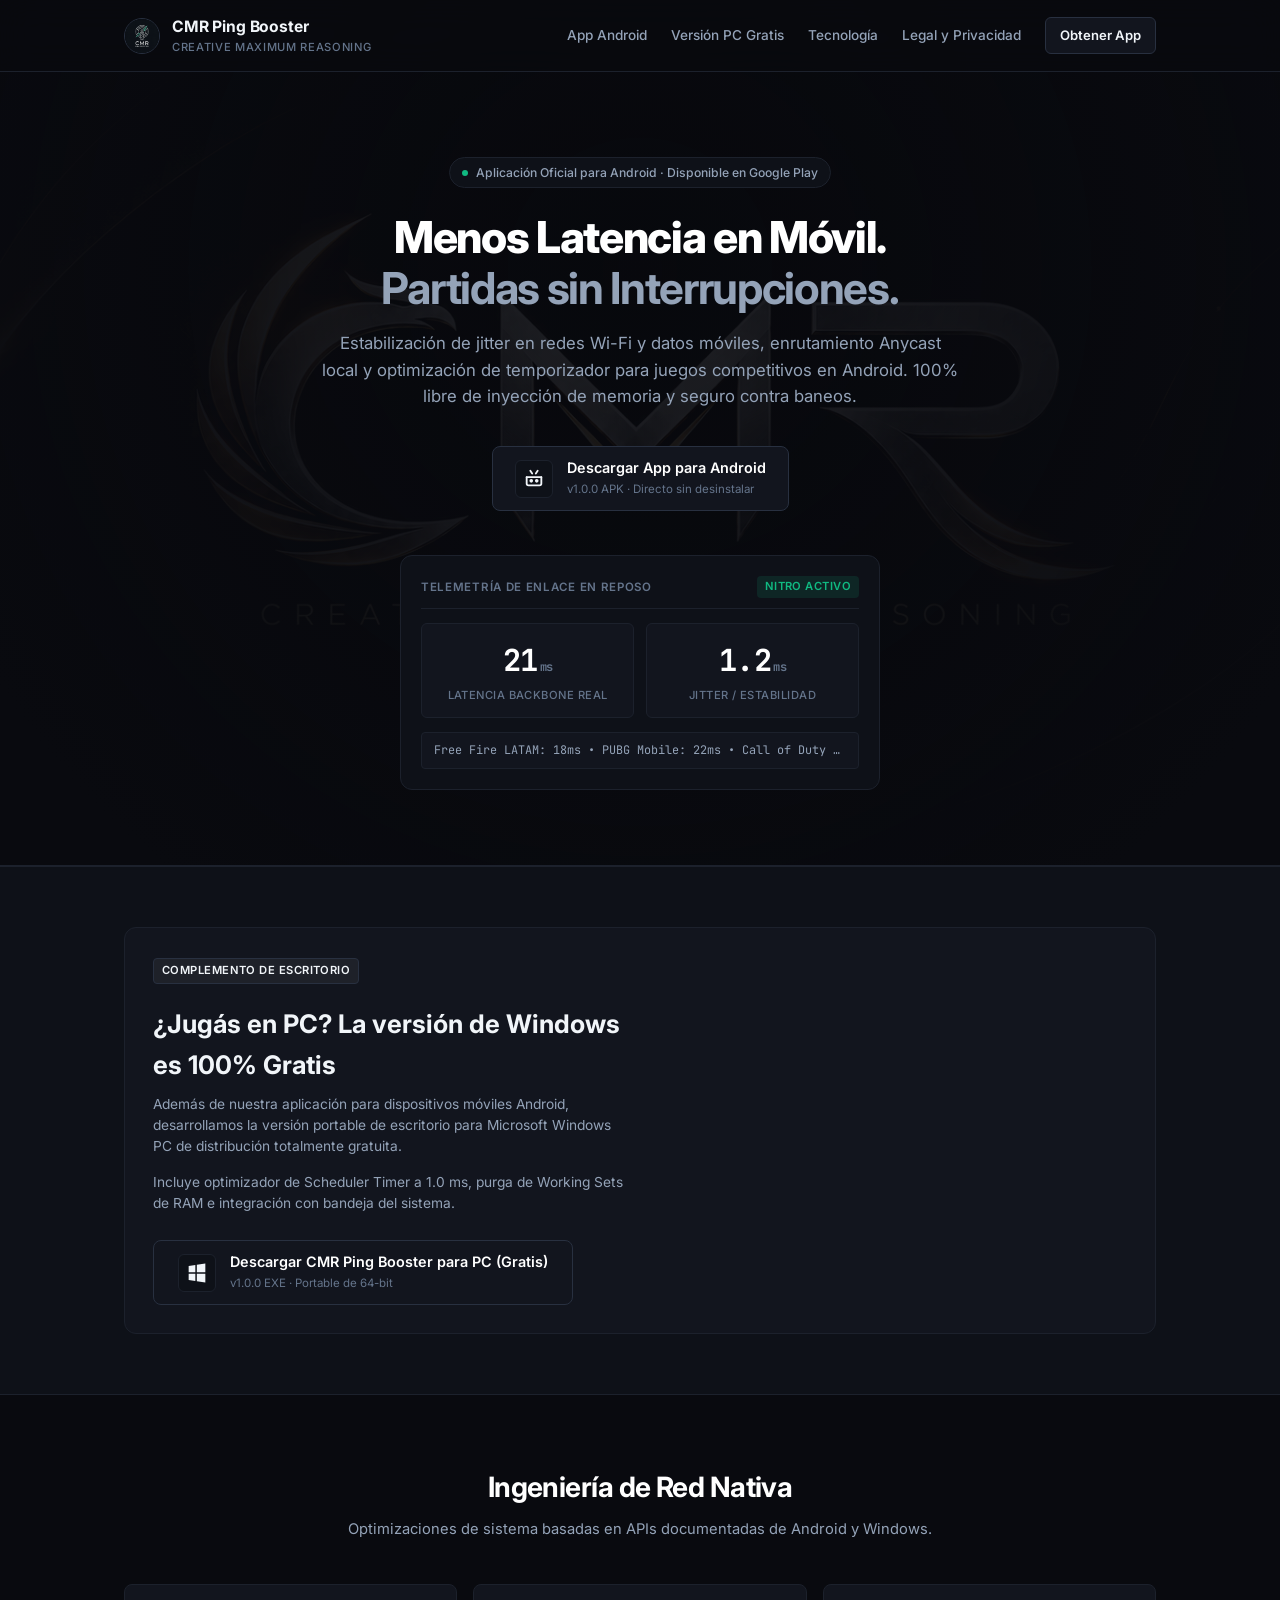
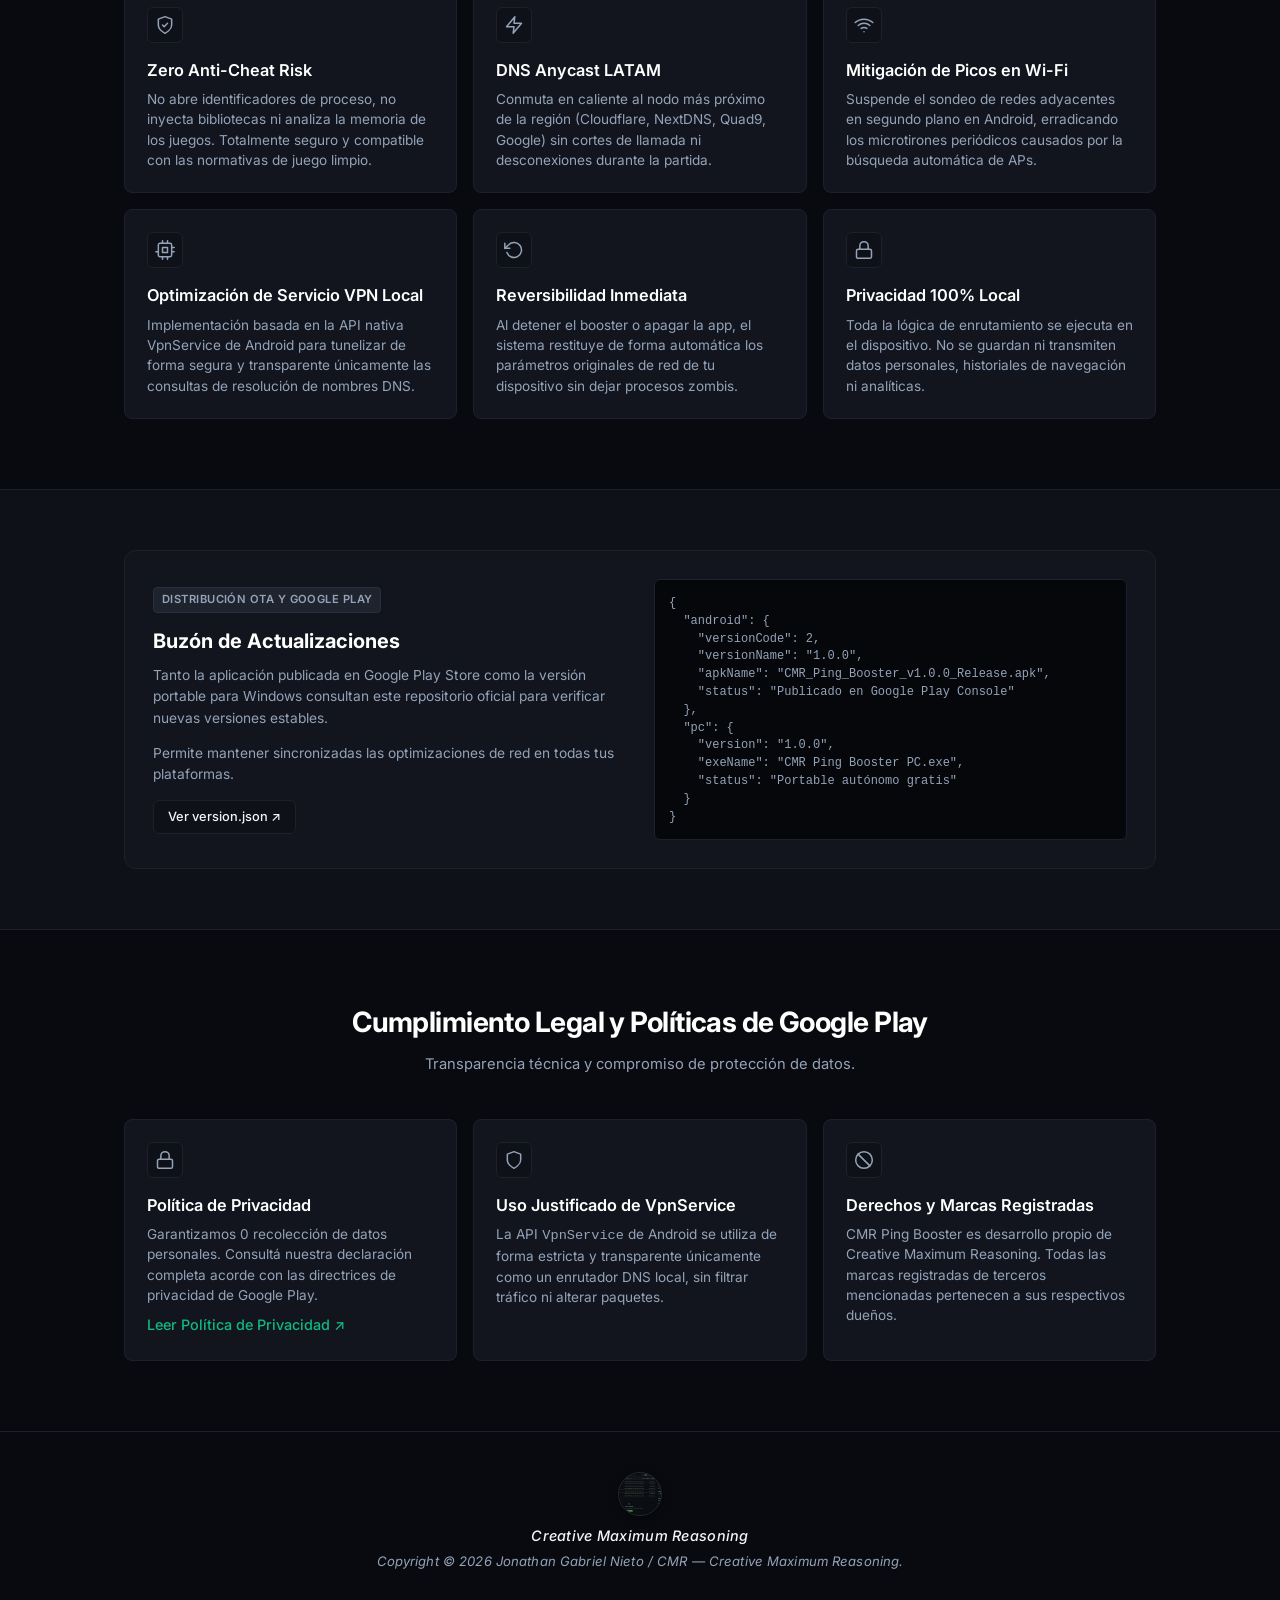
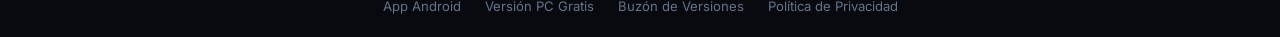
==== index.html @ d378ac92 "Implementar metadatos oficiales de autoria CMR y ajustar tamano de logo footer" ====
<!DOCTYPE html>
<html lang="es">
<head>
  <meta charset="UTF-8">
  <meta name="viewport" content="width=device-width, initial-scale=1.0">
  <title>CMR Ping Booster · App Oficial de Optimización de Red y Latencia Gaming (Android)</title>
  
  <meta name="description" content="Sitio web oficial de CMR Ping Booster para Android. Optimización de latencia, enrutamiento Anycast DNS y mitigación de jitter para juegos móviles. Cumplimiento estricto con las políticas de Google Play Store.">
  <meta name="author" content="Jonathan Gabriel Nieto / CMR — Creative Maximum Reasoning">
  <meta name="creator" content="Jonathan Gabriel Nieto">
  <meta name="publisher" content="Creative Maximum Reasoning (CMR)">
  <meta name="copyright" content="Copyright © 2026 Jonathan Gabriel Nieto / CMR — Creative Maximum Reasoning. Todos los derechos reservados.">
  <meta name="application-name" content="CMR Ping Booster">
  <meta name="theme-color" content="#090a0f">
  
  <meta property="og:title" content="CMR Ping Booster · App Oficial Android">
  <meta property="og:description" content="Optimización de red y sistema en Android con estética negro mate minimalista y DNS Anycast LATAM. Cero riesgo de anti-cheat.">
  <meta property="og:type" content="website">
  <meta property="og:site_name" content="Creative Maximum Reasoning (CMR)">
  <meta property="og:image" content="./assets/cmr_brand.png">
  <meta property="article:author" content="Jonathan Gabriel Nieto">
  
  <link rel="icon" type="image/x-icon" href="./assets/favicon.ico">
  <link rel="apple-touch-icon" href="./assets/logo.png">
  
  <link rel="preconnect" href="https://fonts.googleapis.com">
  <link rel="preconnect" href="https://fonts.gstatic.com" crossorigin>
  <link href="https://fonts.googleapis.com/css2?family=Inter:wght@400;500;600;700&family=JetBrains+Mono:wght@500;600;700&display=swap" rel="stylesheet">
  
  <link rel="stylesheet" href="./styles.css">

  <script type="application/ld+json">
  {
    "@context": "https://schema.org",
    "@type": "SoftwareApplication",
    "name": "CMR Ping Booster",
    "operatingSystem": "Android, Windows 10, Windows 11",
    "applicationCategory": "UtilitiesApplication",
    "offers": {
      "@type": "Offer",
      "price": "0.00",
      "priceCurrency": "USD"
    },
    "author": {
      "@type": "Person",
      "name": "Jonathan Gabriel Nieto"
    },
    "publisher": {
      "@type": "Organization",
      "name": "Creative Maximum Reasoning (CMR)",
      "logo": "https://chinomr262.github.io/CMR-Ping-Booster/assets/cmr_brand.png"
    },
    "copyrightHolder": {
      "@type": "Person",
      "name": "Jonathan Gabriel Nieto"
    },
    "copyrightYear": 2026,
    "description": "Suite de optimización de red, mitigación de jitter y enrutamiento Anycast DNS para Android y PC desarrollada por Creative Maximum Reasoning."
  }
  </script>
</head>
<body>

  <header class="navbar">
    <div class="container nav-container">
      <a href="#" class="brand">
        <img src="./assets/logo.png" alt="Logo Oficial CMR" class="brand-logo">
        <div class="brand-text">
          <h1>CMR Ping Booster</h1>
          <span>Creative Maximum Reasoning</span>
        </div>
      </a>
      <nav class="nav-links">
        <a href="#app-android" class="nav-link">App Android</a>
        <a href="#pc-version" class="nav-link">Versión PC Gratis</a>
        <a href="#caracteristicas" class="nav-link">Tecnología</a>
        <a href="#seguridad" class="nav-link">Legal y Privacidad</a>
        <a href="#app-android" class="btn-nav">Obtener App</a>
      </nav>
    </div>
  </header>

  <main>
    <section class="hero" id="app-android">
      <div class="container">
        <div class="badge-live">
          <span class="status-indicator"></span>
          <span>Aplicación Oficial para Android · Disponible en Google Play</span>
        </div>
        
        <h2 class="hero-title">Menos Latencia en Móvil.<br><span class="hero-title-sub">Partidas sin Interrupciones.</span></h2>
        
        <p class="hero-subtitle">
          Estabilización de jitter en redes Wi-Fi y datos móviles, enrutamiento Anycast local y optimización de temporizador para juegos competitivos en Android. 100% libre de inyección de memoria y seguro contra baneos.
        </p>

        <div class="cta-group" id="descargas">
          <a href="./CMR_Ping_Booster_v1.0.0_Release.apk" download class="btn-download" id="btn-dl-android">
            <div class="btn-icon-wrapper">
              <svg width="22" height="22" viewBox="0 0 24 24" fill="none" stroke="currentColor" stroke-width="2" stroke-linecap="round" stroke-linejoin="round">
                <path d="M4 10v7c0 1.1.9 2 2 2h12c1.1 0 2-.9 2-2v-7" />
                <path d="M8 3l2 3" />
                <path d="M16 3l-2 3" />
                <path d="M4 10h16" />
                <circle cx="9" cy="14" r="1" fill="currentColor" />
                <circle cx="15" cy="14" r="1" fill="currentColor" />
              </svg>
            </div>
            <div class="btn-content">
              <span class="btn-title">Descargar App para Android</span>
              <span class="btn-sub" id="android-version-badge">v1.0.0 APK · Directo sin desinstalar</span>
            </div>
          </a>
        </div>

        <div class="hud-card">
          <div class="hud-header">
            <span class="hud-title">Telemetría de Enlace en Reposo</span>
            <span class="hud-status-badge">NITRO ACTIVO</span>
          </div>

          <div class="hud-metrics">
            <div class="metric-box">
              <div class="metric-val"><span id="live-ping-val">21</span><span class="metric-unit">ms</span></div>
              <div class="metric-lbl">Latencia Backbone Real</div>
            </div>
            <div class="metric-box">
              <div class="metric-val"><span id="live-jitter-val">1.2</span><span class="metric-unit">ms</span></div>
              <div class="metric-lbl">Jitter / Estabilidad</div>
            </div>
          </div>

          <div class="radar-live-strip" id="radar-live-text">
            Free Fire LATAM: 18ms   •   PUBG Mobile: 22ms   •   Call of Duty Mobile: 19ms   •   Brawl Stars: 21ms   •   Roblox: 25ms
          </div>
        </div>
      </div>
    </section>

    <section class="updater-section" id="pc-version" style="background: var(--bg-surface); border-top: 1px solid var(--border-subtle); border-bottom: 1px solid var(--border-subtle);">
      <div class="container">
        <div class="updater-box">
          <div class="updater-info">
            <span class="badge-tag" style="background: rgba(255, 255, 255, 0.05); color: var(--text-primary); border: 1px solid var(--border-highlight);">COMPLEMENTO DE ESCRITORIO</span>
            <h3 style="font-size: 1.6rem; color: var(--text-primary); margin-top: 8px;">¿Jugás en PC? La versión de Windows es 100% Gratis</h3>
            <p>
              Además de nuestra aplicación para dispositivos móviles Android, desarrollamos la versión portable de escritorio para Microsoft Windows PC de distribución totalmente gratuita.
            </p>
            <p>
              Incluye optimizador de Scheduler Timer a 1.0 ms, purga de Working Sets de RAM e integración con bandeja del sistema.
            </p>
            <a href="https://github.com/ChinoMR262/CMR-Ping-Booster/releases/latest/download/CMR_Ping_Booster_PC.exe" class="btn-download" style="display: inline-flex; width: auto; padding: 12px 24px; margin-top: 12px;" id="btn-dl-pc">
              <div class="btn-icon-wrapper">
                <svg width="20" height="20" viewBox="0 0 24 24" fill="currentColor">
                  <path d="M2 3.5l8-1.1v8.8H2V3.5zm9.8-1.4L22 0.5v10.7h-10.2V2.1zm-9.8 10.7h8v8.8l-8-1.1v-7.7zm9.8 0H22v10.7l-10.2-1.6V12.8z"/>
                </svg>
              </div>
              <div class="btn-content">
                <span class="btn-title">Descargar CMR Ping Booster para PC (Gratis)</span>
                <span class="btn-sub" id="pc-version-badge">v1.0.0 EXE · Portable de 64-bit para Windows</span>
              </div>
            </a>
          </div>
        </div>
      </div>
    </section>

    <section class="features" id="caracteristicas">
      <div class="container">
        <div class="section-head">
          <h2>Ingeniería de Red Nativa</h2>
          <p>Optimizaciones de sistema basadas en APIs documentadas de Android y Windows.</p>
        </div>

        <div class="features-grid">
          <article class="feature-card">
            <div class="feature-icon-box">
              <svg width="20" height="20" viewBox="0 0 24 24" fill="none" stroke="currentColor" stroke-width="1.8" stroke-linecap="round" stroke-linejoin="round">
                <path d="M12 22s8-4 8-10V5l-8-3-8 3v7c0 6 8 10 8 10z"/>
                <path d="M9 12l2 2 4-4"/>
              </svg>
            </div>
            <h3>Zero Anti-Cheat Risk</h3>
            <p>No abre identificadores de proceso, no inyecta bibliotecas ni analiza la memoria de los juegos. Totalmente seguro y compatible con las normativas de juego limpio.</p>
          </article>

          <article class="feature-card">
            <div class="feature-icon-box">
              <svg width="20" height="20" viewBox="0 0 24 24" fill="none" stroke="currentColor" stroke-width="1.8" stroke-linecap="round" stroke-linejoin="round">
                <polygon points="13 2 3 14 12 14 11 22 21 10 12 10 13 2"/>
              </svg>
            </div>
            <h3>DNS Anycast LATAM</h3>
            <p>Conmuta en caliente al nodo más próximo de la región (Cloudflare, NextDNS, Quad9, Google) sin cortes de llamada ni desconexiones durante la partida.</p>
          </article>

          <article class="feature-card">
            <div class="feature-icon-box">
              <svg width="20" height="20" viewBox="0 0 24 24" fill="none" stroke="currentColor" stroke-width="1.8" stroke-linecap="round" stroke-linejoin="round">
                <path d="M5 12.55a11 11 0 0 1 14.08 0"/>
                <path d="M1.42 9a16 16 0 0 1 21.16 0"/>
                <path d="M8.53 16.11a6 6 0 0 1 6.95 0"/>
                <line x1="12" y1="20" x2="12.01" y2="20"/>
              </svg>
            </div>
            <h3>Mitigación de Picos en Wi-Fi</h3>
            <p>Suspende el sondeo de redes adyacentes en segundo plano en Android, erradicando los microtirones periódicos causados por la búsqueda automática de APs.</p>
          </article>

          <article class="feature-card">
            <div class="feature-icon-box">
              <svg width="20" height="20" viewBox="0 0 24 24" fill="none" stroke="currentColor" stroke-width="1.8" stroke-linecap="round" stroke-linejoin="round">
                <rect x="4" y="4" width="16" height="16" rx="2"/>
                <rect x="9" y="9" width="6" height="6"/>
                <line x1="9" y1="1" x2="9" y2="4"/>
                <line x1="15" y1="1" x2="15" y2="4"/>
                <line x1="9" y1="20" x2="9" y2="23"/>
                <line x1="15" y1="20" x2="15" y2="23"/>
                <line x1="20" y1="9" x2="23" y2="9"/>
                <line x1="20" y1="14" x2="23" y2="14"/>
                <line x1="1" y1="14" x2="4" y2="14"/>
              </svg>
            </div>
            <h3>Optimización de Servicio VPN Local</h3>
            <p>Implementación basada en la API nativa VpnService de Android para tunelizar de forma segura y transparente únicamente las consultas de resolución de nombres DNS.</p>
          </article>

          <article class="feature-card">
            <div class="feature-icon-box">
              <svg width="20" height="20" viewBox="0 0 24 24" fill="none" stroke="currentColor" stroke-width="1.8" stroke-linecap="round" stroke-linejoin="round">
                <polyline points="1 4 1 10 7 10"/>
                <path d="M3.51 15a9 9 0 1 0 2.13-9.36L1 10"/>
              </svg>
            </div>
            <h3>Reversibilidad Inmediata</h3>
            <p>Al detener el booster o apagar la app, el sistema restituye de forma automática los parámetros originales de red de tu dispositivo sin dejar procesos zombis.</p>
          </article>

          <article class="feature-card">
            <div class="feature-icon-box">
              <svg width="20" height="20" viewBox="0 0 24 24" fill="none" stroke="currentColor" stroke-width="1.8" stroke-linecap="round" stroke-linejoin="round">
                <rect x="3" y="11" width="18" height="11" rx="2" ry="2"/>
                <path d="M7 11V7a5 5 0 0 1 10 0v4"/>
              </svg>
            </div>
            <h3>Privacidad 100% Local</h3>
            <p>Toda la lógica de enrutamiento se ejecuta en el dispositivo. No se guardan ni transmiten datos personales, historiales de navegación ni analíticas.</p>
          </article>
        </div>
      </div>
    </section>

    <section class="updater-section" id="actualizaciones">
      <div class="container">
        <div class="updater-box">
          <div class="updater-info">
            <span class="badge-tag">DISTRIBUCIÓN OTA Y GOOGLE PLAY</span>
            <h3>Buzón de Actualizaciones</h3>
            <p>
              Tanto la aplicación publicada en Google Play Store como la versión portable para Windows consultan este repositorio oficial para verificar nuevas versiones estables.
            </p>
            <p>
              Permite mantener sincronizadas las optimizaciones de red en todas tus plataformas.
            </p>
            <a href="./version.json" target="_blank" class="btn-secondary-link">Ver version.json ↗</a>
          </div>

          <div>
            <pre class="json-viewer"><code>{
  "android": {
    "versionCode": 2,
    "versionName": "1.0.0",
    "apkName": "CMR_Ping_Booster_v1.0.0_Release.apk",
    "status": "Publicado en Google Play Console"
  },
  "pc": {
    "version": "1.0.0",
    "exeName": "CMR Ping Booster PC.exe",
    "status": "Portable autónomo gratis"
  }
}</code></pre>
          </div>
        </div>
      </div>
    </section>

    <section class="features" id="seguridad">
      <div class="container">
        <div class="section-head">
          <h2>Cumplimiento Legal y Políticas de Google Play</h2>
          <p>Transparencia técnica y compromiso de protección de datos.</p>
        </div>

        <div class="features-grid">
          <article class="feature-card">
            <div class="feature-icon-box">
              <svg width="20" height="20" viewBox="0 0 24 24" fill="none" stroke="currentColor" stroke-width="1.8" stroke-linecap="round" stroke-linejoin="round">
                <rect x="3" y="11" width="18" height="11" rx="2" ry="2"/>
                <path d="M7 11V7a5 5 0 0 1 10 0v4"/>
              </svg>
            </div>
            <h3>Política de Privacidad</h3>
            <p>Garantizamos 0 recolección de datos personales. Consultá nuestra declaración completa acorde con las directrices de privacidad de Google Play.</p>
            <a href="./privacy.html" style="color: var(--accent-emerald); font-weight: 500; font-size: 0.9rem; text-decoration: none; margin-top: 8px; display: inline-block;">Leer Política de Privacidad ↗</a>
          </article>

          <article class="feature-card">
            <div class="feature-icon-box">
              <svg width="20" height="20" viewBox="0 0 24 24" fill="none" stroke="currentColor" stroke-width="1.8" stroke-linecap="round" stroke-linejoin="round">
                <path d="M12 22s8-4 8-10V5l-8-3-8 3v7c0 6 8 10 8 10z"/>
              </svg>
            </div>
            <h3>Uso Justificado de VpnService</h3>
            <p>La API <code>VpnService</code> de Android se utiliza de forma estricta y transparente únicamente como un enrutador DNS local, sin filtrar tráfico ni alterar paquetes.</p>
          </article>

          <article class="feature-card">
            <div class="feature-icon-box">
              <svg width="20" height="20" viewBox="0 0 24 24" fill="none" stroke="currentColor" stroke-width="1.8" stroke-linecap="round" stroke-linejoin="round">
                <circle cx="12" cy="12" r="10"/>
                <line x1="4.93" y1="4.93" x2="19.07" y2="19.07"/>
              </svg>
            </div>
            <h3>Derechos y Marcas Registradas</h3>
            <p>CMR Ping Booster es desarrollo propio de Creative Maximum Reasoning. Todas las marcas registradas de terceros mencionadas pertenecen a sus respectivos dueños.</p>
          </article>
        </div>
      </div>
    </section>
  </main>

  <footer class="footer">
    <div class="container footer-container">
      <div class="footer-logo-wrapper">
        <img src="./assets/cmr_brand.png" alt="Logo Oficial CMR" class="footer-logo-img">
      </div>
      <p class="footer-brand-title">Creative Maximum Reasoning</p>
      <p class="footer-copyright">Copyright © 2026 Jonathan Gabriel Nieto / CMR — Creative Maximum Reasoning.</p>
      
      <div class="footer-links">
        <a href="#app-android" class="footer-link">App Android</a>
        <a href="#pc-version" class="footer-link">Versión PC Gratis</a>
        <a href="./version.json" class="footer-link">Buzón de Versiones</a>
        <a href="./privacy.html" class="footer-link">Política de Privacidad</a>
      </div>
    </div>
  </footer>

  <script src="./app.js"></script>
</body>
</html>
---- styles.css ----
/* ==========================================================================
   CMR PING BOOSTER - ESTILO NEGRO MATE PROFESIONAL & MINIMALISTA
   (Diseñado para alto contraste, sobriedad y cero artefactos de IA)
   ========================================================================== */

:root {
  /* Paleta Base Negro Mate & Grafito */
  --bg-main: #090a0f;
  --bg-surface: #0e1118;
  --bg-card: #12151e;
  --bg-card-hover: #171b26;
  --bg-card-active: #1c212f;
  
  /* Bordes de precisión milimétrica (1px) */
  --border-subtle: #1c212c;
  --border-highlight: #283040;
  --border-active: #3b465b;
  
  /* Acentos de estado sobrios y toques metálicos CMR */
  --accent-emerald: #10b981;
  --accent-emerald-subtle: rgba(16, 185, 129, 0.12);
  --accent-cmr-gold: #eab308;
  --accent-cmr-amber: #d97706;
  --accent-cmr-subtle: rgba(234, 179, 8, 0.12);
  --accent-slate: #94a3b8;
  
  /* Escala tipográfica */
  --text-primary: #f1f5f9;
  --text-secondary: #94a3b8;
  --text-muted: #64748b;
  
  --font-main: 'Inter', -apple-system, BlinkMacSystemFont, 'Segoe UI', Roboto, sans-serif;
  --font-mono: 'JetBrains Mono', 'Consolas', 'Courier New', monospace;
  
  --radius-xs: 4px;
  --radius-sm: 6px;
  --radius-md: 8px;
  --radius-lg: 12px;
  --radius-full: 9999px;
  
  --transition: 0.2s cubic-bezier(0.4, 0, 0.2, 1);
}

*, *::before, *::after {
  box-sizing: border-box;
  margin: 0;
  padding: 0;
}

html {
  scroll-behavior: smooth;
  color-scheme: dark;
}

body {
  background-color: var(--bg-main);
  color: var(--text-primary);
  font-family: var(--font-main);
  line-height: 1.6;
  -webkit-font-smoothing: antialiased;
  -moz-osx-font-smoothing: grayscale;
  overflow-x: hidden;
  position: relative;
  min-height: 100vh;
}

/* Capa 1: Fondo cinematográfico con el Banner Oficial de CMR fijo */
body::before {
  content: "";
  position: fixed;
  top: 0;
  left: 0;
  width: 100vw;
  height: 100vh;
  background-image: url('./assets/banner_cmr.png');
  background-repeat: no-repeat;
  background-position: center 18%;
  background-size: cover;
  opacity: 0.18;
  filter: brightness(0.8) contrast(1.15);
  pointer-events: none;
  z-index: -2;
}

/* Capa 2: Viñeta radial oscura para contraste 100% mate */
body::after {
  content: "";
  position: fixed;
  top: 0;
  left: 0;
  width: 100vw;
  height: 100vh;
  background: 
    radial-gradient(circle at 50% 30%, rgba(9, 10, 15, 0.4) 0%, #090a0f 85%);
  pointer-events: none;
  z-index: -1;
}

/* ================= CONTENEDOR Y UTILIDADES ================= */
.container {
  width: 100%;
  max-width: 1080px;
  margin: 0 auto;
  padding: 0 24px;
}

/* ================= HEADER / NAVBAR ================= */
.navbar {
  position: sticky;
  top: 0;
  z-index: 100;
  background: rgba(9, 10, 15, 0.85);
  backdrop-filter: blur(16px);
  -webkit-backdrop-filter: blur(16px);
  border-bottom: 1px solid var(--border-subtle);
  padding: 14px 0;
}

.nav-container {
  display: flex;
  align-items: center;
  justify-content: space-between;
}

.brand {
  display: flex;
  align-items: center;
  gap: 12px;
  text-decoration: none;
  color: inherit;
}

.brand-logo {
  width: 36px;
  height: 36px;
  border-radius: var(--radius-full);
  border: 1px solid var(--border-highlight);
  display: block;
}

.brand-text h1 {
  font-size: 0.98rem;
  font-weight: 700;
  letter-spacing: -0.01em;
  color: var(--text-primary);
}

.brand-text span {
  font-size: 0.70rem;
  color: var(--text-muted);
  text-transform: uppercase;
  letter-spacing: 0.06em;
  font-weight: 500;
  display: block;
}

.nav-links {
  display: flex;
  align-items: center;
  gap: 24px;
}

.nav-link {
  color: var(--text-secondary);
  text-decoration: none;
  font-size: 0.85rem;
  font-weight: 500;
  transition: color var(--transition);
}

.nav-link:hover {
  color: var(--text-primary);
}

.btn-nav {
  padding: 7px 14px;
  background: var(--bg-card);
  border: 1px solid var(--border-highlight);
  color: var(--text-primary);
  font-size: 0.82rem;
  font-weight: 600;
  border-radius: var(--radius-sm);
  text-decoration: none;
  transition: all var(--transition);
}

.btn-nav:hover {
  background: var(--bg-card-hover);
  border-color: var(--accent-slate);
}

/* ================= HERO SECTION ================= */
.hero {
  padding: 85px 0 75px;
  text-align: center;
  position: relative;
  border-bottom: 1px solid var(--border-subtle);
}

.badge-live {
  display: inline-flex;
  align-items: center;
  gap: 8px;
  background: var(--bg-surface);
  border: 1px solid var(--border-subtle);
  padding: 5px 12px;
  border-radius: var(--radius-full);
  font-size: 0.76rem;
  font-weight: 500;
  color: var(--text-secondary);
  margin-bottom: 24px;
}

.status-indicator {
  width: 6px;
  height: 6px;
  background: var(--accent-emerald);
  border-radius: 50%;
}

.hero-title {
  font-size: 2.75rem;
  font-weight: 800;
  letter-spacing: -0.03em;
  line-height: 1.15;
  margin-bottom: 16px;
  color: #ffffff;
}

.hero-title-sub {
  color: #94a3b8;
  font-weight: 700;
}

.hero-subtitle {
  font-size: 1.05rem;
  color: var(--text-secondary);
  max-width: 640px;
  margin: 0 auto 36px;
  line-height: 1.6;
}

/* ================= BOTONES DE DESCARGA TÉCNICOS ================= */
.cta-group {
  display: flex;
  justify-content: center;
  gap: 16px;
  flex-wrap: wrap;
  margin-bottom: 44px;
}

.btn-download {
  display: inline-flex;
  align-items: center;
  gap: 14px;
  padding: 12px 22px;
  background: var(--bg-card);
  border: 1px solid var(--border-highlight);
  border-radius: var(--radius-md);
  text-decoration: none;
  color: var(--text-primary);
  transition: all var(--transition);
  text-align: left;
  min-width: 250px;
}

.btn-download:hover {
  background: var(--bg-card-hover);
  border-color: var(--border-active);
  transform: translateY(-1px);
}

.btn-icon-wrapper {
  width: 38px;
  height: 38px;
  background: var(--bg-surface);
  border: 1px solid var(--border-subtle);
  border-radius: var(--radius-sm);
  display: flex;
  align-items: center;
  justify-content: center;
  color: var(--text-primary);
  flex-shrink: 0;
}

.btn-content {
  display: flex;
  flex-direction: column;
}

.btn-title {
  font-size: 0.90rem;
  font-weight: 600;
  color: #ffffff;
  line-height: 1.3;
}

.btn-sub {
  font-size: 0.72rem;
  color: var(--text-muted);
  font-weight: 400;
  margin-top: 2px;
}

/* ================= HUD INSTRUMENTACIÓN MATE ================= */
.hud-card {
  max-width: 480px;
  margin: 0 auto;
  background: var(--bg-surface);
  border: 1px solid var(--border-subtle);
  border-radius: var(--radius-lg);
  padding: 20px;
}

.hud-header {
  display: flex;
  justify-content: space-between;
  align-items: center;
  border-bottom: 1px solid var(--border-subtle);
  padding-bottom: 10px;
  margin-bottom: 14px;
}

.hud-title {
  font-size: 0.72rem;
  text-transform: uppercase;
  font-weight: 600;
  letter-spacing: 0.06em;
  color: var(--text-muted);
}

.hud-status-badge {
  font-size: 0.70rem;
  font-weight: 600;
  color: var(--accent-emerald);
  background: var(--accent-emerald-subtle);
  padding: 2px 8px;
  border-radius: var(--radius-xs);
  letter-spacing: 0.04em;
}

.hud-metrics {
  display: grid;
  grid-template-columns: 1fr 1fr;
  gap: 12px;
  margin-bottom: 14px;
}

.metric-box {
  background: var(--bg-card);
  border: 1px solid var(--border-subtle);
  border-radius: var(--radius-sm);
  padding: 12px;
  text-align: center;
}

.metric-val {
  font-family: var(--font-mono);
  font-size: 1.9rem;
  font-weight: 700;
  color: #ffffff;
  letter-spacing: -0.02em;
}

.metric-unit {
  font-size: 0.75rem;
  color: var(--text-muted);
  margin-left: 2px;
}

.metric-lbl {
  font-size: 0.70rem;
  color: var(--text-muted);
  font-weight: 500;
  text-transform: uppercase;
  letter-spacing: 0.04em;
  margin-top: 2px;
}

.radar-live-strip {
  background: var(--bg-card);
  border: 1px solid var(--border-subtle);
  border-radius: var(--radius-xs);
  padding: 8px 12px;
  font-size: 0.74rem;
  color: var(--text-secondary);
  font-family: var(--font-mono);
  text-align: center;
  overflow: hidden;
  white-space: nowrap;
  text-overflow: ellipsis;
}

/* ================= GRID DE CARACTERÍSTICAS MATE ================= */
.features {
  padding: 70px 0;
}

.section-head {
  text-align: center;
  margin-bottom: 42px;
}

.section-head h2 {
  font-size: 1.75rem;
  font-weight: 700;
  letter-spacing: -0.02em;
  margin-bottom: 8px;
  color: #ffffff;
}

.section-head p {
  color: var(--text-secondary);
  font-size: 0.92rem;
}

.features-grid {
  display: grid;
  grid-template-columns: repeat(auto-fit, minmax(310px, 1fr));
  gap: 16px;
}

.feature-card {
  background: var(--bg-card);
  border: 1px solid var(--border-subtle);
  border-radius: var(--radius-md);
  padding: 22px;
  transition: all var(--transition);
}

.feature-card:hover {
  border-color: var(--border-highlight);
  background: var(--bg-card-hover);
}

.feature-icon-box {
  width: 36px;
  height: 36px;
  background: var(--bg-surface);
  border: 1px solid var(--border-subtle);
  border-radius: var(--radius-sm);
  display: flex;
  align-items: center;
  justify-content: center;
  color: var(--text-secondary);
  margin-bottom: 14px;
}

.feature-card h3 {
  font-size: 1.02rem;
  font-weight: 600;
  margin-bottom: 6px;
  color: #ffffff;
}

.feature-card p {
  font-size: 0.85rem;
  color: var(--text-secondary);
  line-height: 1.5;
}

/* ================= SECCIÓN DE ACTUALIZADOR OTA ================= */
.updater-section {
  padding: 60px 0;
  background: var(--bg-surface);
  border-top: 1px solid var(--border-subtle);
  border-bottom: 1px solid var(--border-subtle);
}

.updater-box {
  background: var(--bg-card);
  border: 1px solid var(--border-subtle);
  border-radius: var(--radius-lg);
  padding: 28px;
  display: grid;
  grid-template-columns: 1fr 1fr;
  gap: 28px;
  align-items: center;
}

.updater-info h3 {
  font-size: 1.25rem;
  font-weight: 700;
  margin-bottom: 8px;
  color: #ffffff;
}

.updater-info p {
  font-size: 0.86rem;
  color: var(--text-secondary);
  line-height: 1.55;
  margin-bottom: 14px;
}

.badge-tag {
  display: inline-block;
  background: rgba(148, 163, 184, 0.1);
  color: var(--text-secondary);
  border: 1px solid var(--border-highlight);
  padding: 3px 8px;
  border-radius: var(--radius-xs);
  font-size: 0.70rem;
  font-weight: 600;
  margin-bottom: 12px;
  letter-spacing: 0.04em;
}

.btn-secondary-link {
  display: inline-block;
  padding: 6px 14px;
  background: var(--bg-surface);
  border: 1px solid var(--border-subtle);
  color: var(--text-primary);
  font-size: 0.80rem;
  font-weight: 500;
  border-radius: var(--radius-sm);
  text-decoration: none;
  transition: all var(--transition);
}

.btn-secondary-link:hover {
  background: var(--bg-card-hover);
  border-color: var(--border-highlight);
}

.json-viewer {
  background: #06070a;
  border: 1px solid var(--border-subtle);
  border-radius: var(--radius-sm);
  padding: 14px;
  font-family: var(--font-mono);
  font-size: 0.75rem;
  color: #94a3b8;
  overflow-x: auto;
  line-height: 1.4;
}

/* ================= FOOTER ================= */
.footer {
  padding: 40px 0 32px;
  border-top: 1px solid var(--border-subtle);
  background: var(--bg-main);
  text-align: center;
  font-size: 0.85rem;
  color: var(--text-muted);
}

.footer-container {
  display: flex;
  flex-direction: column;
  align-items: center;
  justify-content: center;
  max-width: 600px;
  margin: 0 auto;
}

.footer-logo-wrapper {
  margin-bottom: 8px;
  display: flex;
  justify-content: center;
  align-items: center;
}

.footer-logo-img {
  width: 44px;
  height: 44px;
  max-width: 44px;
  max-height: 44px;
  border-radius: 50%;
  object-fit: cover;
  box-shadow: 0 2px 10px rgba(0, 0, 0, 0.4);
  border: 1px solid rgba(255, 255, 255, 0.12);
  transition: transform var(--transition);
}

.footer-logo-img:hover {
  transform: scale(1.05);
}

.footer-brand-title {
  font-style: italic;
  font-size: 0.90rem;
  font-weight: 500;
  color: var(--text-primary);
  letter-spacing: 0.02em;
  margin-bottom: 4px;
}

.footer-copyright {
  font-style: italic;
  font-size: 0.82rem;
  color: var(--text-secondary);
  letter-spacing: 0.01em;
  margin-bottom: 16px;
}

.footer-links {
  display: flex;
  justify-content: center;
  flex-wrap: wrap;
  gap: 24px;
  margin-top: 8px;
}

.footer-link {
  color: var(--text-muted);
  text-decoration: none;
  font-size: 0.82rem;
  transition: color var(--transition);
}

.footer-link:hover {
  color: var(--accent-cmr-gold);
}

/* ================= RESPONSIVE ================= */
@media (max-width: 768px) {
  .hero-title {
    font-size: 2.1rem;
  }
  
  .updater-box {
    grid-template-columns: 1fr;
    gap: 20px;
  }
  
  .cta-group {
    flex-direction: column;
    align-items: stretch;
  }
  
  .btn-download {
    min-width: 100%;
  }

  .nav-links {
    display: none;
  }
}
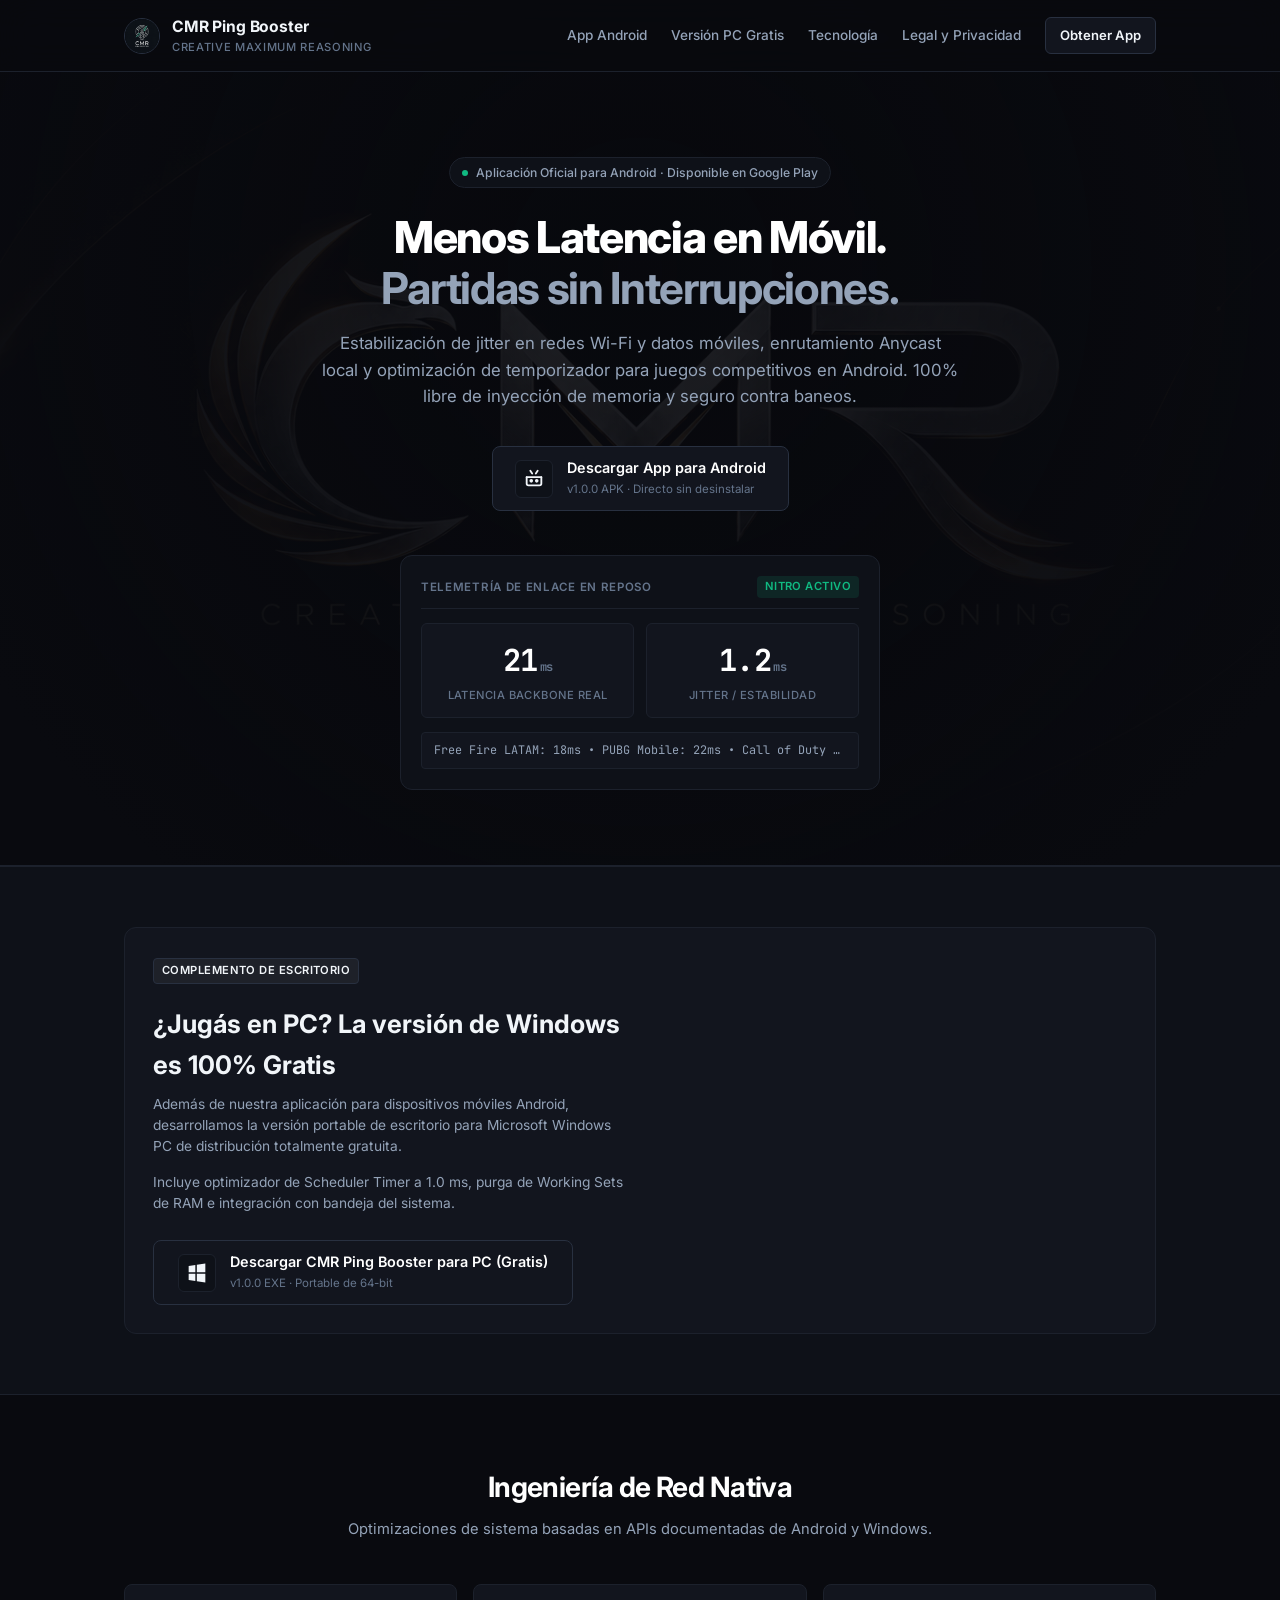
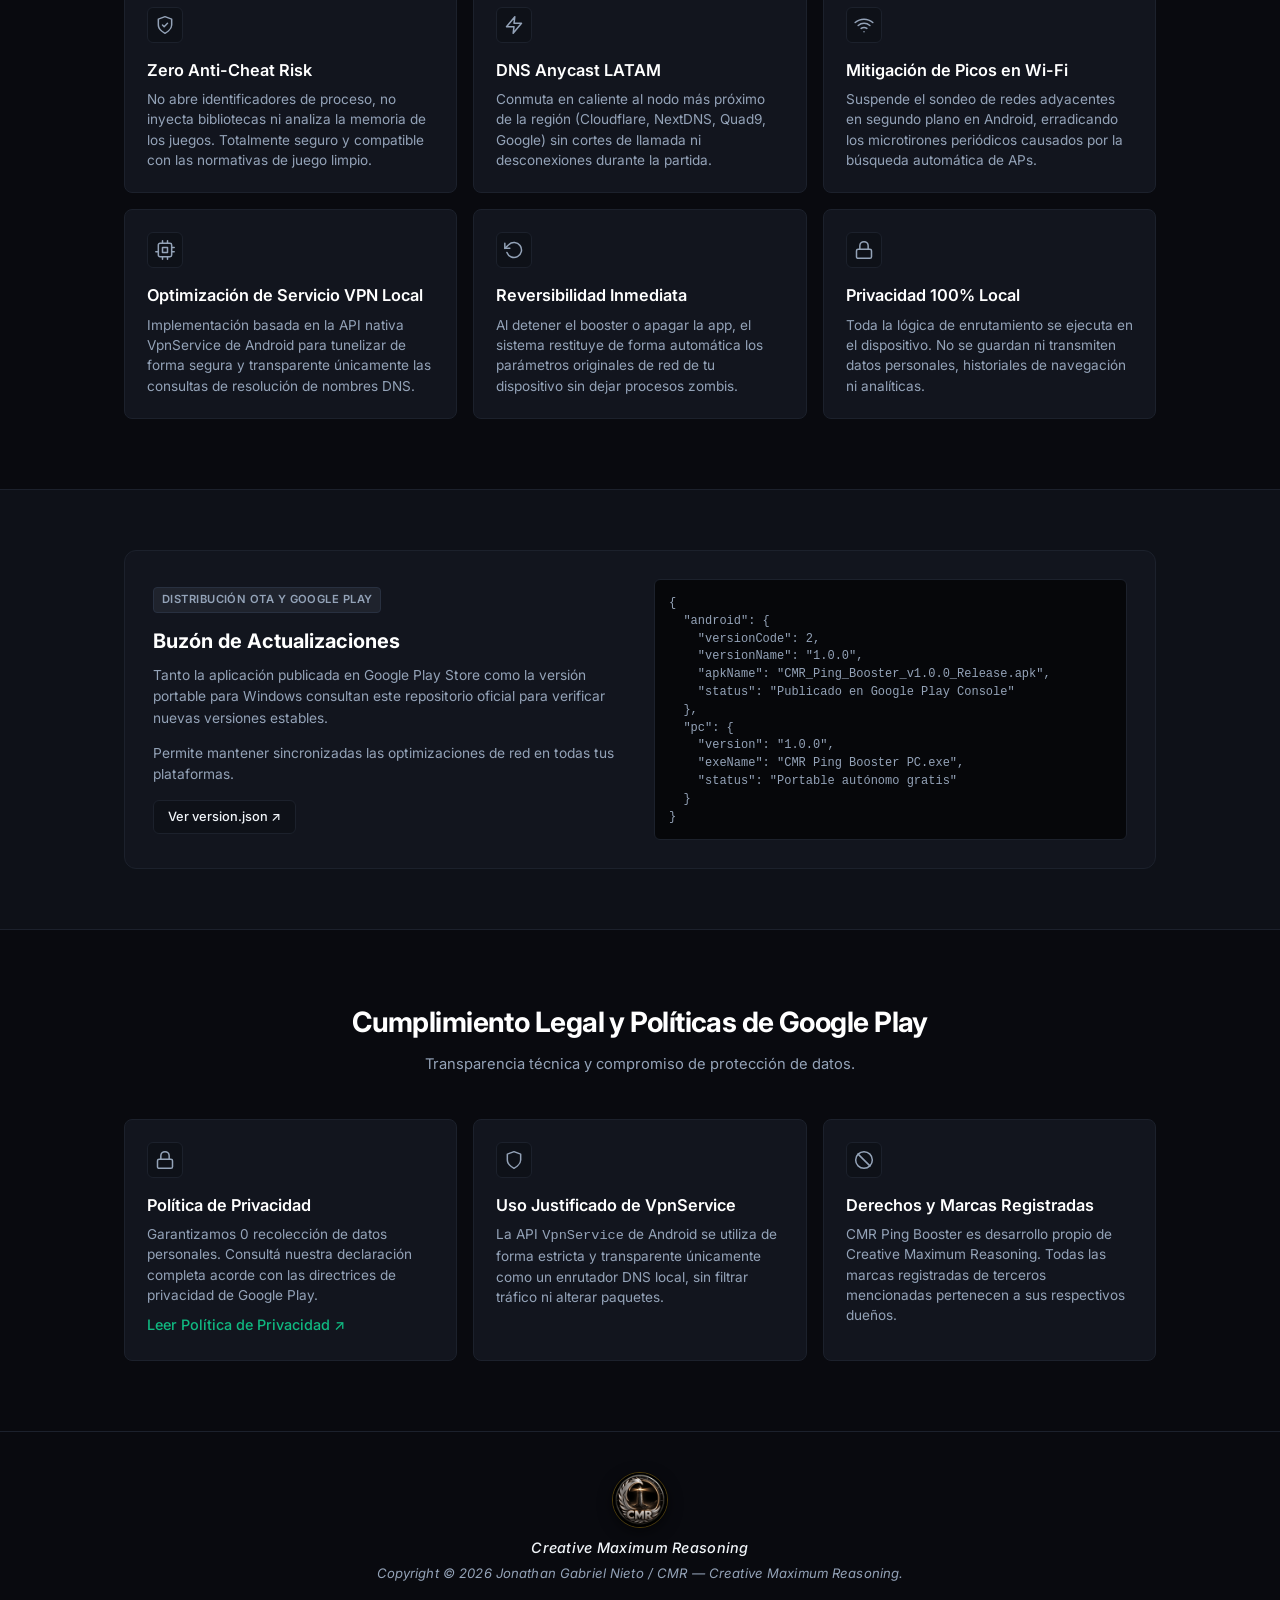
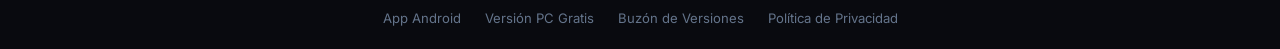
==== commit c8855e5c: "Forzar recarga del logo oficial CMR con cache-buster v2026" ====
--- a/index.html
+++ b/index.html
@@ -332,7 +332,7 @@
   <footer class="footer">
     <div class="container footer-container">
       <div class="footer-logo-wrapper">
-        <img src="./assets/cmr_brand.png" alt="Logo Oficial CMR" class="footer-logo-img">
+        <img src="./assets/cmr_brand.png?v=2026" alt="Logo Oficial CMR" class="footer-logo-img">
       </div>
       <p class="footer-brand-title">Creative Maximum Reasoning</p>
       <p class="footer-copyright">Copyright © 2026 Jonathan Gabriel Nieto / CMR — Creative Maximum Reasoning.</p>
--- a/styles.css
+++ b/styles.css
@@ -562,19 +562,20 @@
 }
 
 .footer-logo-img {
-  width: 44px;
-  height: 44px;
-  max-width: 44px;
-  max-height: 44px;
+  width: 56px;
+  height: 56px;
+  max-width: 56px;
+  max-height: 56px;
   border-radius: 50%;
   object-fit: cover;
-  box-shadow: 0 2px 10px rgba(0, 0, 0, 0.4);
-  border: 1px solid rgba(255, 255, 255, 0.12);
-  transition: transform var(--transition);
+  box-shadow: 0 4px 14px rgba(0, 0, 0, 0.5);
+  border: 1px solid rgba(234, 179, 8, 0.3);
+  transition: transform var(--transition), border-color var(--transition);
 }
 
 .footer-logo-img:hover {
-  transform: scale(1.05);
+  transform: scale(1.06);
+  border-color: rgba(234, 179, 8, 0.6);
 }
 
 .footer-brand-title {
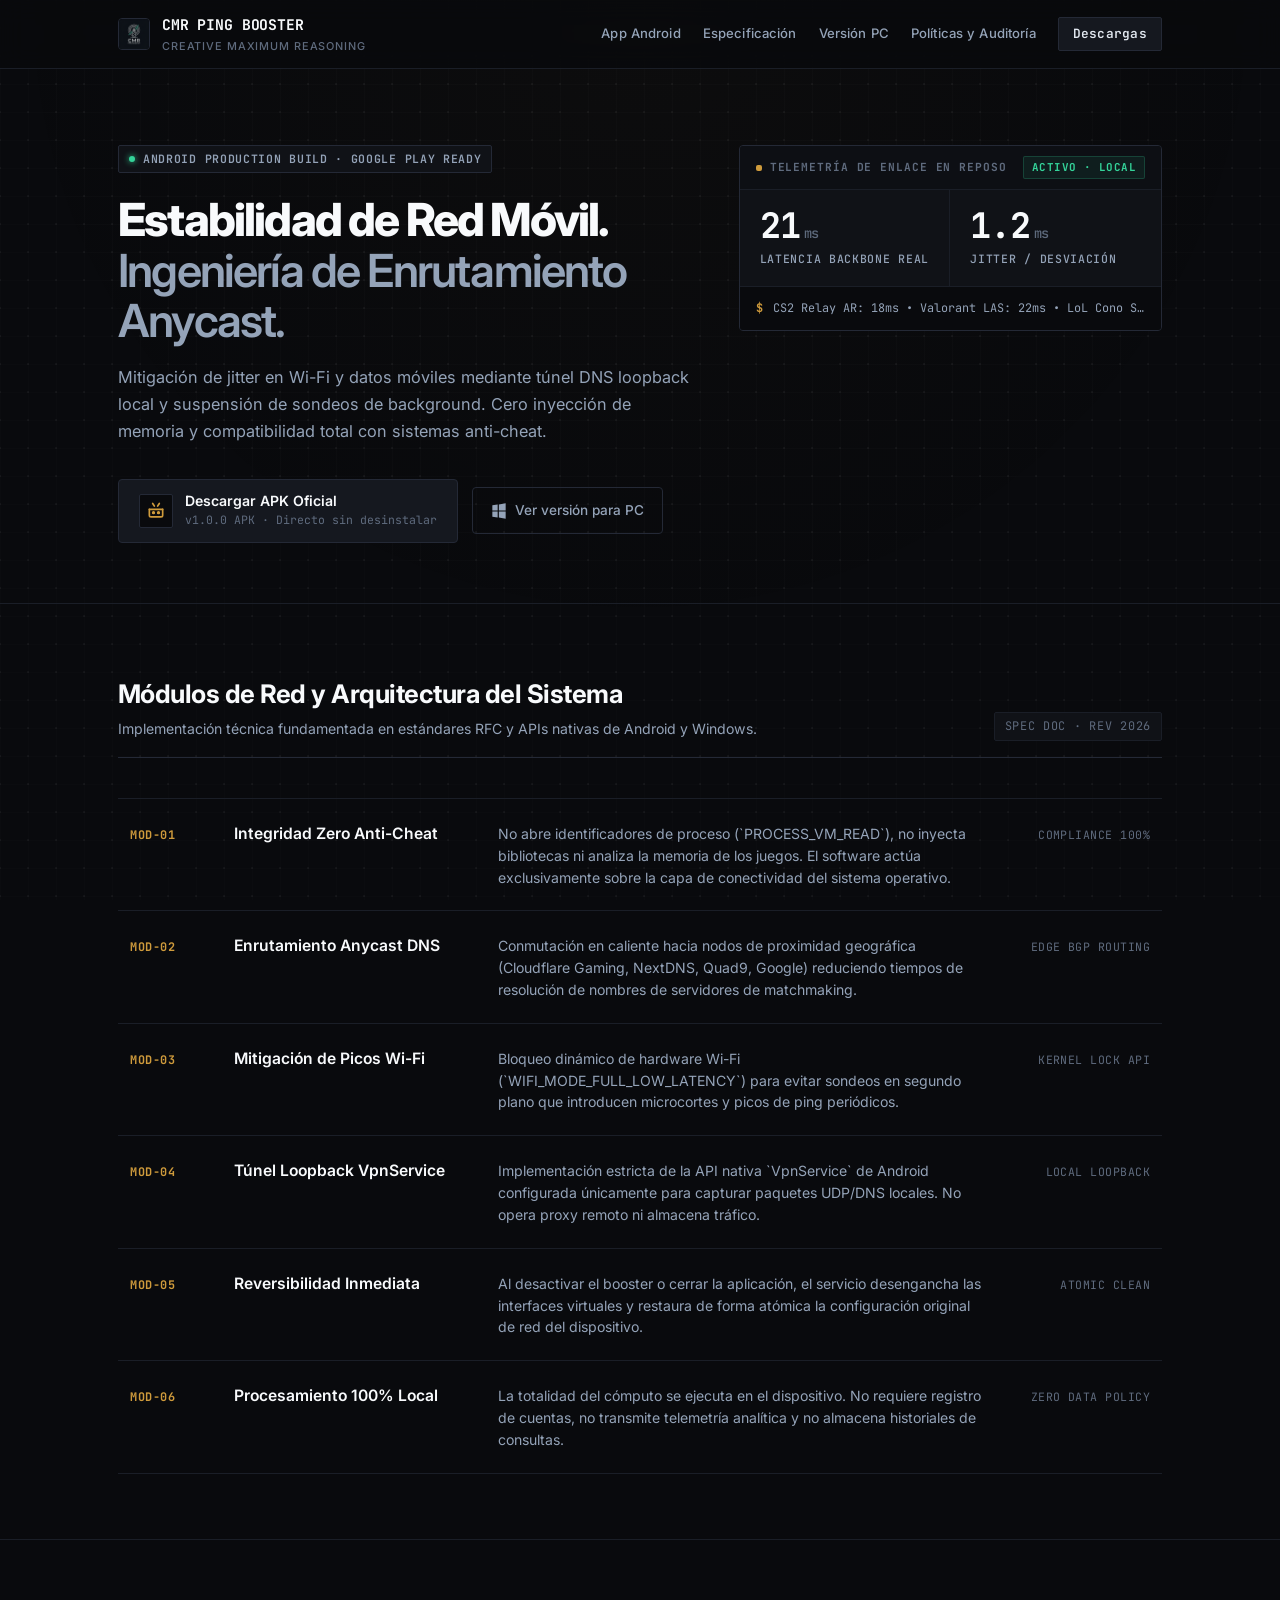
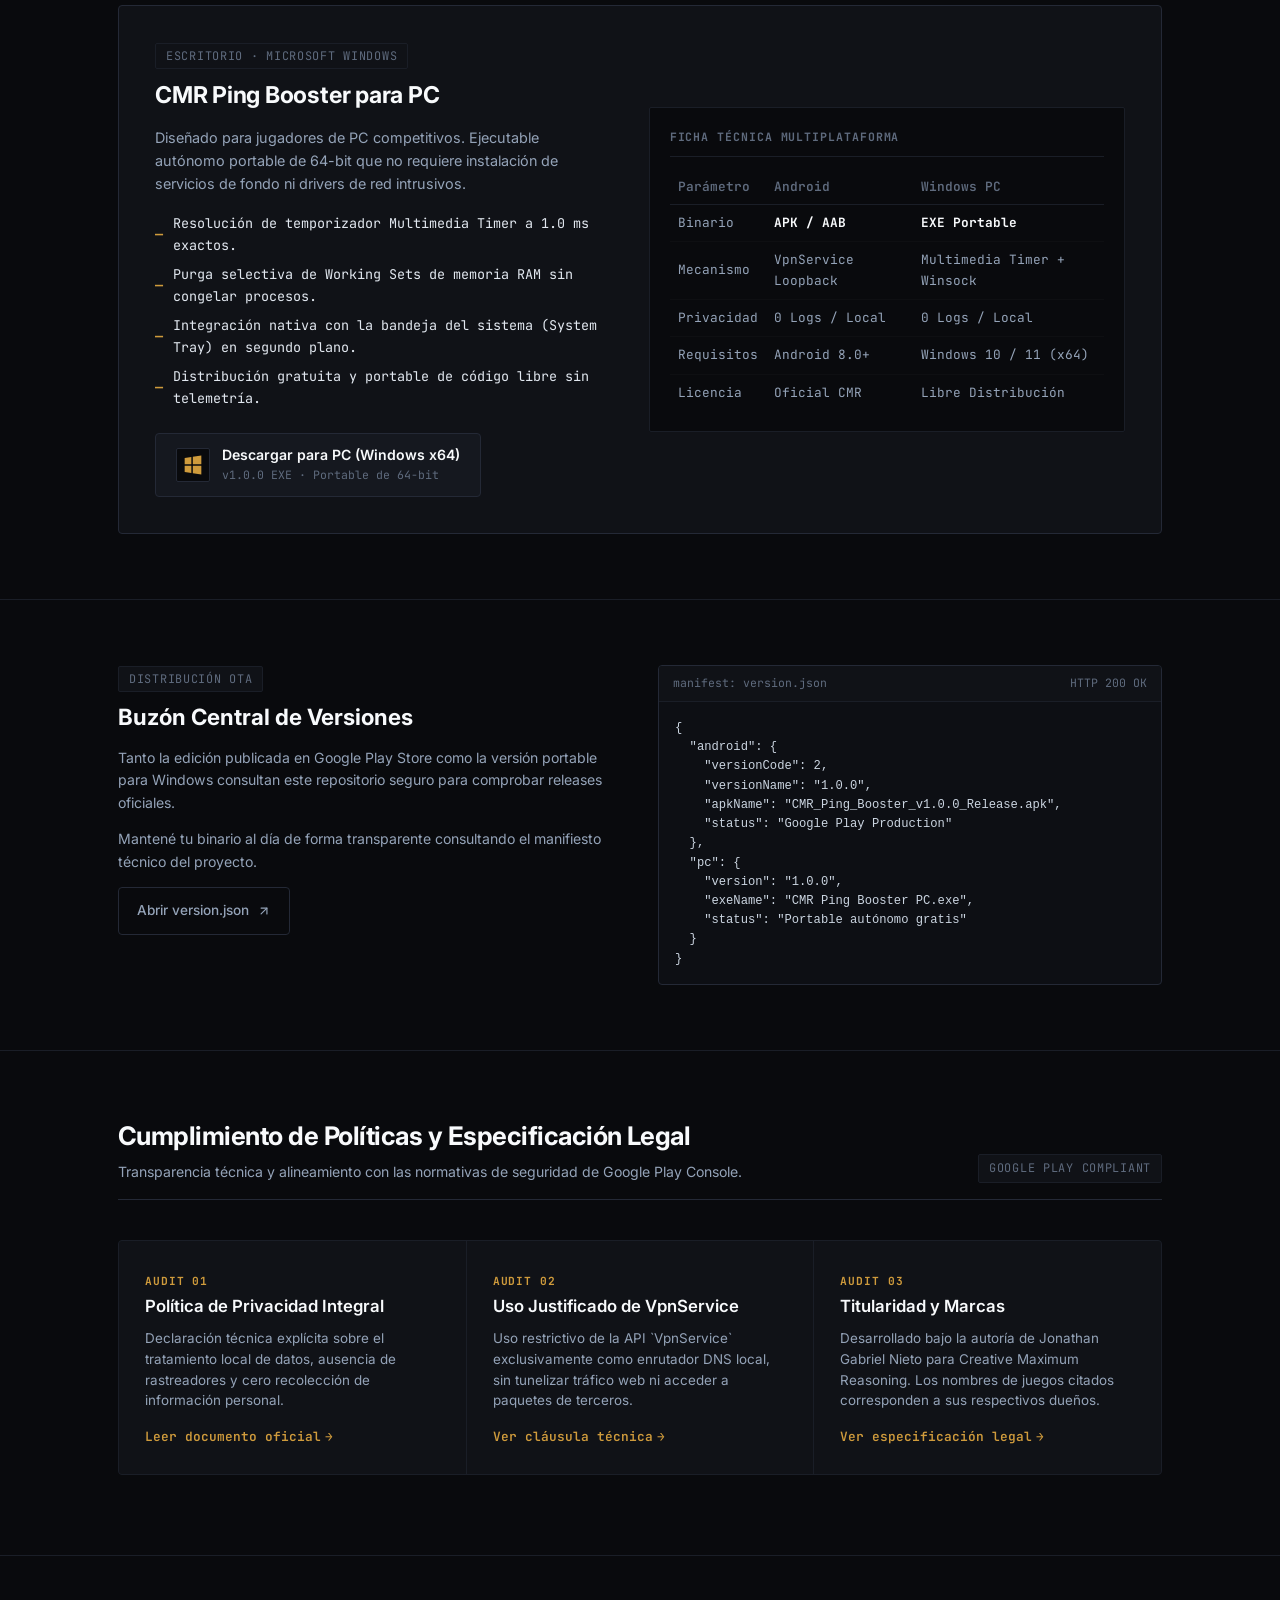
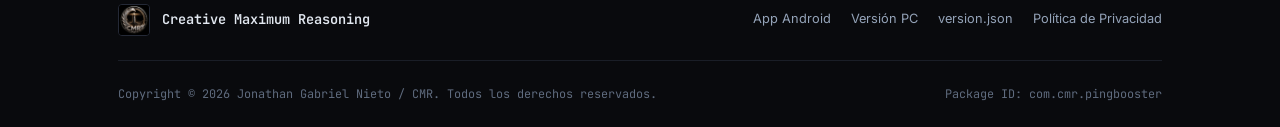
==== commit 7905c594: "refactor: update privacy policy content, styling variables, and section layout" ====
--- a/index.html
+++ b/index.html
@@ -3,18 +3,18 @@
 <head>
   <meta charset="UTF-8">
   <meta name="viewport" content="width=device-width, initial-scale=1.0">
-  <title>CMR Ping Booster · App Oficial de Optimización de Red y Latencia Gaming (Android)</title>
+  <title>CMR Ping Booster · Optimización de Red y Latencia Gaming (Android & PC)</title>
   
-  <meta name="description" content="Sitio web oficial de CMR Ping Booster para Android. Optimización de latencia, enrutamiento Anycast DNS y mitigación de jitter para juegos móviles. Cumplimiento estricto con las políticas de Google Play Store.">
+  <meta name="description" content="Sitio oficial de CMR Ping Booster. Optimización de latencia, enrutamiento Anycast DNS y mitigación de jitter para juegos móviles y PC. Cumplimiento con las políticas de Google Play Store.">
   <meta name="author" content="Jonathan Gabriel Nieto / CMR — Creative Maximum Reasoning">
   <meta name="creator" content="Jonathan Gabriel Nieto">
   <meta name="publisher" content="Creative Maximum Reasoning (CMR)">
   <meta name="copyright" content="Copyright © 2026 Jonathan Gabriel Nieto / CMR — Creative Maximum Reasoning. Todos los derechos reservados.">
   <meta name="application-name" content="CMR Ping Booster">
-  <meta name="theme-color" content="#090a0f">
+  <meta name="theme-color" content="#090a0d">
   
-  <meta property="og:title" content="CMR Ping Booster · App Oficial Android">
-  <meta property="og:description" content="Optimización de red y sistema en Android con estética negro mate minimalista y DNS Anycast LATAM. Cero riesgo de anti-cheat.">
+  <meta property="og:title" content="CMR Ping Booster · Suite Oficial de Red Gaming">
+  <meta property="og:description" content="Optimización de red y sistema en Android y Windows. Estilo técnico mate, enrutamiento Anycast LATAM y cero riesgo de anti-cheat.">
   <meta property="og:type" content="website">
   <meta property="og:site_name" content="Creative Maximum Reasoning (CMR)">
   <meta property="og:image" content="./assets/cmr_brand.png">
@@ -25,7 +25,7 @@
   
   <link rel="preconnect" href="https://fonts.googleapis.com">
   <link rel="preconnect" href="https://fonts.gstatic.com" crossorigin>
-  <link href="https://fonts.googleapis.com/css2?family=Inter:wght@400;500;600;700&family=JetBrains+Mono:wght@500;600;700&display=swap" rel="stylesheet">
+  <link href="https://fonts.googleapis.com/css2?family=Inter:wght@400;500;600;700;800&family=JetBrains+Mono:wght@400;500;600;700&display=swap" rel="stylesheet">
   
   <link rel="stylesheet" href="./styles.css">
 
@@ -72,206 +72,278 @@
       </a>
       <nav class="nav-links">
         <a href="#app-android" class="nav-link">App Android</a>
-        <a href="#pc-version" class="nav-link">Versión PC Gratis</a>
-        <a href="#caracteristicas" class="nav-link">Tecnología</a>
-        <a href="#seguridad" class="nav-link">Legal y Privacidad</a>
-        <a href="#app-android" class="btn-nav">Obtener App</a>
+        <a href="#arquitectura" class="nav-link">Especificación</a>
+        <a href="#pc-version" class="nav-link">Versión PC</a>
+        <a href="#auditoria" class="nav-link">Políticas y Auditoría</a>
+        <a href="#app-android" class="btn-nav">Descargas</a>
       </nav>
     </div>
   </header>
 
   <main>
+    <!-- HERO EDITORIAL CON RACK DE TELEMETRÍA -->
     <section class="hero" id="app-android">
       <div class="container">
-        <div class="badge-live">
-          <span class="status-indicator"></span>
-          <span>Aplicación Oficial para Android · Disponible en Google Play</span>
-        </div>
+        <div class="hero-editorial">
+          
+          <div class="hero-main-column">
+            <div class="badge-live">
+              <span class="status-indicator"></span>
+              <span>Android Production Build · Google Play Ready</span>
+            </div>
+            
+            <h2 class="hero-title">
+              Estabilidad de Red Móvil.<br>
+              <span class="hero-title-sub">Ingeniería de Enrutamiento Anycast.</span>
+            </h2>
+            
+            <p class="hero-subtitle">
+              Mitigación de jitter en Wi-Fi y datos móviles mediante túnel DNS loopback local y suspensión de sondeos de background. Cero inyección de memoria y compatibilidad total con sistemas anti-cheat.
+            </p>
+
+            <div class="cta-group" id="descargas">
+              <a href="./CMR_Ping_Booster_v1.0.0_Release.apk" download class="btn-download" id="btn-dl-android">
+                <div class="btn-icon-wrapper">
+                  <svg width="20" height="20" viewBox="0 0 24 24" fill="none" stroke="currentColor" stroke-width="2" stroke-linecap="round" stroke-linejoin="round">
+                    <path d="M4 10v7c0 1.1.9 2 2 2h12c1.1 0 2-.9 2-2v-7" />
+                    <path d="M8 3l2 3" />
+                    <path d="M16 3l-2 3" />
+                    <path d="M4 10h16" />
+                    <circle cx="9" cy="14" r="1" fill="currentColor" />
+                    <circle cx="15" cy="14" r="1" fill="currentColor" />
+                  </svg>
+                </div>
+                <div class="btn-content">
+                  <span class="btn-title">Descargar APK Oficial</span>
+                  <span class="btn-sub" id="android-version-badge">v1.0.0 APK · Android 8.0 o superior</span>
+                </div>
+              </a>
+
+              <a href="#pc-version" class="btn-secondary-action">
+                <svg width="16" height="16" viewBox="0 0 24 24" fill="currentColor">
+                  <path d="M2 3.5l8-1.1v8.8H2V3.5zm9.8-1.4L22 0.5v10.7h-10.2V2.1zm-9.8 10.7h8v8.8l-8-1.1v-7.7zm9.8 0H22v10.7l-10.2-1.6V12.8z"/>
+                </svg>
+                <span>Ver versión para PC</span>
+              </a>
+            </div>
+          </div>
+
+          <!-- RACK DE INSTRUMENTACIÓN (Anti-Tarjetas) -->
+          <div class="telemetry-rack">
+            <div class="rack-header">
+              <span class="rack-header-label">Telemetría de Enlace en Reposo</span>
+              <span class="rack-state-pill">ACTIVO · LOCAL</span>
+            </div>
+
+            <div class="rack-metrics-grid">
+              <div class="rack-metric-cell">
+                <div class="rack-metric-value">
+                  <span id="live-ping-val">21</span><span class="rack-metric-unit">ms</span>
+                </div>
+                <div class="rack-metric-caption">Latencia Backbone Real</div>
+              </div>
+              
+              <div class="rack-metric-cell">
+                <div class="rack-metric-value">
+                  <span id="live-jitter-val">1.2</span><span class="rack-metric-unit">ms</span>
+                </div>
+                <div class="rack-metric-caption">Jitter / Desviación</div>
+              </div>
+            </div>
+
+            <div class="rack-terminal">
+              <span class="terminal-prompt">$</span>
+              <span class="terminal-stream" id="radar-live-text">CS2 Relay AR: 18ms   •   Valorant LAS: 22ms   •   LoL Cono Sur: 19ms   •   Fortnite BR: 28ms</span>
+            </div>
+          </div>
+
+        </div>
+      </div>
+    </section>
+
+    <!-- ESPECIFICACIÓN DE INGENIERÍA (FORMATO LISTA TÉCNICA / CARDLESS) -->
+    <section class="spec-section" id="arquitectura">
+      <div class="container">
         
-        <h2 class="hero-title">Menos Latencia en Móvil.<br><span class="hero-title-sub">Partidas sin Interrupciones.</span></h2>
+        <div class="section-editorial-head">
+          <div class="head-title-wrap">
+            <h2>Módulos de Red y Arquitectura del Sistema</h2>
+            <p>Implementación técnica fundamentada en estándares RFC y APIs nativas de Android y Windows.</p>
+          </div>
+          <span class="head-meta-code">SPEC DOC · REV 2026</span>
+        </div>
+
+        <div class="spec-rows-list">
+          
+          <div class="spec-row">
+            <span class="spec-code">MOD-01</span>
+            <div class="spec-name">Integridad Zero Anti-Cheat</div>
+            <div class="spec-desc">
+              No abre identificadores de proceso (`PROCESS_VM_READ`), no inyecta bibliotecas ni analiza la memoria de los juegos. El software actúa exclusivamente sobre la capa de conectividad del sistema operativo.
+            </div>
+            <div class="spec-status">Compliance 100%</div>
+          </div>
+
+          <div class="spec-row">
+            <span class="spec-code">MOD-02</span>
+            <div class="spec-name">Enrutamiento Anycast DNS</div>
+            <div class="spec-desc">
+              Conmutación en caliente hacia nodos de proximidad geográfica (Cloudflare Gaming, NextDNS, Quad9, Google) reduciendo tiempos de resolución de nombres de servidores de matchmaking.
+            </div>
+            <div class="spec-status">Edge BGP Routing</div>
+          </div>
+
+          <div class="spec-row">
+            <span class="spec-code">MOD-03</span>
+            <div class="spec-name">Mitigación de Picos Wi-Fi</div>
+            <div class="spec-desc">
+              Bloqueo dinámico de hardware Wi-Fi (`WIFI_MODE_FULL_LOW_LATENCY`) para evitar sondeos en segundo plano que introducen microcortes y picos de ping periódicos.
+            </div>
+            <div class="spec-status">Kernel Lock API</div>
+          </div>
+
+          <div class="spec-row">
+            <span class="spec-code">MOD-04</span>
+            <div class="spec-name">Túnel Loopback VpnService</div>
+            <div class="spec-desc">
+              Implementación estricta de la API nativa `VpnService` de Android configurada únicamente para capturar paquetes UDP/DNS locales. No opera proxy remoto ni almacena tráfico.
+            </div>
+            <div class="spec-status">Local Loopback</div>
+          </div>
+
+          <div class="spec-row">
+            <span class="spec-code">MOD-05</span>
+            <div class="spec-name">Reversibilidad Inmediata</div>
+            <div class="spec-desc">
+              Al desactivar el booster o cerrar la aplicación, el servicio desengancha las interfaces virtuales y restaura de forma atómica la configuración original de red del dispositivo.
+            </div>
+            <div class="spec-status">Atomic Clean</div>
+          </div>
+
+          <div class="spec-row">
+            <span class="spec-code">MOD-06</span>
+            <div class="spec-name">Procesamiento 100% Local</div>
+            <div class="spec-desc">
+              La totalidad del cómputo se ejecuta en el dispositivo. No requiere registro de cuentas, no transmite telemetría analítica y no almacena historiales de consultas.
+            </div>
+            <div class="spec-status">Zero Data Policy</div>
+          </div>
+
+        </div>
+
+      </div>
+    </section>
+
+    <!-- VERSIÓN DE ESCRITORIO PARA PC -->
+    <section class="desktop-suite-section" id="pc-version">
+      <div class="container">
         
-        <p class="hero-subtitle">
-          Estabilización de jitter en redes Wi-Fi y datos móviles, enrutamiento Anycast local y optimización de temporizador para juegos competitivos en Android. 100% libre de inyección de memoria y seguro contra baneos.
-        </p>
-
-        <div class="cta-group" id="descargas">
-          <a href="./CMR_Ping_Booster_v1.0.0_Release.apk" download class="btn-download" id="btn-dl-android">
-            <div class="btn-icon-wrapper">
-              <svg width="22" height="22" viewBox="0 0 24 24" fill="none" stroke="currentColor" stroke-width="2" stroke-linecap="round" stroke-linejoin="round">
-                <path d="M4 10v7c0 1.1.9 2 2 2h12c1.1 0 2-.9 2-2v-7" />
-                <path d="M8 3l2 3" />
-                <path d="M16 3l-2 3" />
-                <path d="M4 10h16" />
-                <circle cx="9" cy="14" r="1" fill="currentColor" />
-                <circle cx="15" cy="14" r="1" fill="currentColor" />
-              </svg>
-            </div>
-            <div class="btn-content">
-              <span class="btn-title">Descargar App para Android</span>
-              <span class="btn-sub" id="android-version-badge">v1.0.0 APK · Directo sin desinstalar</span>
-            </div>
-          </a>
-        </div>
-
-        <div class="hud-card">
-          <div class="hud-header">
-            <span class="hud-title">Telemetría de Enlace en Reposo</span>
-            <span class="hud-status-badge">NITRO ACTIVO</span>
-          </div>
-
-          <div class="hud-metrics">
-            <div class="metric-box">
-              <div class="metric-val"><span id="live-ping-val">21</span><span class="metric-unit">ms</span></div>
-              <div class="metric-lbl">Latencia Backbone Real</div>
-            </div>
-            <div class="metric-box">
-              <div class="metric-val"><span id="live-jitter-val">1.2</span><span class="metric-unit">ms</span></div>
-              <div class="metric-lbl">Jitter / Estabilidad</div>
-            </div>
-          </div>
-
-          <div class="radar-live-strip" id="radar-live-text">
-            Free Fire LATAM: 18ms   •   PUBG Mobile: 22ms   •   Call of Duty Mobile: 19ms   •   Brawl Stars: 21ms   •   Roblox: 25ms
-          </div>
-        </div>
-      </div>
-    </section>
-
-    <section class="updater-section" id="pc-version" style="background: var(--bg-surface); border-top: 1px solid var(--border-subtle); border-bottom: 1px solid var(--border-subtle);">
-      <div class="container">
-        <div class="updater-box">
-          <div class="updater-info">
-            <span class="badge-tag" style="background: rgba(255, 255, 255, 0.05); color: var(--text-primary); border: 1px solid var(--border-highlight);">COMPLEMENTO DE ESCRITORIO</span>
-            <h3 style="font-size: 1.6rem; color: var(--text-primary); margin-top: 8px;">¿Jugás en PC? La versión de Windows es 100% Gratis</h3>
+        <div class="desktop-console-layout">
+          <div class="desktop-info-col">
+            <span class="head-meta-code">ESCRITORIO · MICROSOFT WINDOWS</span>
+            <h3>CMR Ping Booster para PC</h3>
             <p>
-              Además de nuestra aplicación para dispositivos móviles Android, desarrollamos la versión portable de escritorio para Microsoft Windows PC de distribución totalmente gratuita.
+              Diseñado para jugadores de PC competitivos. Ejecutable autónomo portable de 64-bit que no requiere instalación de servicios de fondo ni drivers de red intrusivos.
             </p>
-            <p>
-              Incluye optimizador de Scheduler Timer a 1.0 ms, purga de Working Sets de RAM e integración con bandeja del sistema.
-            </p>
-            <a href="https://github.com/ChinoMR262/CMR-Ping-Booster/releases/latest/download/CMR_Ping_Booster_PC.exe" class="btn-download" style="display: inline-flex; width: auto; padding: 12px 24px; margin-top: 12px;" id="btn-dl-pc">
+            
+            <ul class="desktop-features-check">
+              <li>Resolución de temporizador Multimedia Timer a 1.0 ms exactos.</li>
+              <li>Purga selectiva de Working Sets de memoria RAM sin congelar procesos.</li>
+              <li>Integración nativa con la bandeja del sistema (System Tray) en segundo plano.</li>
+              <li>Distribución gratuita y portable de código libre sin telemetría.</li>
+            </ul>
+
+            <a href="https://github.com/ChinoMR262/CMR-Ping-Booster/releases/latest/download/CMR_Ping_Booster_PC.exe" class="btn-download" id="btn-dl-pc">
               <div class="btn-icon-wrapper">
                 <svg width="20" height="20" viewBox="0 0 24 24" fill="currentColor">
                   <path d="M2 3.5l8-1.1v8.8H2V3.5zm9.8-1.4L22 0.5v10.7h-10.2V2.1zm-9.8 10.7h8v8.8l-8-1.1v-7.7zm9.8 0H22v10.7l-10.2-1.6V12.8z"/>
                 </svg>
               </div>
               <div class="btn-content">
-                <span class="btn-title">Descargar CMR Ping Booster para PC (Gratis)</span>
-                <span class="btn-sub" id="pc-version-badge">v1.0.0 EXE · Portable de 64-bit para Windows</span>
+                <span class="btn-title">Descargar para PC (Windows x64)</span>
+                <span class="btn-sub" id="pc-version-badge">v1.0.0 EXE · Binario Autónomo Portable</span>
               </div>
             </a>
           </div>
-        </div>
+
+          <div class="arch-compare-box">
+            <div class="arch-compare-title">Ficha Técnica Multiplataforma</div>
+            <table class="arch-table">
+              <thead>
+                <tr>
+                  <th>Parámetro</th>
+                  <th>Android</th>
+                  <th>Windows PC</th>
+                </tr>
+              </thead>
+              <tbody>
+                <tr>
+                  <td>Binario</td>
+                  <td><strong>APK / AAB</strong></td>
+                  <td><strong>EXE Portable</strong></td>
+                </tr>
+                <tr>
+                  <td>Mecanismo</td>
+                  <td>VpnService Loopback</td>
+                  <td>Multimedia Timer + Winsock</td>
+                </tr>
+                <tr>
+                  <td>Privacidad</td>
+                  <td>0 Logs / Local</td>
+                  <td>0 Logs / Local</td>
+                </tr>
+                <tr>
+                  <td>Requisitos</td>
+                  <td>Android 8.0+</td>
+                  <td>Windows 10 / 11 (x64)</td>
+                </tr>
+                <tr>
+                  <td>Licencia</td>
+                  <td>Oficial CMR</td>
+                  <td>Libre Distribución</td>
+                </tr>
+              </tbody>
+            </table>
+          </div>
+        </div>
+
       </div>
     </section>
 
-    <section class="features" id="caracteristicas">
-      <div class="container">
-        <div class="section-head">
-          <h2>Ingeniería de Red Nativa</h2>
-          <p>Optimizaciones de sistema basadas en APIs documentadas de Android y Windows.</p>
-        </div>
-
-        <div class="features-grid">
-          <article class="feature-card">
-            <div class="feature-icon-box">
-              <svg width="20" height="20" viewBox="0 0 24 24" fill="none" stroke="currentColor" stroke-width="1.8" stroke-linecap="round" stroke-linejoin="round">
-                <path d="M12 22s8-4 8-10V5l-8-3-8 3v7c0 6 8 10 8 10z"/>
-                <path d="M9 12l2 2 4-4"/>
-              </svg>
-            </div>
-            <h3>Zero Anti-Cheat Risk</h3>
-            <p>No abre identificadores de proceso, no inyecta bibliotecas ni analiza la memoria de los juegos. Totalmente seguro y compatible con las normativas de juego limpio.</p>
-          </article>
-
-          <article class="feature-card">
-            <div class="feature-icon-box">
-              <svg width="20" height="20" viewBox="0 0 24 24" fill="none" stroke="currentColor" stroke-width="1.8" stroke-linecap="round" stroke-linejoin="round">
-                <polygon points="13 2 3 14 12 14 11 22 21 10 12 10 13 2"/>
-              </svg>
-            </div>
-            <h3>DNS Anycast LATAM</h3>
-            <p>Conmuta en caliente al nodo más próximo de la región (Cloudflare, NextDNS, Quad9, Google) sin cortes de llamada ni desconexiones durante la partida.</p>
-          </article>
-
-          <article class="feature-card">
-            <div class="feature-icon-box">
-              <svg width="20" height="20" viewBox="0 0 24 24" fill="none" stroke="currentColor" stroke-width="1.8" stroke-linecap="round" stroke-linejoin="round">
-                <path d="M5 12.55a11 11 0 0 1 14.08 0"/>
-                <path d="M1.42 9a16 16 0 0 1 21.16 0"/>
-                <path d="M8.53 16.11a6 6 0 0 1 6.95 0"/>
-                <line x1="12" y1="20" x2="12.01" y2="20"/>
-              </svg>
-            </div>
-            <h3>Mitigación de Picos en Wi-Fi</h3>
-            <p>Suspende el sondeo de redes adyacentes en segundo plano en Android, erradicando los microtirones periódicos causados por la búsqueda automática de APs.</p>
-          </article>
-
-          <article class="feature-card">
-            <div class="feature-icon-box">
-              <svg width="20" height="20" viewBox="0 0 24 24" fill="none" stroke="currentColor" stroke-width="1.8" stroke-linecap="round" stroke-linejoin="round">
-                <rect x="4" y="4" width="16" height="16" rx="2"/>
-                <rect x="9" y="9" width="6" height="6"/>
-                <line x1="9" y1="1" x2="9" y2="4"/>
-                <line x1="15" y1="1" x2="15" y2="4"/>
-                <line x1="9" y1="20" x2="9" y2="23"/>
-                <line x1="15" y1="20" x2="15" y2="23"/>
-                <line x1="20" y1="9" x2="23" y2="9"/>
-                <line x1="20" y1="14" x2="23" y2="14"/>
-                <line x1="1" y1="14" x2="4" y2="14"/>
-              </svg>
-            </div>
-            <h3>Optimización de Servicio VPN Local</h3>
-            <p>Implementación basada en la API nativa VpnService de Android para tunelizar de forma segura y transparente únicamente las consultas de resolución de nombres DNS.</p>
-          </article>
-
-          <article class="feature-card">
-            <div class="feature-icon-box">
-              <svg width="20" height="20" viewBox="0 0 24 24" fill="none" stroke="currentColor" stroke-width="1.8" stroke-linecap="round" stroke-linejoin="round">
-                <polyline points="1 4 1 10 7 10"/>
-                <path d="M3.51 15a9 9 0 1 0 2.13-9.36L1 10"/>
-              </svg>
-            </div>
-            <h3>Reversibilidad Inmediata</h3>
-            <p>Al detener el booster o apagar la app, el sistema restituye de forma automática los parámetros originales de red de tu dispositivo sin dejar procesos zombis.</p>
-          </article>
-
-          <article class="feature-card">
-            <div class="feature-icon-box">
-              <svg width="20" height="20" viewBox="0 0 24 24" fill="none" stroke="currentColor" stroke-width="1.8" stroke-linecap="round" stroke-linejoin="round">
-                <rect x="3" y="11" width="18" height="11" rx="2" ry="2"/>
-                <path d="M7 11V7a5 5 0 0 1 10 0v4"/>
-              </svg>
-            </div>
-            <h3>Privacidad 100% Local</h3>
-            <p>Toda la lógica de enrutamiento se ejecuta en el dispositivo. No se guardan ni transmiten datos personales, historiales de navegación ni analíticas.</p>
-          </article>
-        </div>
-      </div>
-    </section>
-
+    <!-- ACTUALIZADOR Y VERSION.JSON -->
     <section class="updater-section" id="actualizaciones">
       <div class="container">
-        <div class="updater-box">
-          <div class="updater-info">
-            <span class="badge-tag">DISTRIBUCIÓN OTA Y GOOGLE PLAY</span>
-            <h3>Buzón de Actualizaciones</h3>
+        <div class="updater-layout">
+          
+          <div class="updater-details">
+            <span class="head-meta-code">DISTRIBUCIÓN OTA</span>
+            <h3>Buzón Central de Versiones</h3>
             <p>
-              Tanto la aplicación publicada en Google Play Store como la versión portable para Windows consultan este repositorio oficial para verificar nuevas versiones estables.
+              Tanto la edición publicada en Google Play Store como la versión portable para Windows consultan este repositorio seguro para comprobar releases oficiales.
             </p>
             <p>
-              Permite mantener sincronizadas las optimizaciones de red en todas tus plataformas.
+              Mantené tu binario al día de forma transparente consultando el manifiesto técnico del proyecto.
             </p>
-            <a href="./version.json" target="_blank" class="btn-secondary-link">Ver version.json ↗</a>
-          </div>
-
-          <div>
-            <pre class="json-viewer"><code>{
+            <a href="./version.json" target="_blank" class="btn-secondary-action">
+              <span>Abrir version.json</span>
+              <svg width="14" height="14" viewBox="0 0 24 24" fill="none" stroke="currentColor" stroke-width="2" stroke-linecap="round" stroke-linejoin="round">
+                <line x1="7" y1="17" x2="17" y2="7"></line>
+                <polyline points="7 7 17 7 17 17"></polyline>
+              </svg>
+            </a>
+          </div>
+
+          <div class="json-console">
+            <div class="json-console-header">
+              <span>manifest: version.json</span>
+              <span>HTTP 200 OK</span>
+            </div>
+            <pre><code>{
   "android": {
     "versionCode": 2,
     "versionName": "1.0.0",
     "apkName": "CMR_Ping_Booster_v1.0.0_Release.apk",
-    "status": "Publicado en Google Play Console"
+    "status": "Google Play Production"
   },
   "pc": {
     "version": "1.0.0",
@@ -280,68 +352,92 @@
   }
 }</code></pre>
           </div>
+
         </div>
       </div>
     </section>
 
-    <section class="features" id="seguridad">
+    <!-- AUDITORÍA DE CUMPLIMIENTO GOOGLE PLAY (Anti-Tarjetas / Formato Ficha Técnica) -->
+    <section class="legal-audit-section" id="auditoria">
       <div class="container">
-        <div class="section-head">
-          <h2>Cumplimiento Legal y Políticas de Google Play</h2>
-          <p>Transparencia técnica y compromiso de protección de datos.</p>
-        </div>
-
-        <div class="features-grid">
-          <article class="feature-card">
-            <div class="feature-icon-box">
-              <svg width="20" height="20" viewBox="0 0 24 24" fill="none" stroke="currentColor" stroke-width="1.8" stroke-linecap="round" stroke-linejoin="round">
-                <rect x="3" y="11" width="18" height="11" rx="2" ry="2"/>
-                <path d="M7 11V7a5 5 0 0 1 10 0v4"/>
-              </svg>
-            </div>
-            <h3>Política de Privacidad</h3>
-            <p>Garantizamos 0 recolección de datos personales. Consultá nuestra declaración completa acorde con las directrices de privacidad de Google Play.</p>
-            <a href="./privacy.html" style="color: var(--accent-emerald); font-weight: 500; font-size: 0.9rem; text-decoration: none; margin-top: 8px; display: inline-block;">Leer Política de Privacidad ↗</a>
-          </article>
-
-          <article class="feature-card">
-            <div class="feature-icon-box">
-              <svg width="20" height="20" viewBox="0 0 24 24" fill="none" stroke="currentColor" stroke-width="1.8" stroke-linecap="round" stroke-linejoin="round">
-                <path d="M12 22s8-4 8-10V5l-8-3-8 3v7c0 6 8 10 8 10z"/>
-              </svg>
-            </div>
-            <h3>Uso Justificado de VpnService</h3>
-            <p>La API <code>VpnService</code> de Android se utiliza de forma estricta y transparente únicamente como un enrutador DNS local, sin filtrar tráfico ni alterar paquetes.</p>
-          </article>
-
-          <article class="feature-card">
-            <div class="feature-icon-box">
-              <svg width="20" height="20" viewBox="0 0 24 24" fill="none" stroke="currentColor" stroke-width="1.8" stroke-linecap="round" stroke-linejoin="round">
-                <circle cx="12" cy="12" r="10"/>
-                <line x1="4.93" y1="4.93" x2="19.07" y2="19.07"/>
-              </svg>
-            </div>
-            <h3>Derechos y Marcas Registradas</h3>
-            <p>CMR Ping Booster es desarrollo propio de Creative Maximum Reasoning. Todas las marcas registradas de terceros mencionadas pertenecen a sus respectivos dueños.</p>
-          </article>
-        </div>
+        
+        <div class="section-editorial-head">
+          <div class="head-title-wrap">
+            <h2>Cumplimiento de Políticas y Especificación Legal</h2>
+            <p>Transparencia técnica y alineamiento con las normativas de seguridad de Google Play Console.</p>
+          </div>
+          <span class="head-meta-code">GOOGLE PLAY COMPLIANT</span>
+        </div>
+
+        <div class="audit-grid">
+          
+          <div class="audit-cell">
+            <div>
+              <span class="audit-cell-tag">AUDIT 01</span>
+              <h3>Política de Privacidad Integral</h3>
+              <p>
+                Declaración técnica explícita sobre el tratamiento local de datos, ausencia de rastreadores y cero recolección de información personal.
+              </p>
+            </div>
+            <a href="./privacy.html" class="audit-cell-link">
+              <span>Leer documento oficial</span>
+              <span>→</span>
+            </a>
+          </div>
+
+          <div class="audit-cell">
+            <div>
+              <span class="audit-cell-tag">AUDIT 02</span>
+              <h3>Uso Justificado de VpnService</h3>
+              <p>
+                Uso restrictivo de la API `VpnService` exclusivamente como enrutador DNS local, sin tunelizar tráfico web ni acceder a paquetes de terceros.
+              </p>
+            </div>
+            <a href="./privacy.html#vpnservice" class="audit-cell-link">
+              <span>Ver cláusula técnica</span>
+              <span>→</span>
+            </a>
+          </div>
+
+          <div class="audit-cell">
+            <div>
+              <span class="audit-cell-tag">AUDIT 03</span>
+              <h3>Titularidad y Marcas</h3>
+              <p>
+                Desarrollado bajo la autoría de Jonathan Gabriel Nieto para Creative Maximum Reasoning. Los nombres de juegos citados corresponden a sus respectivos dueños.
+              </p>
+            </div>
+            <a href="./privacy.html#titularidad" class="audit-cell-link">
+              <span>Ver especificación legal</span>
+              <span>→</span>
+            </a>
+          </div>
+
+        </div>
+
       </div>
     </section>
   </main>
 
   <footer class="footer">
-    <div class="container footer-container">
-      <div class="footer-logo-wrapper">
-        <img src="./assets/cmr_brand.png?v=2026" alt="Logo Oficial CMR" class="footer-logo-img">
-      </div>
-      <p class="footer-brand-title">Creative Maximum Reasoning</p>
-      <p class="footer-copyright">Copyright © 2026 Jonathan Gabriel Nieto / CMR — Creative Maximum Reasoning.</p>
-      
-      <div class="footer-links">
-        <a href="#app-android" class="footer-link">App Android</a>
-        <a href="#pc-version" class="footer-link">Versión PC Gratis</a>
-        <a href="./version.json" class="footer-link">Buzón de Versiones</a>
-        <a href="./privacy.html" class="footer-link">Política de Privacidad</a>
+    <div class="container">
+      <div class="footer-top-row">
+        <div class="footer-identity">
+          <img src="./assets/cmr_brand.png?v=2026" alt="Logo Oficial CMR" class="footer-logo-img">
+          <span class="footer-brand-name">Creative Maximum Reasoning</span>
+        </div>
+        
+        <div class="footer-links-row">
+          <a href="#app-android" class="footer-link">App Android</a>
+          <a href="#pc-version" class="footer-link">Versión PC</a>
+          <a href="./version.json" class="footer-link">version.json</a>
+          <a href="./privacy.html" class="footer-link">Política de Privacidad</a>
+        </div>
+      </div>
+
+      <div class="footer-bottom-row">
+        <span>Copyright © 2026 Jonathan Gabriel Nieto / CMR. Todos los derechos reservados.</span>
+        <span>Package ID: com.cmr.pingbooster</span>
       </div>
     </div>
   </footer>
--- a/styles.css
+++ b/styles.css
@@ -1,44 +1,49 @@
 /* ==========================================================================
-   CMR PING BOOSTER - ESTILO NEGRO MATE PROFESIONAL & MINIMALISTA
-   (Diseñado para alto contraste, sobriedad y cero artefactos de IA)
+   CMR PING BOOSTER — SISTEMA DE DISEÑO MATE INDUSTRIAL & EDITORIAL TÉCNICO
+   Diseñado con criterio de ingeniería real: sin tarjetas de IA repetitivas,
+   sin gradientes neón genéricos, con fondo sólido texturizado y alta legibilidad.
    ========================================================================== */
 
 :root {
-  /* Paleta Base Negro Mate & Grafito */
-  --bg-main: #090a0f;
-  --bg-surface: #0e1118;
-  --bg-card: #12151e;
-  --bg-card-hover: #171b26;
-  --bg-card-active: #1c212f;
-  
-  /* Bordes de precisión milimétrica (1px) */
-  --border-subtle: #1c212c;
-  --border-highlight: #283040;
-  --border-active: #3b465b;
-  
-  /* Acentos de estado sobrios y toques metálicos CMR */
-  --accent-emerald: #10b981;
-  --accent-emerald-subtle: rgba(16, 185, 129, 0.12);
-  --accent-cmr-gold: #eab308;
-  --accent-cmr-amber: #d97706;
-  --accent-cmr-subtle: rgba(234, 179, 8, 0.12);
-  --accent-slate: #94a3b8;
-  
-  /* Escala tipográfica */
-  --text-primary: #f1f5f9;
+  /* Fondo Sólido Grafito & Carbón Mate */
+  --bg-canvas: #090a0d;
+  --bg-panel: #101217;
+  --bg-panel-elevated: #15181f;
+  --bg-panel-subtle: #0d0f14;
+  --bg-input: #08090c;
+
+  /* Bordes de Corte Técnico y Separadores Milimétricos */
+  --border-dim: #1a1e27;
+  --border-subtle: #242936;
+  --border-mid: #323a4b;
+  --border-strong: #454f64;
+
+  /* Acentos Mate Calibrados (Bronce Industrial, Verde Telemetría, Titanio) */
+  --accent-gold: #cf9b3c;
+  --accent-gold-subtle: rgba(207, 155, 60, 0.08);
+  --accent-gold-border: rgba(207, 155, 60, 0.25);
+  --accent-green: #34d399;
+  --accent-green-subtle: rgba(52, 211, 153, 0.08);
+  --accent-cyan: #38bdf8;
+  --accent-cyan-subtle: rgba(56, 189, 248, 0.08);
+
+  /* Tipografía y Escala de Contraste Mate */
+  --text-pure: #f8fafc;
+  --text-primary: #e2e8f0;
   --text-secondary: #94a3b8;
-  --text-muted: #64748b;
-  
+  --text-muted: #5f6b7e;
+  --text-code: #cbd5e1;
+
   --font-main: 'Inter', -apple-system, BlinkMacSystemFont, 'Segoe UI', Roboto, sans-serif;
-  --font-mono: 'JetBrains Mono', 'Consolas', 'Courier New', monospace;
-  
-  --radius-xs: 4px;
-  --radius-sm: 6px;
-  --radius-md: 8px;
-  --radius-lg: 12px;
-  --radius-full: 9999px;
-  
-  --transition: 0.2s cubic-bezier(0.4, 0, 0.2, 1);
+  --font-mono: 'JetBrains Mono', 'Consolas', monospace;
+
+  --radius-xs: 2px;
+  --radius-sm: 4px;
+  --radius-md: 6px;
+  --radius-lg: 8px;
+
+  --ease-fast: 0.15s cubic-bezier(0.2, 0, 0, 1);
+  --ease-smooth: 0.25s cubic-bezier(0.16, 1, 0.3, 1);
 }
 
 *, *::before, *::after {
@@ -53,7 +58,7 @@
 }
 
 body {
-  background-color: var(--bg-main);
+  background-color: var(--bg-canvas);
   color: var(--text-primary);
   font-family: var(--font-main);
   line-height: 1.6;
@@ -64,7 +69,9 @@
   min-height: 100vh;
 }
 
-/* Capa 1: Fondo cinematográfico con el Banner Oficial de CMR fijo */
+/* ================= TEXTURA DE FONDO SÓLIDO TÉCNICO =================
+   Trama de micromalla táctil mate (puntos y retícula de ingeniería de 28px)
+   que aporta profundidad física tangible sin gradientes brillantes de IA. */
 body::before {
   content: "";
   position: fixed;
@@ -72,48 +79,35 @@
   left: 0;
   width: 100vw;
   height: 100vh;
-  background-image: url('./assets/banner_cmr.png');
-  background-repeat: no-repeat;
-  background-position: center 18%;
-  background-size: cover;
-  opacity: 0.18;
-  filter: brightness(0.8) contrast(1.15);
-  pointer-events: none;
-  z-index: -2;
-}
-
-/* Capa 2: Viñeta radial oscura para contraste 100% mate */
-body::after {
-  content: "";
-  position: fixed;
-  top: 0;
-  left: 0;
-  width: 100vw;
-  height: 100vh;
-  background: 
-    radial-gradient(circle at 50% 30%, rgba(9, 10, 15, 0.4) 0%, #090a0f 85%);
+  background-image: 
+    radial-gradient(circle at 50% 0%, rgba(207, 155, 60, 0.025) 0%, transparent 60%),
+    linear-gradient(to right, rgba(255, 255, 255, 0.012) 1px, transparent 1px),
+    linear-gradient(to bottom, rgba(255, 255, 255, 0.012) 1px, transparent 1px),
+    radial-gradient(rgba(255, 255, 255, 0.04) 1px, transparent 1px);
+  background-size: 100% 100%, 28px 28px, 28px 28px, 28px 28px;
+  background-position: center top, 0 0, 0 0, 14px 14px;
   pointer-events: none;
   z-index: -1;
 }
 
-/* ================= CONTENEDOR Y UTILIDADES ================= */
+/* Contenedor central con guías de alineación */
 .container {
   width: 100%;
-  max-width: 1080px;
+  max-width: 1100px;
   margin: 0 auto;
-  padding: 0 24px;
-}
-
-/* ================= HEADER / NAVBAR ================= */
+  padding: 0 28px;
+}
+
+/* ================= HEADER / NAVBAR TÉCNICO ================= */
 .navbar {
   position: sticky;
   top: 0;
   z-index: 100;
-  background: rgba(9, 10, 15, 0.85);
-  backdrop-filter: blur(16px);
-  -webkit-backdrop-filter: blur(16px);
-  border-bottom: 1px solid var(--border-subtle);
-  padding: 14px 0;
+  background: rgba(9, 10, 13, 0.92);
+  backdrop-filter: blur(12px);
+  -webkit-backdrop-filter: blur(12px);
+  border-bottom: 1px solid var(--border-dim);
+  padding: 13px 0;
 }
 
 .nav-container {
@@ -131,155 +125,180 @@
 }
 
 .brand-logo {
-  width: 36px;
-  height: 36px;
-  border-radius: var(--radius-full);
-  border: 1px solid var(--border-highlight);
+  width: 32px;
+  height: 32px;
+  border-radius: var(--radius-sm);
+  border: 1px solid var(--border-subtle);
   display: block;
 }
 
 .brand-text h1 {
-  font-size: 0.98rem;
+  font-size: 0.92rem;
   font-weight: 700;
   letter-spacing: -0.01em;
+  color: var(--text-pure);
+  text-transform: uppercase;
+  font-family: var(--font-mono);
+}
+
+.brand-text span {
+  font-size: 0.68rem;
+  color: var(--text-muted);
+  text-transform: uppercase;
+  letter-spacing: 0.08em;
+  font-weight: 500;
+  display: block;
+  margin-top: 1px;
+}
+
+.nav-links {
+  display: flex;
+  align-items: center;
+  gap: 22px;
+}
+
+.nav-link {
+  color: var(--text-secondary);
+  text-decoration: none;
+  font-size: 0.82rem;
+  font-weight: 500;
+  letter-spacing: 0.01em;
+  transition: color var(--ease-fast);
+}
+
+.nav-link:hover {
+  color: var(--text-pure);
+}
+
+.btn-nav {
+  padding: 6px 14px;
+  background: var(--bg-panel-elevated);
+  border: 1px solid var(--border-subtle);
   color: var(--text-primary);
-}
-
-.brand-text span {
-  font-size: 0.70rem;
-  color: var(--text-muted);
+  font-size: 0.80rem;
+  font-weight: 600;
+  border-radius: var(--radius-xs);
+  text-decoration: none;
+  transition: all var(--ease-fast);
+  font-family: var(--font-mono);
+  letter-spacing: 0.02em;
+}
+
+.btn-nav:hover {
+  background: var(--border-dim);
+  border-color: var(--border-mid);
+  color: var(--text-pure);
+}
+
+/* ================= HERO POSTER & PRESENTACIÓN ================= */
+.hero {
+  padding: 76px 0 60px;
+  position: relative;
+  border-bottom: 1px solid var(--border-dim);
+}
+
+.hero-editorial {
+  display: grid;
+  grid-template-columns: 1.15fr 0.85fr;
+  gap: 48px;
+  align-items: start;
+}
+
+.hero-main-column {
+  display: flex;
+  flex-direction: column;
+}
+
+.badge-live {
+  display: inline-flex;
+  align-items: center;
+  gap: 8px;
+  align-self: flex-start;
+  background: var(--bg-panel);
+  border: 1px solid var(--border-subtle);
+  padding: 4px 10px;
+  border-radius: var(--radius-xs);
+  font-size: 0.72rem;
+  font-weight: 600;
+  color: var(--text-secondary);
   text-transform: uppercase;
   letter-spacing: 0.06em;
-  font-weight: 500;
-  display: block;
-}
-
-.nav-links {
-  display: flex;
-  align-items: center;
-  gap: 24px;
-}
-
-.nav-link {
-  color: var(--text-secondary);
-  text-decoration: none;
-  font-size: 0.85rem;
-  font-weight: 500;
-  transition: color var(--transition);
-}
-
-.nav-link:hover {
-  color: var(--text-primary);
-}
-
-.btn-nav {
-  padding: 7px 14px;
-  background: var(--bg-card);
-  border: 1px solid var(--border-highlight);
-  color: var(--text-primary);
-  font-size: 0.82rem;
-  font-weight: 600;
-  border-radius: var(--radius-sm);
-  text-decoration: none;
-  transition: all var(--transition);
-}
-
-.btn-nav:hover {
-  background: var(--bg-card-hover);
-  border-color: var(--accent-slate);
-}
-
-/* ================= HERO SECTION ================= */
-.hero {
-  padding: 85px 0 75px;
-  text-align: center;
-  position: relative;
-  border-bottom: 1px solid var(--border-subtle);
-}
-
-.badge-live {
-  display: inline-flex;
-  align-items: center;
-  gap: 8px;
-  background: var(--bg-surface);
-  border: 1px solid var(--border-subtle);
-  padding: 5px 12px;
-  border-radius: var(--radius-full);
-  font-size: 0.76rem;
-  font-weight: 500;
-  color: var(--text-secondary);
-  margin-bottom: 24px;
+  font-family: var(--font-mono);
+  margin-bottom: 22px;
 }
 
 .status-indicator {
   width: 6px;
   height: 6px;
-  background: var(--accent-emerald);
+  background: var(--accent-green);
   border-radius: 50%;
+  box-shadow: 0 0 6px var(--accent-green);
 }
 
 .hero-title {
-  font-size: 2.75rem;
+  font-size: 2.85rem;
   font-weight: 800;
-  letter-spacing: -0.03em;
-  line-height: 1.15;
-  margin-bottom: 16px;
-  color: #ffffff;
+  letter-spacing: -0.04em;
+  line-height: 1.1;
+  margin-bottom: 18px;
+  color: var(--text-pure);
 }
 
 .hero-title-sub {
-  color: #94a3b8;
-  font-weight: 700;
+  color: var(--text-secondary);
+  font-weight: 600;
 }
 
 .hero-subtitle {
-  font-size: 1.05rem;
-  color: var(--text-secondary);
-  max-width: 640px;
-  margin: 0 auto 36px;
-  line-height: 1.6;
-}
-
-/* ================= BOTONES DE DESCARGA TÉCNICOS ================= */
+  font-size: 1.02rem;
+  color: var(--text-secondary);
+  line-height: 1.65;
+  margin-bottom: 34px;
+  max-width: 580px;
+}
+
+/* ================= BOTONES MECANIZADOS SÓLIDOS ================= */
 .cta-group {
   display: flex;
-  justify-content: center;
-  gap: 16px;
+  gap: 14px;
   flex-wrap: wrap;
-  margin-bottom: 44px;
+  align-items: center;
 }
 
 .btn-download {
   display: inline-flex;
   align-items: center;
-  gap: 14px;
-  padding: 12px 22px;
-  background: var(--bg-card);
-  border: 1px solid var(--border-highlight);
-  border-radius: var(--radius-md);
+  gap: 12px;
+  padding: 12px 20px;
+  background: var(--bg-panel-elevated);
+  border: 1px solid var(--border-subtle);
+  border-radius: var(--radius-sm);
   text-decoration: none;
-  color: var(--text-primary);
-  transition: all var(--transition);
+  color: var(--text-pure);
+  transition: all var(--ease-fast);
   text-align: left;
-  min-width: 250px;
 }
 
 .btn-download:hover {
-  background: var(--bg-card-hover);
-  border-color: var(--border-active);
+  background: var(--border-subtle);
+  border-color: var(--border-mid);
   transform: translateY(-1px);
 }
 
+.btn-download:active {
+  transform: translateY(0);
+}
+
 .btn-icon-wrapper {
-  width: 38px;
-  height: 38px;
-  background: var(--bg-surface);
-  border: 1px solid var(--border-subtle);
-  border-radius: var(--radius-sm);
+  width: 34px;
+  height: 34px;
+  background: var(--bg-canvas);
+  border: 1px solid var(--border-subtle);
+  border-radius: var(--radius-xs);
   display: flex;
   align-items: center;
   justify-content: center;
-  color: var(--text-primary);
+  color: var(--accent-gold);
   flex-shrink: 0;
 }
 
@@ -289,352 +308,799 @@
 }
 
 .btn-title {
-  font-size: 0.90rem;
+  font-size: 0.88rem;
   font-weight: 600;
-  color: #ffffff;
-  line-height: 1.3;
+  color: var(--text-pure);
+  line-height: 1.25;
 }
 
 .btn-sub {
   font-size: 0.72rem;
   color: var(--text-muted);
-  font-weight: 400;
+  font-family: var(--font-mono);
   margin-top: 2px;
 }
 
-/* ================= HUD INSTRUMENTACIÓN MATE ================= */
-.hud-card {
-  max-width: 480px;
-  margin: 0 auto;
-  background: var(--bg-surface);
-  border: 1px solid var(--border-subtle);
-  border-radius: var(--radius-lg);
-  padding: 20px;
-}
-
-.hud-header {
+/* Botón secundario sobrio */
+.btn-secondary-action {
+  display: inline-flex;
+  align-items: center;
+  gap: 8px;
+  padding: 12px 18px;
+  background: transparent;
+  border: 1px solid var(--border-subtle);
+  border-radius: var(--radius-sm);
+  color: var(--text-secondary);
+  font-size: 0.85rem;
+  font-weight: 500;
+  text-decoration: none;
+  transition: all var(--ease-fast);
+}
+
+.btn-secondary-action:hover {
+  color: var(--text-pure);
+  border-color: var(--border-mid);
+  background: var(--bg-panel);
+}
+
+/* ================= RACK DE INSTRUMENTACIÓN & TELEMETRÍA =================
+   Diseño de ingeniería sobrio (tipo consola de rack de red) */
+.telemetry-rack {
+  background: var(--bg-panel);
+  border: 1px solid var(--border-subtle);
+  border-radius: var(--radius-sm);
+  overflow: hidden;
+}
+
+.rack-header {
   display: flex;
   justify-content: space-between;
   align-items: center;
-  border-bottom: 1px solid var(--border-subtle);
-  padding-bottom: 10px;
-  margin-bottom: 14px;
-}
-
-.hud-title {
-  font-size: 0.72rem;
+  padding: 10px 16px;
+  background: var(--bg-panel-subtle);
+  border-bottom: 1px solid var(--border-dim);
+}
+
+.rack-header-label {
+  font-size: 0.70rem;
+  font-weight: 700;
   text-transform: uppercase;
-  font-weight: 600;
-  letter-spacing: 0.06em;
-  color: var(--text-muted);
-}
-
-.hud-status-badge {
-  font-size: 0.70rem;
-  font-weight: 600;
-  color: var(--accent-emerald);
-  background: var(--accent-emerald-subtle);
+  letter-spacing: 0.08em;
+  color: var(--text-muted);
+  font-family: var(--font-mono);
+  display: flex;
+  align-items: center;
+  gap: 8px;
+}
+
+.rack-header-label::before {
+  content: "";
+  display: inline-block;
+  width: 6px;
+  height: 6px;
+  background: var(--accent-gold);
+  border-radius: var(--radius-xs);
+}
+
+.rack-state-pill {
+  font-size: 0.68rem;
+  font-weight: 700;
+  font-family: var(--font-mono);
+  color: var(--accent-green);
+  background: var(--accent-green-subtle);
   padding: 2px 8px;
+  border: 1px solid rgba(52, 211, 153, 0.2);
   border-radius: var(--radius-xs);
   letter-spacing: 0.04em;
 }
 
-.hud-metrics {
+.rack-metrics-grid {
   display: grid;
   grid-template-columns: 1fr 1fr;
-  gap: 12px;
-  margin-bottom: 14px;
-}
-
-.metric-box {
-  background: var(--bg-card);
-  border: 1px solid var(--border-subtle);
-  border-radius: var(--radius-sm);
-  padding: 12px;
-  text-align: center;
-}
-
-.metric-val {
-  font-family: var(--font-mono);
-  font-size: 1.9rem;
-  font-weight: 700;
-  color: #ffffff;
-  letter-spacing: -0.02em;
-}
-
-.metric-unit {
-  font-size: 0.75rem;
-  color: var(--text-muted);
-  margin-left: 2px;
-}
-
-.metric-lbl {
-  font-size: 0.70rem;
-  color: var(--text-muted);
+  border-bottom: 1px solid var(--border-dim);
+}
+
+.rack-metric-cell {
+  padding: 18px 20px;
+  border-right: 1px solid var(--border-dim);
+}
+
+.rack-metric-cell:last-child {
+  border-right: none;
+}
+
+.rack-metric-value {
+  font-family: var(--font-mono);
+  font-size: 2.2rem;
+  font-weight: 700;
+  line-height: 1;
+  color: var(--text-pure);
+  letter-spacing: -0.03em;
+  display: flex;
+  align-items: baseline;
+  gap: 4px;
+}
+
+.rack-metric-unit {
+  font-size: 0.85rem;
+  font-weight: 500;
+  color: var(--text-muted);
+}
+
+.rack-metric-caption {
+  font-size: 0.72rem;
+  color: var(--text-secondary);
   font-weight: 500;
   text-transform: uppercase;
-  letter-spacing: 0.04em;
-  margin-top: 2px;
-}
-
-.radar-live-strip {
-  background: var(--bg-card);
-  border: 1px solid var(--border-subtle);
-  border-radius: var(--radius-xs);
-  padding: 8px 12px;
+  letter-spacing: 0.06em;
+  margin-top: 6px;
+  font-family: var(--font-mono);
+}
+
+/* Terminal de servidores en vivo */
+.rack-terminal {
+  padding: 12px 16px;
+  background: var(--bg-canvas);
+  font-family: var(--font-mono);
   font-size: 0.74rem;
   color: var(--text-secondary);
-  font-family: var(--font-mono);
-  text-align: center;
+  display: flex;
+  align-items: center;
+  gap: 10px;
+  overflow: hidden;
+}
+
+.terminal-prompt {
+  color: var(--accent-gold);
+  font-weight: 700;
+  flex-shrink: 0;
+}
+
+.terminal-stream {
   overflow: hidden;
   white-space: nowrap;
   text-overflow: ellipsis;
-}
-
-/* ================= GRID DE CARACTERÍSTICAS MATE ================= */
-.features {
-  padding: 70px 0;
-}
-
-.section-head {
-  text-align: center;
-  margin-bottom: 42px;
-}
-
-.section-head h2 {
-  font-size: 1.75rem;
+  color: var(--text-secondary);
+}
+
+/* ================= ESPECIFICACIÓN DE INGENIERÍA (CARDLESS SPEC SHEET) =================
+   En lugar de tarjetas de IA repetidas, usamos una división de especificación técnica
+   limpia con numeración de arquitectura, metadatos y rigor analítico. */
+.spec-section {
+  padding: 70px 0 65px;
+  border-bottom: 1px solid var(--border-dim);
+}
+
+.section-editorial-head {
+  display: flex;
+  justify-content: space-between;
+  align-items: flex-end;
+  margin-bottom: 40px;
+  padding-bottom: 16px;
+  border-bottom: 1px solid var(--border-subtle);
+  flex-wrap: wrap;
+  gap: 16px;
+}
+
+.head-title-wrap h2 {
+  font-size: 1.6rem;
   font-weight: 700;
   letter-spacing: -0.02em;
-  margin-bottom: 8px;
-  color: #ffffff;
-}
-
-.section-head p {
-  color: var(--text-secondary);
-  font-size: 0.92rem;
-}
-
-.features-grid {
+  color: var(--text-pure);
+}
+
+.head-title-wrap p {
+  color: var(--text-secondary);
+  font-size: 0.88rem;
+  margin-top: 4px;
+}
+
+.head-meta-code {
+  font-family: var(--font-mono);
+  font-size: 0.74rem;
+  color: var(--text-muted);
+  text-transform: uppercase;
+  letter-spacing: 0.06em;
+  background: var(--bg-panel);
+  border: 1px solid var(--border-dim);
+  padding: 4px 10px;
+  border-radius: var(--radius-xs);
+}
+
+/* Lista dividida de especificaciones técnicas (Anti-Cards) */
+.spec-rows-list {
+  display: flex;
+  flex-direction: column;
+}
+
+.spec-row {
   display: grid;
-  grid-template-columns: repeat(auto-fit, minmax(310px, 1fr));
-  gap: 16px;
-}
-
-.feature-card {
-  background: var(--bg-card);
-  border: 1px solid var(--border-subtle);
-  border-radius: var(--radius-md);
-  padding: 22px;
-  transition: all var(--transition);
-}
-
-.feature-card:hover {
-  border-color: var(--border-highlight);
-  background: var(--bg-card-hover);
-}
-
-.feature-icon-box {
-  width: 36px;
-  height: 36px;
-  background: var(--bg-surface);
+  grid-template-columns: 80px 240px 1fr 140px;
+  gap: 24px;
+  padding: 22px 12px;
+  border-bottom: 1px solid var(--border-dim);
+  align-items: baseline;
+  transition: background-color var(--ease-fast);
+}
+
+.spec-row:first-child {
+  border-top: 1px solid var(--border-dim);
+}
+
+.spec-row:hover {
+  background: rgba(255, 255, 255, 0.015);
+}
+
+.spec-code {
+  font-family: var(--font-mono);
+  font-size: 0.74rem;
+  font-weight: 700;
+  color: var(--accent-gold);
+  letter-spacing: 0.05em;
+}
+
+.spec-name {
+  font-size: 0.98rem;
+  font-weight: 600;
+  color: var(--text-pure);
+}
+
+.spec-desc {
+  font-size: 0.88rem;
+  color: var(--text-secondary);
+  line-height: 1.55;
+}
+
+.spec-status {
+  font-family: var(--font-mono);
+  font-size: 0.72rem;
+  color: var(--text-muted);
+  text-align: right;
+  text-transform: uppercase;
+  letter-spacing: 0.04em;
+}
+
+/* ================= SECCIÓN PC / COMPLEMENTO DE ESCRITORIO ================= */
+.desktop-suite-section {
+  padding: 65px 0;
+  border-bottom: 1px solid var(--border-dim);
+}
+
+.desktop-console-layout {
+  display: grid;
+  grid-template-columns: 1fr 1.05fr;
+  gap: 40px;
+  align-items: center;
+  background: var(--bg-panel);
   border: 1px solid var(--border-subtle);
   border-radius: var(--radius-sm);
-  display: flex;
-  align-items: center;
-  justify-content: center;
-  color: var(--text-secondary);
+  padding: 36px;
+}
+
+.desktop-info-col h3 {
+  font-size: 1.45rem;
+  font-weight: 700;
+  color: var(--text-pure);
+  margin-top: 10px;
+  margin-bottom: 12px;
+  letter-spacing: -0.01em;
+}
+
+.desktop-info-col p {
+  font-size: 0.90rem;
+  color: var(--text-secondary);
+  line-height: 1.6;
   margin-bottom: 14px;
 }
 
-.feature-card h3 {
-  font-size: 1.02rem;
+.desktop-features-check {
+  list-style: none;
+  display: flex;
+  flex-direction: column;
+  gap: 8px;
+  margin: 18px 0 24px;
+}
+
+.desktop-features-check li {
+  display: flex;
+  align-items: center;
+  gap: 10px;
+  font-size: 0.84rem;
+  color: var(--text-primary);
+  font-family: var(--font-mono);
+}
+
+.desktop-features-check li::before {
+  content: "—";
+  color: var(--accent-gold);
+  font-weight: 700;
+}
+
+/* Bloque comparativo de arquitectura */
+.arch-compare-box {
+  background: var(--bg-canvas);
+  border: 1px solid var(--border-dim);
+  border-radius: var(--radius-xs);
+  padding: 20px;
+}
+
+.arch-compare-title {
+  font-family: var(--font-mono);
+  font-size: 0.72rem;
+  font-weight: 700;
+  text-transform: uppercase;
+  color: var(--text-muted);
+  letter-spacing: 0.08em;
+  padding-bottom: 10px;
+  border-bottom: 1px solid var(--border-dim);
+  margin-bottom: 14px;
+}
+
+.arch-table {
+  width: 100%;
+  border-collapse: collapse;
+  font-size: 0.80rem;
+  font-family: var(--font-mono);
+}
+
+.arch-table th {
+  text-align: left;
+  padding: 6px 8px;
+  color: var(--text-muted);
   font-weight: 600;
-  margin-bottom: 6px;
-  color: #ffffff;
-}
-
-.feature-card p {
-  font-size: 0.85rem;
-  color: var(--text-secondary);
-  line-height: 1.5;
-}
-
-/* ================= SECCIÓN DE ACTUALIZADOR OTA ================= */
+  border-bottom: 1px solid var(--border-dim);
+}
+
+.arch-table td {
+  padding: 8px 8px;
+  color: var(--text-secondary);
+  border-bottom: 1px solid rgba(255, 255, 255, 0.02);
+}
+
+.arch-table tr:last-child td {
+  border-bottom: none;
+}
+
+.arch-table td strong {
+  color: var(--text-pure);
+}
+
+/* ================= SECCIÓN DE ACTUALIZADOR & VERSION.JSON ================= */
 .updater-section {
-  padding: 60px 0;
-  background: var(--bg-surface);
-  border-top: 1px solid var(--border-subtle);
-  border-bottom: 1px solid var(--border-subtle);
-}
-
-.updater-box {
-  background: var(--bg-card);
-  border: 1px solid var(--border-subtle);
-  border-radius: var(--radius-lg);
-  padding: 28px;
+  padding: 65px 0;
+  border-bottom: 1px solid var(--border-dim);
+}
+
+.updater-layout {
   display: grid;
   grid-template-columns: 1fr 1fr;
-  gap: 28px;
-  align-items: center;
-}
-
-.updater-info h3 {
-  font-size: 1.25rem;
-  font-weight: 700;
+  gap: 36px;
+  align-items: start;
+}
+
+.updater-details h3 {
+  font-size: 1.4rem;
+  font-weight: 700;
+  color: var(--text-pure);
+  margin-top: 8px;
+  margin-bottom: 12px;
+}
+
+.updater-details p {
+  font-size: 0.88rem;
+  color: var(--text-secondary);
+  line-height: 1.6;
+  margin-bottom: 14px;
+}
+
+.json-console {
+  background: var(--bg-panel-subtle);
+  border: 1px solid var(--border-subtle);
+  border-radius: var(--radius-sm);
+  overflow: hidden;
+}
+
+.json-console-header {
+  display: flex;
+  justify-content: space-between;
+  align-items: center;
+  padding: 8px 14px;
+  background: var(--bg-panel);
+  border-bottom: 1px solid var(--border-dim);
+  font-family: var(--font-mono);
+  font-size: 0.72rem;
+  color: var(--text-muted);
+}
+
+.json-console pre {
+  padding: 16px;
+  font-family: var(--font-mono);
+  font-size: 0.76rem;
+  color: var(--text-code);
+  line-height: 1.5;
+  overflow-x: auto;
+}
+
+/* ================= CUMPLIMIENTO LEGAL & AUDITORÍA GOOGLE PLAY ================= */
+.legal-audit-section {
+  padding: 65px 0 80px;
+}
+
+.audit-grid {
+  display: grid;
+  grid-template-columns: repeat(3, 1fr);
+  gap: 1px;
+  background: var(--border-dim);
+  border: 1px solid var(--border-dim);
+  border-radius: var(--radius-sm);
+  overflow: hidden;
+}
+
+.audit-cell {
+  background: var(--bg-panel);
+  padding: 26px;
+  display: flex;
+  flex-direction: column;
+  justify-content: space-between;
+}
+
+.audit-cell-tag {
+  font-family: var(--font-mono);
+  font-size: 0.70rem;
+  font-weight: 700;
+  color: var(--accent-gold);
+  text-transform: uppercase;
+  letter-spacing: 0.08em;
   margin-bottom: 8px;
-  color: #ffffff;
-}
-
-.updater-info p {
-  font-size: 0.86rem;
+}
+
+.audit-cell h3 {
+  font-size: 1.05rem;
+  font-weight: 600;
+  color: var(--text-pure);
+  margin-bottom: 8px;
+}
+
+.audit-cell p {
+  font-size: 0.84rem;
   color: var(--text-secondary);
   line-height: 1.55;
-  margin-bottom: 14px;
-}
-
-.badge-tag {
-  display: inline-block;
-  background: rgba(148, 163, 184, 0.1);
-  color: var(--text-secondary);
-  border: 1px solid var(--border-highlight);
-  padding: 3px 8px;
+  margin-bottom: 16px;
+}
+
+.audit-cell-link {
+  font-size: 0.80rem;
+  color: var(--accent-gold);
+  text-decoration: none;
+  font-weight: 600;
+  font-family: var(--font-mono);
+  display: inline-flex;
+  align-items: center;
+  gap: 4px;
+}
+
+.audit-cell-link:hover {
+  text-decoration: underline;
+}
+
+/* ================= FOOTER EDITORIAL SOBRIO ================= */
+.footer {
+  padding: 48px 0 36px;
+  border-top: 1px solid var(--border-dim);
+  background: var(--bg-canvas);
+  font-size: 0.82rem;
+  color: var(--text-muted);
+}
+
+.footer-top-row {
+  display: flex;
+  justify-content: space-between;
+  align-items: center;
+  padding-bottom: 24px;
+  border-bottom: 1px solid var(--border-dim);
+  margin-bottom: 24px;
+  flex-wrap: wrap;
+  gap: 16px;
+}
+
+.footer-identity {
+  display: flex;
+  align-items: center;
+  gap: 12px;
+}
+
+.footer-logo-img {
+  width: 32px;
+  height: 32px;
+  border-radius: var(--radius-sm);
+  border: 1px solid var(--border-subtle);
+  object-fit: cover;
+}
+
+.footer-brand-name {
+  font-weight: 600;
+  color: var(--text-primary);
+  font-family: var(--font-mono);
+  font-size: 0.85rem;
+}
+
+.footer-links-row {
+  display: flex;
+  gap: 20px;
+}
+
+.footer-link {
+  color: var(--text-secondary);
+  text-decoration: none;
+  font-size: 0.80rem;
+  transition: color var(--ease-fast);
+}
+
+.footer-link:hover {
+  color: var(--accent-gold);
+}
+
+.footer-bottom-row {
+  display: flex;
+  justify-content: space-between;
+  align-items: center;
+  color: var(--text-muted);
+  font-size: 0.74rem;
+  font-family: var(--font-mono);
+  flex-wrap: wrap;
+  gap: 12px;
+}
+
+/* ================= DOCUMENTO LEGAL & POLÍTICAS (EDITORIAL PRIVACY) ================= */
+.legal-main {
+  padding: 60px 0 80px;
+}
+
+.legal-document {
+  background: var(--bg-panel);
+  border: 1px solid var(--border-subtle);
+  border-radius: var(--radius-sm);
+  overflow: hidden;
+}
+
+.legal-header {
+  padding: 36px 36px 28px;
+  border-bottom: 1px solid var(--border-dim);
+  background: var(--bg-panel-subtle);
+}
+
+.legal-header h1 {
+  font-size: 1.85rem;
+  font-weight: 700;
+  color: var(--text-pure);
+  letter-spacing: -0.02em;
+  margin: 10px 0 8px;
+}
+
+.legal-meta-strip {
+  display: flex;
+  flex-wrap: wrap;
+  gap: 14px;
+  align-items: center;
+  font-size: 0.76rem;
+  font-family: var(--font-mono);
+  color: var(--text-muted);
+}
+
+.legal-summary-grid {
+  display: grid;
+  grid-template-columns: repeat(4, 1fr);
+  gap: 1px;
+  background: var(--border-dim);
+  border-bottom: 1px solid var(--border-dim);
+}
+
+.legal-summary-item {
+  background: var(--bg-panel);
+  padding: 18px 20px;
+  display: flex;
+  flex-direction: column;
+  gap: 4px;
+}
+
+.legal-summary-val {
+  font-family: var(--font-mono);
+  font-size: 1.05rem;
+  font-weight: 700;
+  color: var(--text-pure);
+}
+
+.legal-summary-lbl {
+  font-size: 0.70rem;
+  color: var(--text-muted);
+  text-transform: uppercase;
+  letter-spacing: 0.05em;
+  font-family: var(--font-mono);
+}
+
+.legal-content {
+  padding: 36px;
+  display: flex;
+  flex-direction: column;
+  gap: 36px;
+  color: var(--text-secondary);
+  font-size: 0.92rem;
+  line-height: 1.7;
+}
+
+.legal-section {
+  padding-left: 20px;
+  border-left: 1px solid var(--border-mid);
+}
+
+.legal-section-title {
+  font-size: 1.05rem;
+  font-weight: 600;
+  color: var(--text-pure);
+  margin-bottom: 10px;
+  display: flex;
+  align-items: center;
+  gap: 10px;
+}
+
+.legal-section-num {
+  font-family: var(--font-mono);
+  font-size: 0.74rem;
+  color: var(--accent-gold);
+  background: var(--accent-gold-subtle);
+  border: 1px solid var(--accent-gold-border);
+  padding: 1px 6px;
   border-radius: var(--radius-xs);
+}
+
+.legal-highlight-box {
+  background: var(--bg-panel-subtle);
+  border: 1px solid var(--border-subtle);
+  border-radius: var(--radius-xs);
+  padding: 18px 20px;
+  margin-top: 12px;
+}
+
+.legal-table {
+  width: 100%;
+  border-collapse: collapse;
+  margin-top: 14px;
+  font-size: 0.82rem;
+}
+
+.legal-table th, .legal-table td {
+  padding: 10px 14px;
+  text-align: left;
+  border-bottom: 1px solid var(--border-dim);
+}
+
+.legal-table th {
+  background: var(--bg-panel-subtle);
+  color: var(--text-muted);
+  font-weight: 600;
+  font-size: 0.74rem;
+  text-transform: uppercase;
+  letter-spacing: 0.05em;
+  font-family: var(--font-mono);
+}
+
+.legal-table td {
+  color: var(--text-secondary);
+}
+
+.legal-table td code {
+  font-family: var(--font-mono);
+  color: var(--text-pure);
+  background: var(--bg-canvas);
+  border: 1px solid var(--border-dim);
+  padding: 2px 6px;
+  border-radius: var(--radius-xs);
+}
+
+.contact-channels {
+  display: grid;
+  grid-template-columns: repeat(auto-fit, minmax(240px, 1fr));
+  gap: 14px;
+  margin-top: 14px;
+}
+
+.contact-card {
+  background: var(--bg-panel-subtle);
+  border: 1px solid var(--border-subtle);
+  border-radius: var(--radius-xs);
+  padding: 14px 18px;
+  display: flex;
+  flex-direction: column;
+  gap: 4px;
+}
+
+.contact-label {
   font-size: 0.70rem;
+  text-transform: uppercase;
+  color: var(--text-muted);
+  letter-spacing: 0.05em;
+  font-family: var(--font-mono);
+}
+
+.contact-email {
+  font-family: var(--font-mono);
+  color: var(--accent-gold);
+  text-decoration: none;
+  font-size: 0.88rem;
   font-weight: 600;
-  margin-bottom: 12px;
-  letter-spacing: 0.04em;
-}
-
-.btn-secondary-link {
-  display: inline-block;
-  padding: 6px 14px;
-  background: var(--bg-surface);
-  border: 1px solid var(--border-subtle);
-  color: var(--text-primary);
-  font-size: 0.80rem;
-  font-weight: 500;
-  border-radius: var(--radius-sm);
-  text-decoration: none;
-  transition: all var(--transition);
-}
-
-.btn-secondary-link:hover {
-  background: var(--bg-card-hover);
-  border-color: var(--border-highlight);
-}
-
-.json-viewer {
-  background: #06070a;
-  border: 1px solid var(--border-subtle);
-  border-radius: var(--radius-sm);
-  padding: 14px;
-  font-family: var(--font-mono);
-  font-size: 0.75rem;
-  color: #94a3b8;
-  overflow-x: auto;
-  line-height: 1.4;
-}
-
-/* ================= FOOTER ================= */
-.footer {
-  padding: 40px 0 32px;
-  border-top: 1px solid var(--border-subtle);
-  background: var(--bg-main);
-  text-align: center;
-  font-size: 0.85rem;
-  color: var(--text-muted);
-}
-
-.footer-container {
-  display: flex;
-  flex-direction: column;
-  align-items: center;
-  justify-content: center;
-  max-width: 600px;
-  margin: 0 auto;
-}
-
-.footer-logo-wrapper {
-  margin-bottom: 8px;
-  display: flex;
-  justify-content: center;
-  align-items: center;
-}
-
-.footer-logo-img {
-  width: 56px;
-  height: 56px;
-  max-width: 56px;
-  max-height: 56px;
-  border-radius: 50%;
-  object-fit: cover;
-  box-shadow: 0 4px 14px rgba(0, 0, 0, 0.5);
-  border: 1px solid rgba(234, 179, 8, 0.3);
-  transition: transform var(--transition), border-color var(--transition);
-}
-
-.footer-logo-img:hover {
-  transform: scale(1.06);
-  border-color: rgba(234, 179, 8, 0.6);
-}
-
-.footer-brand-title {
-  font-style: italic;
-  font-size: 0.90rem;
-  font-weight: 500;
-  color: var(--text-primary);
-  letter-spacing: 0.02em;
-  margin-bottom: 4px;
-}
-
-.footer-copyright {
-  font-style: italic;
-  font-size: 0.82rem;
-  color: var(--text-secondary);
-  letter-spacing: 0.01em;
-  margin-bottom: 16px;
-}
-
-.footer-links {
-  display: flex;
-  justify-content: center;
-  flex-wrap: wrap;
-  gap: 24px;
-  margin-top: 8px;
-}
-
-.footer-link {
-  color: var(--text-muted);
-  text-decoration: none;
-  font-size: 0.82rem;
-  transition: color var(--transition);
-}
-
-.footer-link:hover {
-  color: var(--accent-cmr-gold);
-}
-
-/* ================= RESPONSIVE ================= */
-@media (max-width: 768px) {
+}
+
+/* ================= RESPONSIVE DESIGN ================= */
+@media (max-width: 960px) {
+  .hero-editorial {
+    grid-template-columns: 1fr;
+    gap: 36px;
+  }
+
+  .spec-row {
+    grid-template-columns: 70px 1fr;
+    gap: 12px 18px;
+  }
+
+  .spec-row .spec-name {
+    grid-column: 2;
+  }
+
+  .spec-row .spec-desc {
+    grid-column: 1 / -1;
+  }
+
+  .spec-row .spec-status {
+    grid-column: 1 / -1;
+    text-align: left;
+    margin-top: 4px;
+  }
+
+  .desktop-console-layout {
+    grid-template-columns: 1fr;
+  }
+
+  .updater-layout {
+    grid-template-columns: 1fr;
+  }
+
+  .audit-grid {
+    grid-template-columns: 1fr;
+  }
+
+  .legal-summary-grid {
+    grid-template-columns: 1fr 1fr;
+  }
+}
+
+@media (max-width: 680px) {
   .hero-title {
-    font-size: 2.1rem;
-  }
-  
-  .updater-box {
+    font-size: 2.2rem;
+  }
+
+  .nav-links {
+    display: none;
+  }
+
+  .rack-metrics-grid {
     grid-template-columns: 1fr;
-    gap: 20px;
-  }
-  
+  }
+
+  .rack-metric-cell {
+    border-right: none;
+    border-bottom: 1px solid var(--border-dim);
+  }
+
   .cta-group {
     flex-direction: column;
     align-items: stretch;
   }
-  
+
   .btn-download {
-    min-width: 100%;
-  }
-
-  .nav-links {
-    display: none;
-  }
-}
+    width: 100%;
+  }
+
+  .legal-header, .legal-content {
+    padding: 24px 20px;
+  }
+}
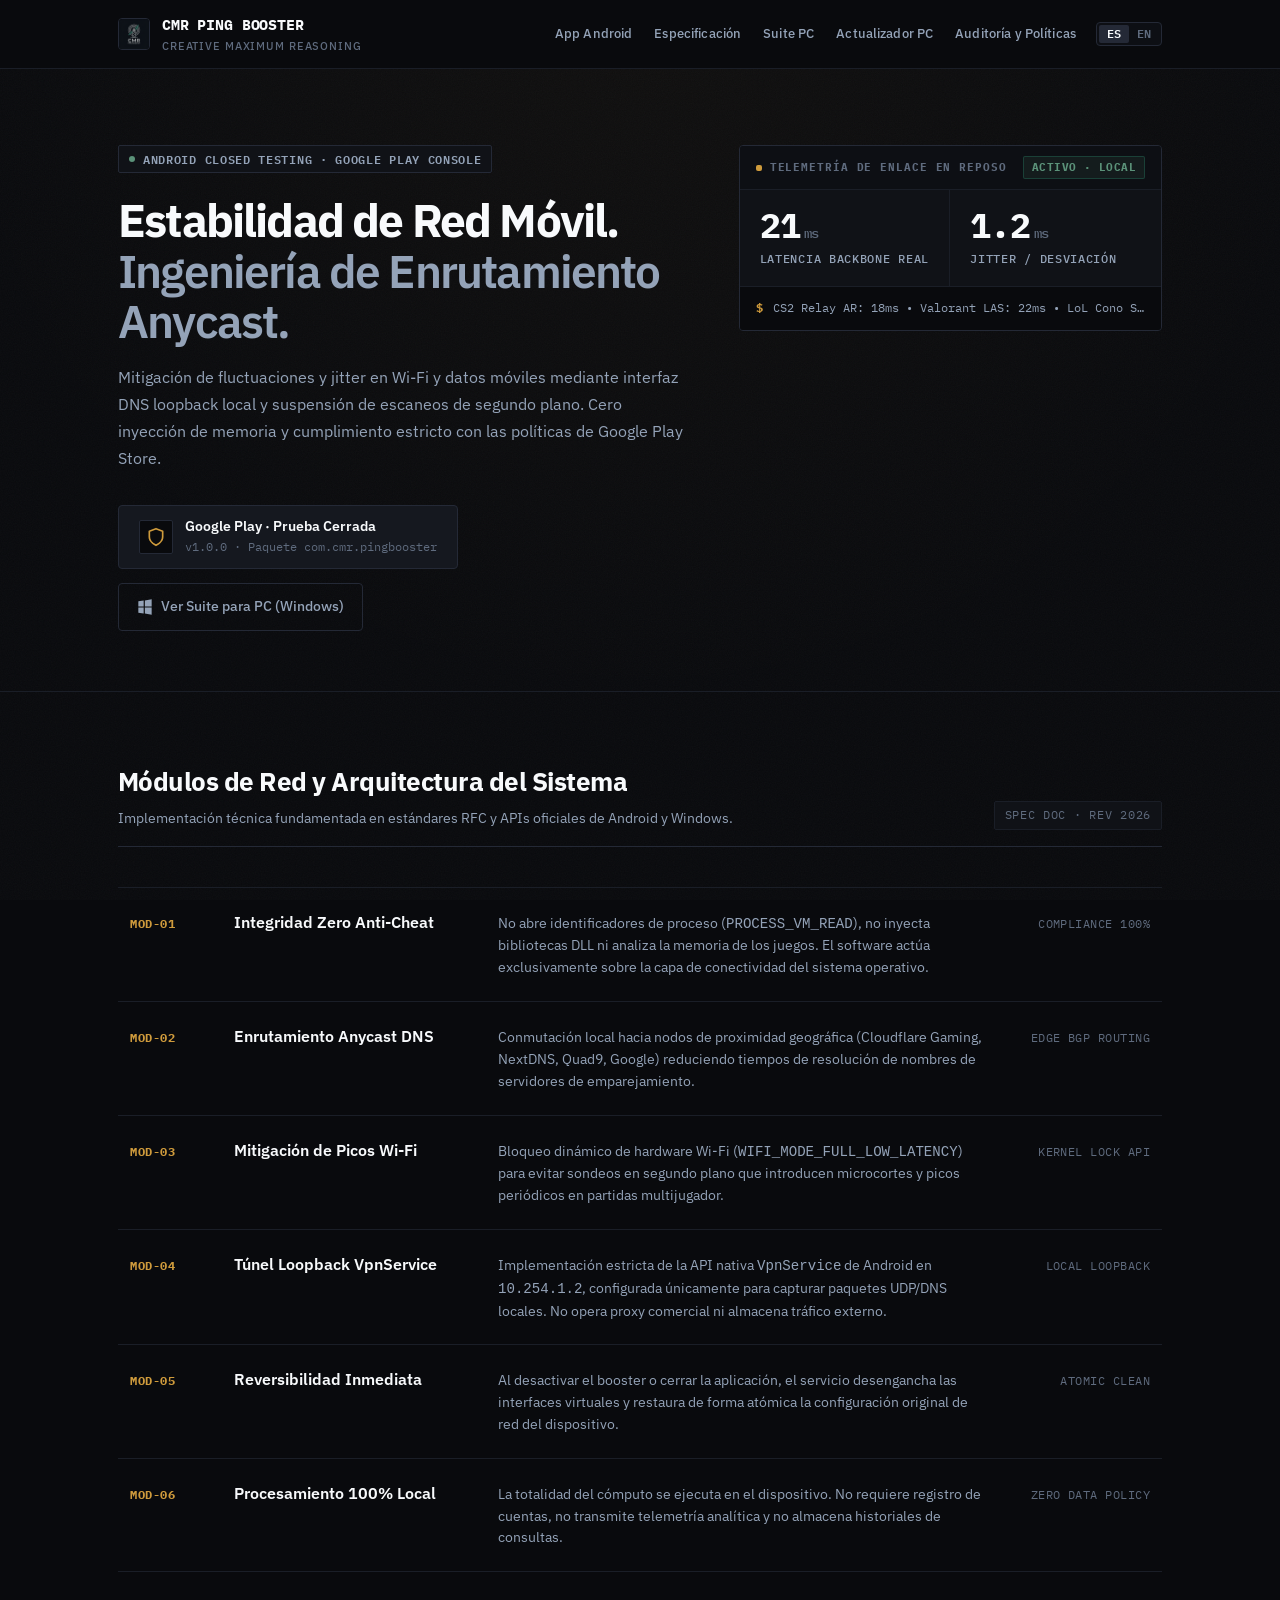
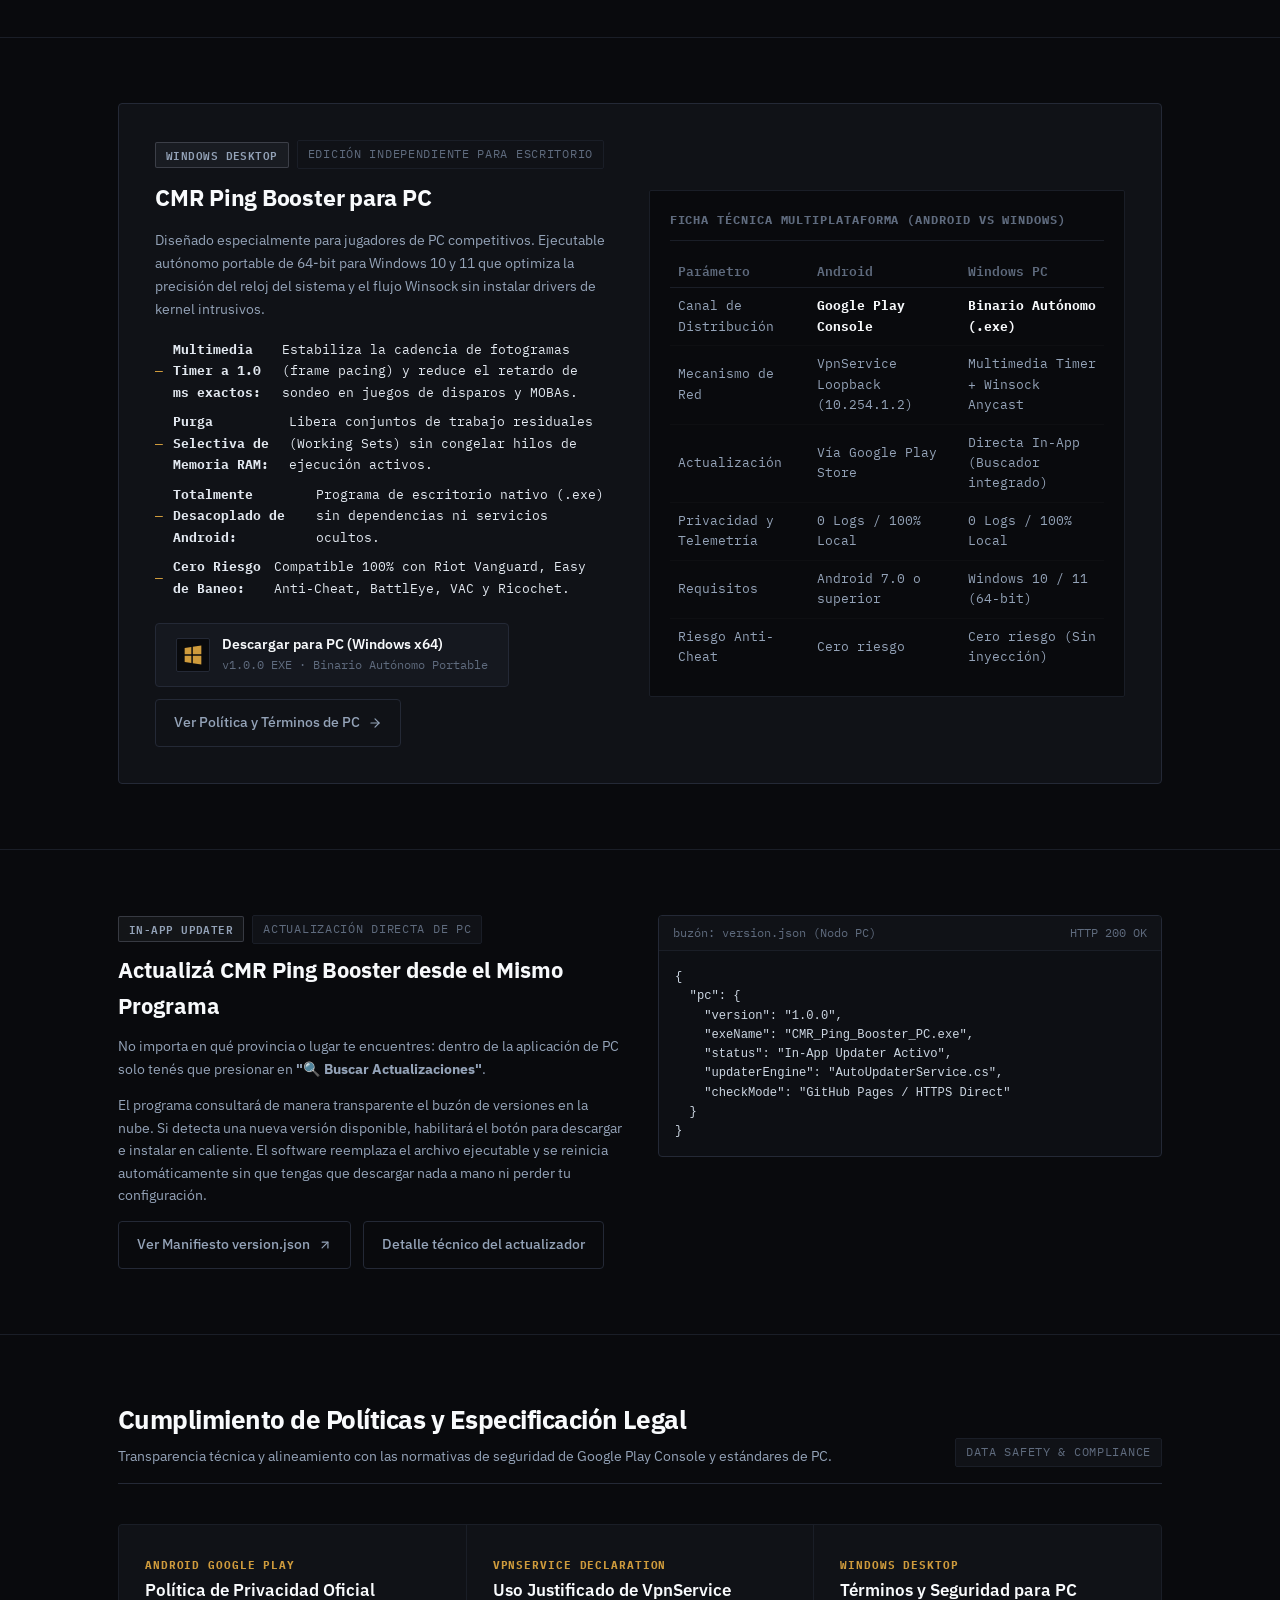
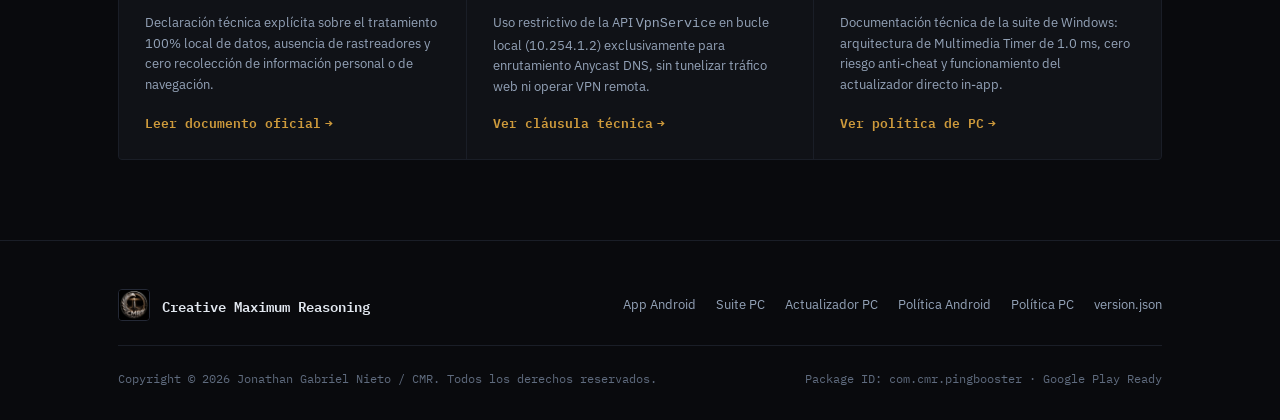
==== commit fcd2673c: "style: limpieza visual anti-IA, tipografia IBM Plex, textura de grano fisico y paleta acero" ====
--- a/index.html
+++ b/index.html
@@ -3,7 +3,7 @@
 <head>
   <meta charset="UTF-8">
   <meta name="viewport" content="width=device-width, initial-scale=1.0">
-  <title>CMR Ping Booster · Optimización de Red y Latencia Gaming (Android & PC)</title>
+  <title>CMR Ping Booster · Suite de Estabilidad de Red Gaming (Android & PC)</title>
   
   <meta name="description" content="Sitio oficial de CMR Ping Booster. Optimización de latencia, enrutamiento Anycast DNS y mitigación de jitter para juegos móviles y PC. Cumplimiento con las políticas de Google Play Store.">
   <meta name="author" content="Jonathan Gabriel Nieto / CMR — Creative Maximum Reasoning">
@@ -25,7 +25,7 @@
   
   <link rel="preconnect" href="https://fonts.googleapis.com">
   <link rel="preconnect" href="https://fonts.gstatic.com" crossorigin>
-  <link href="https://fonts.googleapis.com/css2?family=Inter:wght@400;500;600;700;800&family=JetBrains+Mono:wght@400;500;600;700&display=swap" rel="stylesheet">
+  <link href="https://fonts.googleapis.com/css2?family=IBM+Plex+Mono:wght@400;500;600;700&family=IBM+Plex+Sans:wght@400;500;600;700&display=swap" rel="stylesheet">
   
   <link rel="stylesheet" href="./styles.css">
 
@@ -63,25 +63,33 @@
 
   <header class="navbar">
     <div class="container nav-container">
-      <a href="#" class="brand">
+      <a href="./index.html" class="brand">
         <img src="./assets/logo.png" alt="Logo Oficial CMR" class="brand-logo">
         <div class="brand-text">
           <h1>CMR Ping Booster</h1>
           <span>Creative Maximum Reasoning</span>
         </div>
       </a>
-      <nav class="nav-links">
-        <a href="#app-android" class="nav-link">App Android</a>
-        <a href="#arquitectura" class="nav-link">Especificación</a>
-        <a href="#pc-version" class="nav-link">Versión PC</a>
-        <a href="#auditoria" class="nav-link">Políticas y Auditoría</a>
-        <a href="#app-android" class="btn-nav">Descargas</a>
-      </nav>
+      <div class="nav-wrapper">
+        <nav class="nav-links">
+          <a href="#app-android" class="nav-link">App Android</a>
+          <a href="#arquitectura" class="nav-link">Especificación</a>
+          <a href="#suite-pc" class="nav-link">Suite PC</a>
+          <a href="#actualizador-pc" class="nav-link">Actualizador PC</a>
+          <a href="#auditoria" class="nav-link">Auditoría y Políticas</a>
+        </nav>
+        <div class="nav-actions">
+          <div class="lang-switch" aria-label="Selector de idioma">
+            <a href="./index.html" class="lang-option active">ES</a>
+            <a href="./en/index.html" class="lang-option">EN</a>
+          </div>
+        </div>
+      </div>
     </div>
   </header>
 
   <main>
-    <!-- HERO EDITORIAL CON RACK DE TELEMETRÍA -->
+    <!-- HERO PRINCIPAL / APARTADO ANDROID -->
     <section class="hero" id="app-android">
       <div class="container">
         <div class="hero-editorial">
@@ -89,7 +97,7 @@
           <div class="hero-main-column">
             <div class="badge-live">
               <span class="status-indicator"></span>
-              <span>Android Production Build · Google Play Ready</span>
+              <span>Android Closed Testing · Google Play Console</span>
             </div>
             
             <h2 class="hero-title">
@@ -98,37 +106,32 @@
             </h2>
             
             <p class="hero-subtitle">
-              Mitigación de jitter en Wi-Fi y datos móviles mediante túnel DNS loopback local y suspensión de sondeos de background. Cero inyección de memoria y compatibilidad total con sistemas anti-cheat.
+              Mitigación de fluctuaciones y jitter en Wi-Fi y datos móviles mediante interfaz DNS loopback local y suspensión de escaneos de segundo plano. Cero inyección de memoria y cumplimiento estricto con las políticas de Google Play Store.
             </p>
 
-            <div class="cta-group" id="descargas">
-              <a href="./CMR_Ping_Booster_v1.0.0_Release.apk" download class="btn-download" id="btn-dl-android">
+            <div class="cta-group" id="descargas-android">
+              <a href="./privacy.html" class="btn-download" id="btn-dl-android">
                 <div class="btn-icon-wrapper">
                   <svg width="20" height="20" viewBox="0 0 24 24" fill="none" stroke="currentColor" stroke-width="2" stroke-linecap="round" stroke-linejoin="round">
-                    <path d="M4 10v7c0 1.1.9 2 2 2h12c1.1 0 2-.9 2-2v-7" />
-                    <path d="M8 3l2 3" />
-                    <path d="M16 3l-2 3" />
-                    <path d="M4 10h16" />
-                    <circle cx="9" cy="14" r="1" fill="currentColor" />
-                    <circle cx="15" cy="14" r="1" fill="currentColor" />
+                    <path d="M12 22s8-4 8-10V5l-8-3-8 3v7c0 6 8 10 8 10z" />
                   </svg>
                 </div>
                 <div class="btn-content">
-                  <span class="btn-title">Descargar APK Oficial</span>
-                  <span class="btn-sub" id="android-version-badge">v1.0.0 APK · Android 8.0 o superior</span>
-                </div>
-              </a>
-
-              <a href="#pc-version" class="btn-secondary-action">
+                  <span class="btn-title">Google Play · Prueba Cerrada</span>
+                  <span class="btn-sub" id="android-version-badge">v1.0.0 · Paquete com.cmr.pingbooster</span>
+                </div>
+              </a>
+
+              <a href="#suite-pc" class="btn-secondary-action">
                 <svg width="16" height="16" viewBox="0 0 24 24" fill="currentColor">
                   <path d="M2 3.5l8-1.1v8.8H2V3.5zm9.8-1.4L22 0.5v10.7h-10.2V2.1zm-9.8 10.7h8v8.8l-8-1.1v-7.7zm9.8 0H22v10.7l-10.2-1.6V12.8z"/>
                 </svg>
-                <span>Ver versión para PC</span>
-              </a>
-            </div>
-          </div>
-
-          <!-- RACK DE INSTRUMENTACIÓN (Anti-Tarjetas) -->
+                <span>Ver Suite para PC (Windows)</span>
+              </a>
+            </div>
+          </div>
+
+          <!-- RACK DE INSTRUMENTACIÓN TELEMÉTRICA -->
           <div class="telemetry-rack">
             <div class="rack-header">
               <span class="rack-header-label">Telemetría de Enlace en Reposo</span>
@@ -161,14 +164,14 @@
       </div>
     </section>
 
-    <!-- ESPECIFICACIÓN DE INGENIERÍA (FORMATO LISTA TÉCNICA / CARDLESS) -->
+    <!-- ESPECIFICACIÓN DE INGENIERÍA Y ARQUITECTURA -->
     <section class="spec-section" id="arquitectura">
       <div class="container">
         
         <div class="section-editorial-head">
           <div class="head-title-wrap">
             <h2>Módulos de Red y Arquitectura del Sistema</h2>
-            <p>Implementación técnica fundamentada en estándares RFC y APIs nativas de Android y Windows.</p>
+            <p>Implementación técnica fundamentada en estándares RFC y APIs oficiales de Android y Windows.</p>
           </div>
           <span class="head-meta-code">SPEC DOC · REV 2026</span>
         </div>
@@ -179,7 +182,7 @@
             <span class="spec-code">MOD-01</span>
             <div class="spec-name">Integridad Zero Anti-Cheat</div>
             <div class="spec-desc">
-              No abre identificadores de proceso (`PROCESS_VM_READ`), no inyecta bibliotecas ni analiza la memoria de los juegos. El software actúa exclusivamente sobre la capa de conectividad del sistema operativo.
+              No abre identificadores de proceso (<code>PROCESS_VM_READ</code>), no inyecta bibliotecas DLL ni analiza la memoria de los juegos. El software actúa exclusivamente sobre la capa de conectividad del sistema operativo.
             </div>
             <div class="spec-status">Compliance 100%</div>
           </div>
@@ -188,7 +191,7 @@
             <span class="spec-code">MOD-02</span>
             <div class="spec-name">Enrutamiento Anycast DNS</div>
             <div class="spec-desc">
-              Conmutación en caliente hacia nodos de proximidad geográfica (Cloudflare Gaming, NextDNS, Quad9, Google) reduciendo tiempos de resolución de nombres de servidores de matchmaking.
+              Conmutación local hacia nodos de proximidad geográfica (Cloudflare Gaming, NextDNS, Quad9, Google) reduciendo tiempos de resolución de nombres de servidores de emparejamiento.
             </div>
             <div class="spec-status">Edge BGP Routing</div>
           </div>
@@ -197,7 +200,7 @@
             <span class="spec-code">MOD-03</span>
             <div class="spec-name">Mitigación de Picos Wi-Fi</div>
             <div class="spec-desc">
-              Bloqueo dinámico de hardware Wi-Fi (`WIFI_MODE_FULL_LOW_LATENCY`) para evitar sondeos en segundo plano que introducen microcortes y picos de ping periódicos.
+              Bloqueo dinámico de hardware Wi-Fi (<code>WIFI_MODE_FULL_LOW_LATENCY</code>) para evitar sondeos en segundo plano que introducen microcortes y picos periódicos en partidas multijugador.
             </div>
             <div class="spec-status">Kernel Lock API</div>
           </div>
@@ -206,7 +209,7 @@
             <span class="spec-code">MOD-04</span>
             <div class="spec-name">Túnel Loopback VpnService</div>
             <div class="spec-desc">
-              Implementación estricta de la API nativa `VpnService` de Android configurada únicamente para capturar paquetes UDP/DNS locales. No opera proxy remoto ni almacena tráfico.
+              Implementación estricta de la API nativa <code>VpnService</code> de Android en <code>10.254.1.2</code>, configurada únicamente para capturar paquetes UDP/DNS locales. No opera proxy comercial ni almacena tráfico externo.
             </div>
             <div class="spec-status">Local Loopback</div>
           </div>
@@ -234,40 +237,53 @@
       </div>
     </section>
 
-    <!-- VERSIÓN DE ESCRITORIO PARA PC -->
-    <section class="desktop-suite-section" id="pc-version">
+    <!-- APARTADO DEDICADO: SUITE PARA PC (WINDOWS) -->
+    <section class="desktop-suite-section" id="suite-pc">
       <div class="container">
         
         <div class="desktop-console-layout">
           <div class="desktop-info-col">
-            <span class="head-meta-code">ESCRITORIO · MICROSOFT WINDOWS</span>
+            <div style="display: flex; align-items: center; gap: 8px; margin-bottom: 6px;">
+              <span class="badge-pill-status pc">WINDOWS DESKTOP</span>
+              <span class="head-meta-code">EDICIÓN INDEPENDIENTE PARA ESCRITORIO</span>
+            </div>
             <h3>CMR Ping Booster para PC</h3>
             <p>
-              Diseñado para jugadores de PC competitivos. Ejecutable autónomo portable de 64-bit que no requiere instalación de servicios de fondo ni drivers de red intrusivos.
+              Diseñado especialmente para jugadores de PC competitivos. Ejecutable autónomo portable de 64-bit para Windows 10 y 11 que optimiza la precisión del reloj del sistema y el flujo Winsock sin instalar drivers de kernel intrusivos.
             </p>
             
             <ul class="desktop-features-check">
-              <li>Resolución de temporizador Multimedia Timer a 1.0 ms exactos.</li>
-              <li>Purga selectiva de Working Sets de memoria RAM sin congelar procesos.</li>
-              <li>Integración nativa con la bandeja del sistema (System Tray) en segundo plano.</li>
-              <li>Distribución gratuita y portable de código libre sin telemetría.</li>
+              <li><strong>Multimedia Timer a 1.0 ms exactos:</strong> Estabiliza la cadencia de fotogramas (frame pacing) y reduce el retardo de sondeo en juegos de disparos y MOBAs.</li>
+              <li><strong>Purga Selectiva de Memoria RAM:</strong> Libera conjuntos de trabajo residuales (Working Sets) sin congelar hilos de ejecución activos.</li>
+              <li><strong>Totalmente Desacoplado de Android:</strong> Programa de escritorio nativo (.exe) sin dependencias ni servicios ocultos.</li>
+              <li><strong>Cero Riesgo de Baneo:</strong> Compatible 100% con Riot Vanguard, Easy Anti-Cheat, BattlEye, VAC y Ricochet.</li>
             </ul>
 
-            <a href="https://github.com/ChinoMR262/CMR-Ping-Booster/releases/latest/download/CMR_Ping_Booster_PC.exe" class="btn-download" id="btn-dl-pc">
-              <div class="btn-icon-wrapper">
-                <svg width="20" height="20" viewBox="0 0 24 24" fill="currentColor">
-                  <path d="M2 3.5l8-1.1v8.8H2V3.5zm9.8-1.4L22 0.5v10.7h-10.2V2.1zm-9.8 10.7h8v8.8l-8-1.1v-7.7zm9.8 0H22v10.7l-10.2-1.6V12.8z"/>
+            <div style="display: flex; flex-wrap: wrap; gap: 12px; margin-top: 20px;">
+              <a href="./CMR_Ping_Booster_PC.exe" download class="btn-download" id="btn-dl-pc">
+                <div class="btn-icon-wrapper">
+                  <svg width="20" height="20" viewBox="0 0 24 24" fill="currentColor">
+                    <path d="M2 3.5l8-1.1v8.8H2V3.5zm9.8-1.4L22 0.5v10.7h-10.2V2.1zm-9.8 10.7h8v8.8l-8-1.1v-7.7zm9.8 0H22v10.7l-10.2-1.6V12.8z"/>
+                  </svg>
+                </div>
+                <div class="btn-content">
+                  <span class="btn-title">Descargar para PC (Windows x64)</span>
+                  <span class="btn-sub" id="pc-version-badge">v1.0.0 EXE · Binario Autónomo Portable</span>
+                </div>
+              </a>
+
+              <a href="./pc-privacy.html" class="btn-secondary-action">
+                <span>Ver Política y Términos de PC</span>
+                <svg width="14" height="14" viewBox="0 0 24 24" fill="none" stroke="currentColor" stroke-width="2" stroke-linecap="round" stroke-linejoin="round">
+                  <line x1="5" y1="12" x2="19" y2="12"></line>
+                  <polyline points="12 5 19 12 12 19"></polyline>
                 </svg>
-              </div>
-              <div class="btn-content">
-                <span class="btn-title">Descargar para PC (Windows x64)</span>
-                <span class="btn-sub" id="pc-version-badge">v1.0.0 EXE · Binario Autónomo Portable</span>
-              </div>
-            </a>
+              </a>
+            </div>
           </div>
 
           <div class="arch-compare-box">
-            <div class="arch-compare-title">Ficha Técnica Multiplataforma</div>
+            <div class="arch-compare-title">Ficha Técnica Multiplataforma (Android vs Windows)</div>
             <table class="arch-table">
               <thead>
                 <tr>
@@ -278,29 +294,34 @@
               </thead>
               <tbody>
                 <tr>
-                  <td>Binario</td>
-                  <td><strong>APK / AAB</strong></td>
-                  <td><strong>EXE Portable</strong></td>
-                </tr>
-                <tr>
-                  <td>Mecanismo</td>
-                  <td>VpnService Loopback</td>
-                  <td>Multimedia Timer + Winsock</td>
-                </tr>
-                <tr>
-                  <td>Privacidad</td>
-                  <td>0 Logs / Local</td>
-                  <td>0 Logs / Local</td>
+                  <td>Canal de Distribución</td>
+                  <td><strong>Google Play Console</strong></td>
+                  <td><strong>Binario Autónomo (.exe)</strong></td>
+                </tr>
+                <tr>
+                  <td>Mecanismo de Red</td>
+                  <td>VpnService Loopback (10.254.1.2)</td>
+                  <td>Multimedia Timer + Winsock Anycast</td>
+                </tr>
+                <tr>
+                  <td>Actualización</td>
+                  <td>Vía Google Play Store</td>
+                  <td>Directa In-App (Buscador integrado)</td>
+                </tr>
+                <tr>
+                  <td>Privacidad y Telemetría</td>
+                  <td>0 Logs / 100% Local</td>
+                  <td>0 Logs / 100% Local</td>
                 </tr>
                 <tr>
                   <td>Requisitos</td>
-                  <td>Android 8.0+</td>
-                  <td>Windows 10 / 11 (x64)</td>
-                </tr>
-                <tr>
-                  <td>Licencia</td>
-                  <td>Oficial CMR</td>
-                  <td>Libre Distribución</td>
+                  <td>Android 7.0 o superior</td>
+                  <td>Windows 10 / 11 (64-bit)</td>
+                </tr>
+                <tr>
+                  <td>Riesgo Anti-Cheat</td>
+                  <td>Cero riesgo</td>
+                  <td>Cero riesgo (Sin inyección)</td>
                 </tr>
               </tbody>
             </table>
@@ -310,45 +331,49 @@
       </div>
     </section>
 
-    <!-- ACTUALIZADOR Y VERSION.JSON -->
-    <section class="updater-section" id="actualizaciones">
+    <!-- SISTEMA DE ACTUALIZACIÓN DIRECTA DE PC -->
+    <section class="updater-section" id="actualizador-pc">
       <div class="container">
         <div class="updater-layout">
           
           <div class="updater-details">
-            <span class="head-meta-code">DISTRIBUCIÓN OTA</span>
-            <h3>Buzón Central de Versiones</h3>
+            <div style="display: flex; align-items: center; gap: 8px; margin-bottom: 6px;">
+              <span class="badge-pill-status pc">IN-APP UPDATER</span>
+              <span class="head-meta-code">ACTUALIZACIÓN DIRECTA DE PC</span>
+            </div>
+            <h3>Actualizá CMR Ping Booster desde el Mismo Programa</h3>
             <p>
-              Tanto la edición publicada en Google Play Store como la versión portable para Windows consultan este repositorio seguro para comprobar releases oficiales.
+              No importa en qué provincia o lugar te encuentres: dentro de la aplicación de PC solo tenés que presionar en <strong>"🔍 Buscar Actualizaciones"</strong>.
             </p>
             <p>
-              Mantené tu binario al día de forma transparente consultando el manifiesto técnico del proyecto.
+              El programa consultará de manera transparente el buzón de versiones en la nube. Si detecta una nueva versión disponible, habilitará el botón para descargar e instalar en caliente. El software reemplaza el archivo ejecutable y se reinicia automáticamente sin que tengas que descargar nada a mano ni perder tu configuración.
             </p>
-            <a href="./version.json" target="_blank" class="btn-secondary-action">
-              <span>Abrir version.json</span>
-              <svg width="14" height="14" viewBox="0 0 24 24" fill="none" stroke="currentColor" stroke-width="2" stroke-linecap="round" stroke-linejoin="round">
-                <line x1="7" y1="17" x2="17" y2="7"></line>
-                <polyline points="7 7 17 7 17 17"></polyline>
-              </svg>
-            </a>
+            <div style="margin-top: 14px; display: flex; gap: 12px; align-items: center;">
+              <a href="./version.json" target="_blank" class="btn-secondary-action">
+                <span>Ver Manifiesto version.json</span>
+                <svg width="14" height="14" viewBox="0 0 24 24" fill="none" stroke="currentColor" stroke-width="2" stroke-linecap="round" stroke-linejoin="round">
+                  <line x1="7" y1="17" x2="17" y2="7"></line>
+                  <polyline points="7 7 17 7 17 17"></polyline>
+                </svg>
+              </a>
+              <a href="./pc-privacy.html#actualizador-pc" class="btn-secondary-action">
+                <span>Detalle técnico del actualizador</span>
+              </a>
+            </div>
           </div>
 
           <div class="json-console">
             <div class="json-console-header">
-              <span>manifest: version.json</span>
+              <span>buzón: version.json (Nodo PC)</span>
               <span>HTTP 200 OK</span>
             </div>
             <pre><code>{
-  "android": {
-    "versionCode": 2,
-    "versionName": "1.0.0",
-    "apkName": "CMR_Ping_Booster_v1.0.0_Release.apk",
-    "status": "Google Play Production"
-  },
   "pc": {
     "version": "1.0.0",
-    "exeName": "CMR Ping Booster PC.exe",
-    "status": "Portable autónomo gratis"
+    "exeName": "CMR_Ping_Booster_PC.exe",
+    "status": "In-App Updater Activo",
+    "updaterEngine": "AutoUpdaterService.cs",
+    "checkMode": "GitHub Pages / HTTPS Direct"
   }
 }</code></pre>
           </div>
@@ -357,26 +382,26 @@
       </div>
     </section>
 
-    <!-- AUDITORÍA DE CUMPLIMIENTO GOOGLE PLAY (Anti-Tarjetas / Formato Ficha Técnica) -->
+    <!-- AUDITORÍA DE CUMPLIMIENTO GOOGLE PLAY Y ESPECIFICACIONES LEGALES -->
     <section class="legal-audit-section" id="auditoria">
       <div class="container">
         
         <div class="section-editorial-head">
           <div class="head-title-wrap">
             <h2>Cumplimiento de Políticas y Especificación Legal</h2>
-            <p>Transparencia técnica y alineamiento con las normativas de seguridad de Google Play Console.</p>
-          </div>
-          <span class="head-meta-code">GOOGLE PLAY COMPLIANT</span>
+            <p>Transparencia técnica y alineamiento con las normativas de seguridad de Google Play Console y estándares de PC.</p>
+          </div>
+          <span class="head-meta-code">DATA SAFETY & COMPLIANCE</span>
         </div>
 
         <div class="audit-grid">
           
           <div class="audit-cell">
             <div>
-              <span class="audit-cell-tag">AUDIT 01</span>
-              <h3>Política de Privacidad Integral</h3>
+              <span class="audit-cell-tag">ANDROID GOOGLE PLAY</span>
+              <h3>Política de Privacidad Oficial</h3>
               <p>
-                Declaración técnica explícita sobre el tratamiento local de datos, ausencia de rastreadores y cero recolección de información personal.
+                Declaración técnica explícita sobre el tratamiento 100% local de datos, ausencia de rastreadores y cero recolección de información personal o de navegación.
               </p>
             </div>
             <a href="./privacy.html" class="audit-cell-link">
@@ -387,10 +412,10 @@
 
           <div class="audit-cell">
             <div>
-              <span class="audit-cell-tag">AUDIT 02</span>
+              <span class="audit-cell-tag">VPNSERVICE DECLARATION</span>
               <h3>Uso Justificado de VpnService</h3>
               <p>
-                Uso restrictivo de la API `VpnService` exclusivamente como enrutador DNS local, sin tunelizar tráfico web ni acceder a paquetes de terceros.
+                Uso restrictivo de la API <code>VpnService</code> en bucle local (10.254.1.2) exclusivamente para enrutamiento Anycast DNS, sin tunelizar tráfico web ni operar VPN remota.
               </p>
             </div>
             <a href="./privacy.html#vpnservice" class="audit-cell-link">
@@ -401,14 +426,14 @@
 
           <div class="audit-cell">
             <div>
-              <span class="audit-cell-tag">AUDIT 03</span>
-              <h3>Titularidad y Marcas</h3>
+              <span class="audit-cell-tag">WINDOWS DESKTOP</span>
+              <h3>Términos y Seguridad para PC</h3>
               <p>
-                Desarrollado bajo la autoría de Jonathan Gabriel Nieto para Creative Maximum Reasoning. Los nombres de juegos citados corresponden a sus respectivos dueños.
+                Documentación técnica de la suite de Windows: arquitectura de Multimedia Timer de 1.0 ms, cero riesgo anti-cheat y funcionamiento del actualizador directo in-app.
               </p>
             </div>
-            <a href="./privacy.html#titularidad" class="audit-cell-link">
-              <span>Ver especificación legal</span>
+            <a href="./pc-privacy.html" class="audit-cell-link">
+              <span>Ver política de PC</span>
               <span>→</span>
             </a>
           </div>
@@ -429,15 +454,17 @@
         
         <div class="footer-links-row">
           <a href="#app-android" class="footer-link">App Android</a>
-          <a href="#pc-version" class="footer-link">Versión PC</a>
+          <a href="#suite-pc" class="footer-link">Suite PC</a>
+          <a href="#actualizador-pc" class="footer-link">Actualizador PC</a>
+          <a href="./privacy.html" class="footer-link">Política Android</a>
+          <a href="./pc-privacy.html" class="footer-link">Política PC</a>
           <a href="./version.json" class="footer-link">version.json</a>
-          <a href="./privacy.html" class="footer-link">Política de Privacidad</a>
         </div>
       </div>
 
       <div class="footer-bottom-row">
         <span>Copyright © 2026 Jonathan Gabriel Nieto / CMR. Todos los derechos reservados.</span>
-        <span>Package ID: com.cmr.pingbooster</span>
+        <span>Package ID: com.cmr.pingbooster · Google Play Ready</span>
       </div>
     </div>
   </footer>
--- a/styles.css
+++ b/styles.css
@@ -18,24 +18,24 @@
   --border-mid: #323a4b;
   --border-strong: #454f64;
 
-  /* Acentos Mate Calibrados (Bronce Industrial, Verde Telemetría, Titanio) */
+  /* Acentos Mate Calibrados (Bronce Industrial, Verde Óxido, Gris Acero) */
   --accent-gold: #cf9b3c;
   --accent-gold-subtle: rgba(207, 155, 60, 0.08);
   --accent-gold-border: rgba(207, 155, 60, 0.25);
-  --accent-green: #34d399;
-  --accent-green-subtle: rgba(52, 211, 153, 0.08);
-  --accent-cyan: #38bdf8;
-  --accent-cyan-subtle: rgba(56, 189, 248, 0.08);
-
-  /* Tipografía y Escala de Contraste Mate */
+  --accent-green: #5b9279;
+  --accent-green-subtle: rgba(91, 146, 121, 0.10);
+  --accent-steel: #8b93a3;
+  --accent-steel-subtle: rgba(139, 147, 163, 0.10);
+
+  /* Tipografía Técnica de Ingeniería (IBM Plex) */
   --text-pure: #f8fafc;
   --text-primary: #e2e8f0;
   --text-secondary: #94a3b8;
   --text-muted: #5f6b7e;
   --text-code: #cbd5e1;
 
-  --font-main: 'Inter', -apple-system, BlinkMacSystemFont, 'Segoe UI', Roboto, sans-serif;
-  --font-mono: 'JetBrains Mono', 'Consolas', monospace;
+  --font-main: 'IBM Plex Sans', -apple-system, BlinkMacSystemFont, 'Segoe UI', Roboto, sans-serif;
+  --font-mono: 'IBM Plex Mono', 'Consolas', monospace;
 
   --radius-xs: 2px;
   --radius-sm: 4px;
@@ -69,9 +69,9 @@
   min-height: 100vh;
 }
 
-/* ================= TEXTURA DE FONDO SÓLIDO TÉCNICO =================
-   Trama de micromalla táctil mate (puntos y retícula de ingeniería de 28px)
-   que aporta profundidad física tangible sin gradientes brillantes de IA. */
+/* ================= TEXTURA DE FONDO FÍSICO MATE =================
+   Grano sutil e imperfección física orgánica (ruido mineral y halo de bronce tenue)
+   en reemplazo de retículas y patrones matemáticos regulares. */
 body::before {
   content: "";
   position: fixed;
@@ -80,12 +80,10 @@
   width: 100vw;
   height: 100vh;
   background-image: 
-    radial-gradient(circle at 50% 0%, rgba(207, 155, 60, 0.025) 0%, transparent 60%),
-    linear-gradient(to right, rgba(255, 255, 255, 0.012) 1px, transparent 1px),
-    linear-gradient(to bottom, rgba(255, 255, 255, 0.012) 1px, transparent 1px),
-    radial-gradient(rgba(255, 255, 255, 0.04) 1px, transparent 1px);
-  background-size: 100% 100%, 28px 28px, 28px 28px, 28px 28px;
-  background-position: center top, 0 0, 0 0, 14px 14px;
+    radial-gradient(circle at 50% 0%, rgba(207, 155, 60, 0.035) 0%, transparent 65%),
+    url("data:image/svg+xml,%3Csvg viewBox='0 0 200 200' xmlns='http://www.w3.org/2000/svg'%3E%3Cfilter id='noiseFilter'%3E%3CfeTurbulence type='fractalNoise' baseFrequency='0.75' numOctaves='3' stitchTiles='stitch'/%3E%3C/filter%3E%3Crect width='100%25' height='100%25' filter='url(%23noiseFilter)' opacity='0.035'/%3E%3C/svg%3E");
+  background-size: 100% 100%, 180px 180px;
+  background-position: center top, 0 0;
   pointer-events: none;
   z-index: -1;
 }
@@ -103,9 +101,7 @@
   position: sticky;
   top: 0;
   z-index: 100;
-  background: rgba(9, 10, 13, 0.92);
-  backdrop-filter: blur(12px);
-  -webkit-backdrop-filter: blur(12px);
+  background: var(--bg-canvas);
   border-bottom: 1px solid var(--border-dim);
   padding: 13px 0;
 }
@@ -114,6 +110,13 @@
   display: flex;
   align-items: center;
   justify-content: space-between;
+  gap: 16px;
+}
+
+.nav-wrapper {
+  display: flex;
+  align-items: center;
+  gap: 20px;
 }
 
 .brand {
@@ -190,6 +193,70 @@
   color: var(--text-pure);
 }
 
+/* Selector de Idioma (ES / EN) */
+.nav-actions {
+  display: flex;
+  align-items: center;
+  gap: 12px;
+}
+
+.lang-switch {
+  display: inline-flex;
+  align-items: center;
+  background: var(--bg-panel-subtle);
+  border: 1px solid var(--border-subtle);
+  border-radius: var(--radius-sm);
+  padding: 2px;
+  font-family: var(--font-mono);
+  font-size: 0.72rem;
+  font-weight: 600;
+}
+
+.lang-option {
+  padding: 3px 8px;
+  color: var(--text-muted);
+  text-decoration: none;
+  border-radius: 2px;
+  transition: all var(--ease-fast);
+  line-height: 1;
+}
+
+.lang-option:hover {
+  color: var(--text-primary);
+}
+
+.lang-option.active {
+  background: var(--border-subtle);
+  color: var(--text-pure);
+}
+
+.badge-pill-status {
+  display: inline-flex;
+  align-items: center;
+  gap: 6px;
+  padding: 3px 10px;
+  font-family: var(--font-mono);
+  font-size: 0.70rem;
+  font-weight: 600;
+  letter-spacing: 0.04em;
+  border-radius: var(--radius-xs);
+  border: 1px solid var(--border-subtle);
+  background: var(--bg-panel-subtle);
+  color: var(--text-secondary);
+}
+
+.badge-pill-status.android {
+  border-color: rgba(91, 146, 121, 0.35);
+  color: #a7f3d0;
+  background: rgba(91, 146, 121, 0.08);
+}
+
+.badge-pill-status.pc {
+  border-color: rgba(139, 147, 163, 0.30);
+  color: var(--text-secondary);
+  background: rgba(139, 147, 163, 0.08);
+}
+
 /* ================= HERO POSTER & PRESENTACIÓN ================= */
 .hero {
   padding: 76px 0 60px;
@@ -232,7 +299,16 @@
   height: 6px;
   background: var(--accent-green);
   border-radius: 50%;
-  box-shadow: 0 0 6px var(--accent-green);
+  animation: status-pulse 2.5s ease-in-out infinite;
+}
+
+@keyframes status-pulse {
+  0%, 100% {
+    opacity: 1;
+  }
+  50% {
+    opacity: 0.45;
+  }
 }
 
 .hero-title {
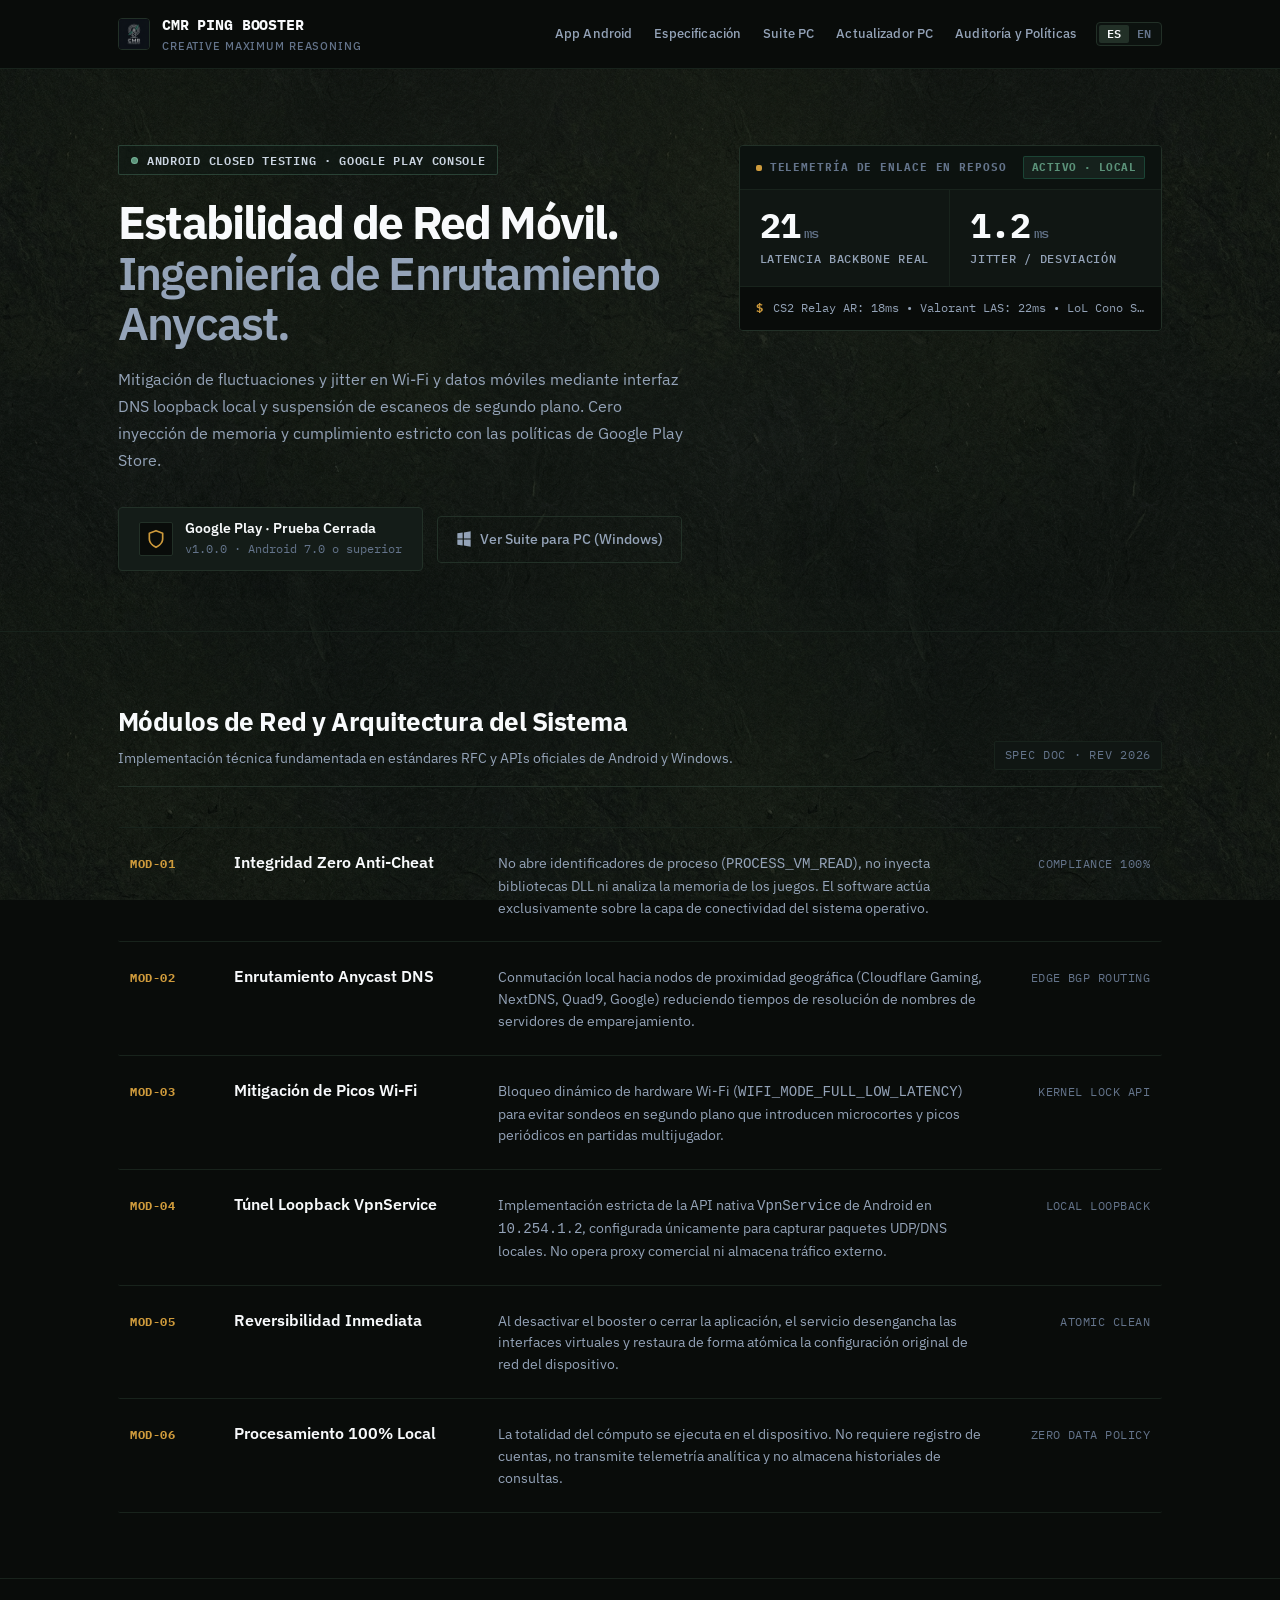
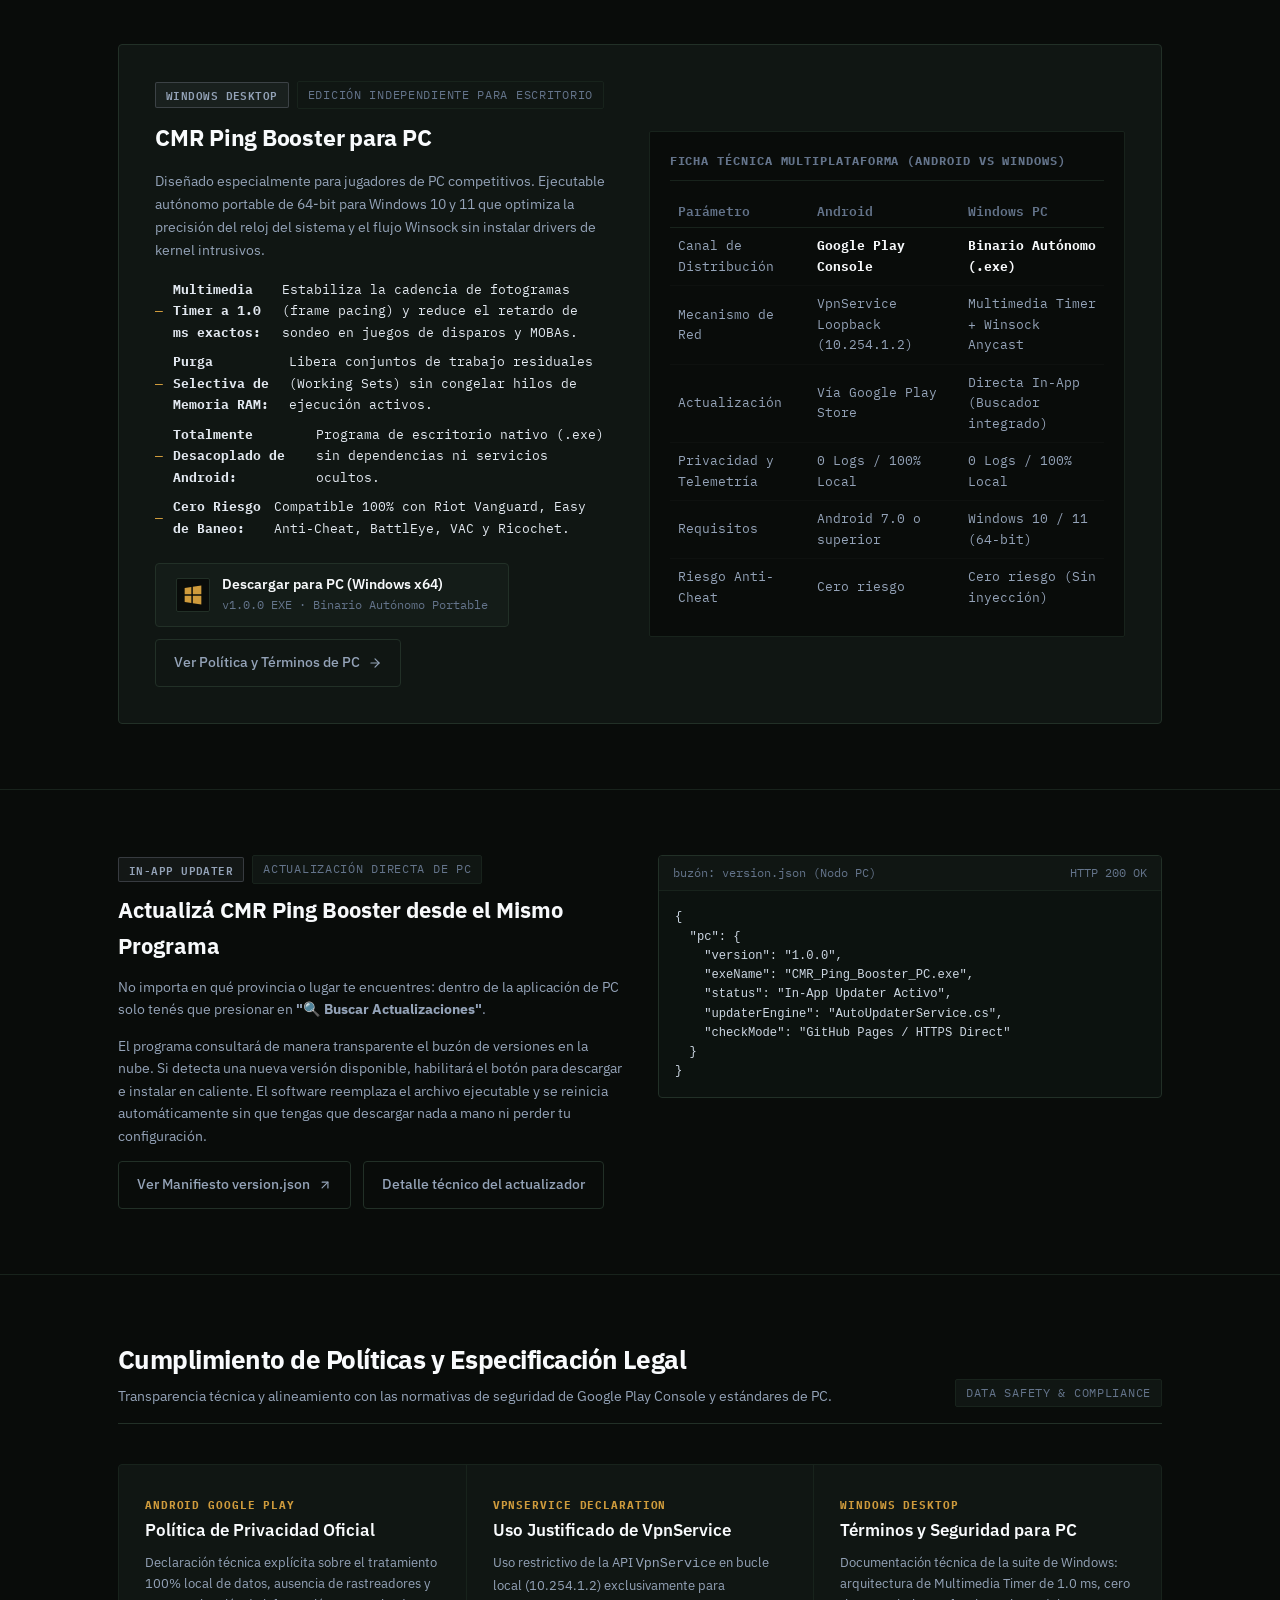
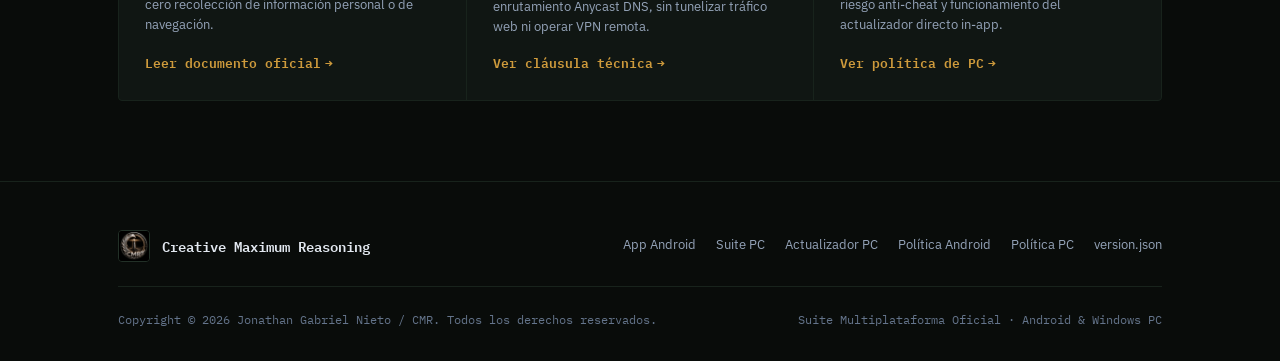
==== commit 6f0af558: "feat: textura fisica verde mate, hover verdoso suntuoso, sello fijo sobrio y limpieza de comentarios" ====
--- a/index.html
+++ b/index.html
@@ -118,7 +118,7 @@
                 </div>
                 <div class="btn-content">
                   <span class="btn-title">Google Play · Prueba Cerrada</span>
-                  <span class="btn-sub" id="android-version-badge">v1.0.0 · Paquete com.cmr.pingbooster</span>
+                  <span class="btn-sub" id="android-version-badge">v1.0.0 · Android 7.0 o superior</span>
                 </div>
               </a>
 
@@ -464,7 +464,7 @@
 
       <div class="footer-bottom-row">
         <span>Copyright © 2026 Jonathan Gabriel Nieto / CMR. Todos los derechos reservados.</span>
-        <span>Package ID: com.cmr.pingbooster · Google Play Ready</span>
+        <span>Suite Multiplataforma Oficial · Android & Windows PC</span>
       </div>
     </div>
   </footer>
--- a/styles.css
+++ b/styles.css
@@ -1,29 +1,28 @@
 /* ==========================================================================
    CMR PING BOOSTER — SISTEMA DE DISEÑO MATE INDUSTRIAL & EDITORIAL TÉCNICO
-   Diseñado con criterio de ingeniería real: sin tarjetas de IA repetitivas,
-   sin gradientes neón genéricos, con fondo sólido texturizado y alta legibilidad.
+   Arquitectura visual de instrumentación técnica, acabados minerales y alta legibilidad.
    ========================================================================== */
 
 :root {
-  /* Fondo Sólido Grafito & Carbón Mate */
-  --bg-canvas: #090a0d;
-  --bg-panel: #101217;
-  --bg-panel-elevated: #15181f;
-  --bg-panel-subtle: #0d0f14;
-  --bg-input: #08090c;
-
-  /* Bordes de Corte Técnico y Separadores Milimétricos */
-  --border-dim: #1a1e27;
-  --border-subtle: #242936;
-  --border-mid: #323a4b;
-  --border-strong: #454f64;
-
-  /* Acentos Mate Calibrados (Bronce Industrial, Verde Óxido, Gris Acero) */
+  /* Fondo Sólido Grafito & Carbón con Matiz Bosque Mate */
+  --bg-canvas: #090c0a;
+  --bg-panel: #101613;
+  --bg-panel-elevated: #141c18;
+  --bg-panel-subtle: #0c120f;
+  --bg-input: #080b09;
+
+  /* Bordes de Corte Técnico y Separadores con Pátina Mineral */
+  --border-dim: #18231c;
+  --border-subtle: #223027;
+  --border-mid: #2f4236;
+  --border-strong: #405849;
+
+  /* Acentos Mate Calibrados (Bronce Industrial, Verde Óxido Artesanal, Gris Acero) */
   --accent-gold: #cf9b3c;
   --accent-gold-subtle: rgba(207, 155, 60, 0.08);
   --accent-gold-border: rgba(207, 155, 60, 0.25);
   --accent-green: #5b9279;
-  --accent-green-subtle: rgba(91, 146, 121, 0.10);
+  --accent-green-subtle: rgba(91, 146, 121, 0.12);
   --accent-steel: #8b93a3;
   --accent-steel-subtle: rgba(139, 147, 163, 0.10);
 
@@ -31,7 +30,7 @@
   --text-pure: #f8fafc;
   --text-primary: #e2e8f0;
   --text-secondary: #94a3b8;
-  --text-muted: #5f6b7e;
+  --text-muted: #64748b;
   --text-code: #cbd5e1;
 
   --font-main: 'IBM Plex Sans', -apple-system, BlinkMacSystemFont, 'Segoe UI', Roboto, sans-serif;
@@ -42,8 +41,8 @@
   --radius-md: 6px;
   --radius-lg: 8px;
 
-  --ease-fast: 0.15s cubic-bezier(0.2, 0, 0, 1);
-  --ease-smooth: 0.25s cubic-bezier(0.16, 1, 0.3, 1);
+  --ease-fast: 0.2s cubic-bezier(0.16, 1, 0.3, 1);
+  --ease-smooth: 0.3s cubic-bezier(0.16, 1, 0.3, 1);
 }
 
 *, *::before, *::after {
@@ -69,9 +68,9 @@
   min-height: 100vh;
 }
 
-/* ================= TEXTURA DE FONDO FÍSICO MATE =================
-   Grano sutil e imperfección física orgánica (ruido mineral y halo de bronce tenue)
-   en reemplazo de retículas y patrones matemáticos regulares. */
+/* ================= TEXTURA DE FONDO VERDE PIZARRA MATE (ARTESANAL) =================
+   Imagen de textura física de grano mineral y fibra vegetal verdosa mate,
+   combinada con un halo sutil de bronce cálido superior. */
 body::before {
   content: "";
   position: fixed;
@@ -80,10 +79,13 @@
   width: 100vw;
   height: 100vh;
   background-image: 
-    radial-gradient(circle at 50% 0%, rgba(207, 155, 60, 0.035) 0%, transparent 65%),
-    url("data:image/svg+xml,%3Csvg viewBox='0 0 200 200' xmlns='http://www.w3.org/2000/svg'%3E%3Cfilter id='noiseFilter'%3E%3CfeTurbulence type='fractalNoise' baseFrequency='0.75' numOctaves='3' stitchTiles='stitch'/%3E%3C/filter%3E%3Crect width='100%25' height='100%25' filter='url(%23noiseFilter)' opacity='0.035'/%3E%3C/svg%3E");
-  background-size: 100% 100%, 180px 180px;
-  background-position: center top, 0 0;
+    radial-gradient(circle at 50% 0%, rgba(207, 155, 60, 0.045) 0%, transparent 65%),
+    radial-gradient(circle at 50% 45%, rgba(91, 146, 121, 0.06) 0%, transparent 80%),
+    url("./assets/green_slate_texture.jpg");
+  background-size: 100% 100%, 100% 100%, 600px 600px;
+  background-position: center top, center center, 0 0;
+  background-repeat: no-repeat, no-repeat, repeat;
+  opacity: 0.38;
   pointer-events: none;
   z-index: -1;
 }
@@ -279,15 +281,15 @@
 .badge-live {
   display: inline-flex;
   align-items: center;
-  gap: 8px;
+  gap: 9px;
   align-self: flex-start;
-  background: var(--bg-panel);
-  border: 1px solid var(--border-subtle);
-  padding: 4px 10px;
+  background: rgba(16, 26, 20, 0.65);
+  border: 1px solid rgba(91, 146, 121, 0.35);
+  padding: 5px 12px;
   border-radius: var(--radius-xs);
   font-size: 0.72rem;
   font-weight: 600;
-  color: var(--text-secondary);
+  color: #cbd5e1;
   text-transform: uppercase;
   letter-spacing: 0.06em;
   font-family: var(--font-mono);
@@ -295,20 +297,13 @@
 }
 
 .status-indicator {
-  width: 6px;
-  height: 6px;
+  width: 7px;
+  height: 7px;
   background: var(--accent-green);
+  border: 1px solid rgba(167, 243, 208, 0.35);
   border-radius: 50%;
-  animation: status-pulse 2.5s ease-in-out infinite;
-}
-
-@keyframes status-pulse {
-  0%, 100% {
-    opacity: 1;
-  }
-  50% {
-    opacity: 0.45;
-  }
+  display: inline-block;
+  flex-shrink: 0;
 }
 
 .hero-title {
@@ -333,7 +328,7 @@
   max-width: 580px;
 }
 
-/* ================= BOTONES MECANIZADOS SÓLIDOS ================= */
+/* ================= BOTONES MECANIZADOS ARTESANALES (VERDE MATE HOVER) ================= */
 .cta-group {
   display: flex;
   gap: 14px;
@@ -351,14 +346,21 @@
   border-radius: var(--radius-sm);
   text-decoration: none;
   color: var(--text-pure);
-  transition: all var(--ease-fast);
+  transition: all 0.25s cubic-bezier(0.16, 1, 0.3, 1);
   text-align: left;
 }
 
 .btn-download:hover {
-  background: var(--border-subtle);
-  border-color: var(--border-mid);
-  transform: translateY(-1px);
+  background: #14221a;
+  border-color: rgba(91, 146, 121, 0.55);
+  box-shadow: 0 6px 20px rgba(16, 32, 23, 0.40);
+  transform: translateY(-2px);
+}
+
+.btn-download:hover .btn-icon-wrapper {
+  border-color: rgba(91, 146, 121, 0.50);
+  background: #0c1510;
+  color: #a7f3d0;
 }
 
 .btn-download:active {
@@ -376,6 +378,7 @@
   justify-content: center;
   color: var(--accent-gold);
   flex-shrink: 0;
+  transition: all 0.25s ease;
 }
 
 .btn-content {
@@ -397,7 +400,7 @@
   margin-top: 2px;
 }
 
-/* Botón secundario sobrio */
+/* Botón secundario con pátina verde mate en hover */
 .btn-secondary-action {
   display: inline-flex;
   align-items: center;
@@ -410,22 +413,28 @@
   font-size: 0.85rem;
   font-weight: 500;
   text-decoration: none;
-  transition: all var(--ease-fast);
+  transition: all 0.25s cubic-bezier(0.16, 1, 0.3, 1);
 }
 
 .btn-secondary-action:hover {
   color: var(--text-pure);
-  border-color: var(--border-mid);
-  background: var(--bg-panel);
-}
-
-/* ================= RACK DE INSTRUMENTACIÓN & TELEMETRÍA =================
-   Diseño de ingeniería sobrio (tipo consola de rack de red) */
+  border-color: rgba(91, 146, 121, 0.45);
+  background: rgba(91, 146, 121, 0.12);
+  transform: translateY(-1px);
+}
+
+/* ================= RACK DE INSTRUMENTACIÓN & TELEMETRÍA ================= */
 .telemetry-rack {
   background: var(--bg-panel);
   border: 1px solid var(--border-subtle);
   border-radius: var(--radius-sm);
   overflow: hidden;
+  transition: border-color 0.25s ease, box-shadow 0.25s ease;
+}
+
+.telemetry-rack:hover {
+  border-color: rgba(91, 146, 121, 0.40);
+  box-shadow: 0 8px 24px rgba(16, 30, 22, 0.35);
 }
 
 .rack-header {
@@ -540,8 +549,7 @@
 }
 
 /* ================= ESPECIFICACIÓN DE INGENIERÍA (CARDLESS SPEC SHEET) =================
-   En lugar de tarjetas de IA repetidas, usamos una división de especificación técnica
-   limpia con numeración de arquitectura, metadatos y rigor analítico. */
+   Estructura modular dividida en formato spec sheet con numeración de arquitectura y rigor técnico. */
 .spec-section {
   padding: 70px 0 65px;
   border-bottom: 1px solid var(--border-dim);
@@ -596,7 +604,8 @@
   padding: 22px 12px;
   border-bottom: 1px solid var(--border-dim);
   align-items: baseline;
-  transition: background-color var(--ease-fast);
+  transition: all 0.25s cubic-bezier(0.16, 1, 0.3, 1);
+  border-radius: var(--radius-xs);
 }
 
 .spec-row:first-child {
@@ -604,7 +613,9 @@
 }
 
 .spec-row:hover {
-  background: rgba(255, 255, 255, 0.015);
+  background: rgba(18, 30, 23, 0.45);
+  border-color: rgba(91, 146, 121, 0.30);
+  padding-left: 16px;
 }
 
 .spec-code {
@@ -698,6 +709,13 @@
   border: 1px solid var(--border-dim);
   border-radius: var(--radius-xs);
   padding: 20px;
+  transition: all 0.25s cubic-bezier(0.16, 1, 0.3, 1);
+}
+
+.arch-compare-box:hover {
+  background: #111b15;
+  border-color: rgba(91, 146, 121, 0.40);
+  box-shadow: 0 6px 20px rgba(16, 32, 23, 0.30);
 }
 
 .arch-compare-title {
@@ -818,6 +836,20 @@
   display: flex;
   flex-direction: column;
   justify-content: space-between;
+  transition: all 0.25s cubic-bezier(0.16, 1, 0.3, 1);
+}
+
+.audit-cell:hover {
+  background: #132219;
+  box-shadow: inset 0 0 0 1px rgba(91, 146, 121, 0.45);
+}
+
+.audit-cell:hover h3 {
+  color: var(--text-pure);
+}
+
+.audit-cell:hover .audit-cell-link {
+  color: #a7f3d0;
 }
 
 .audit-cell-tag {
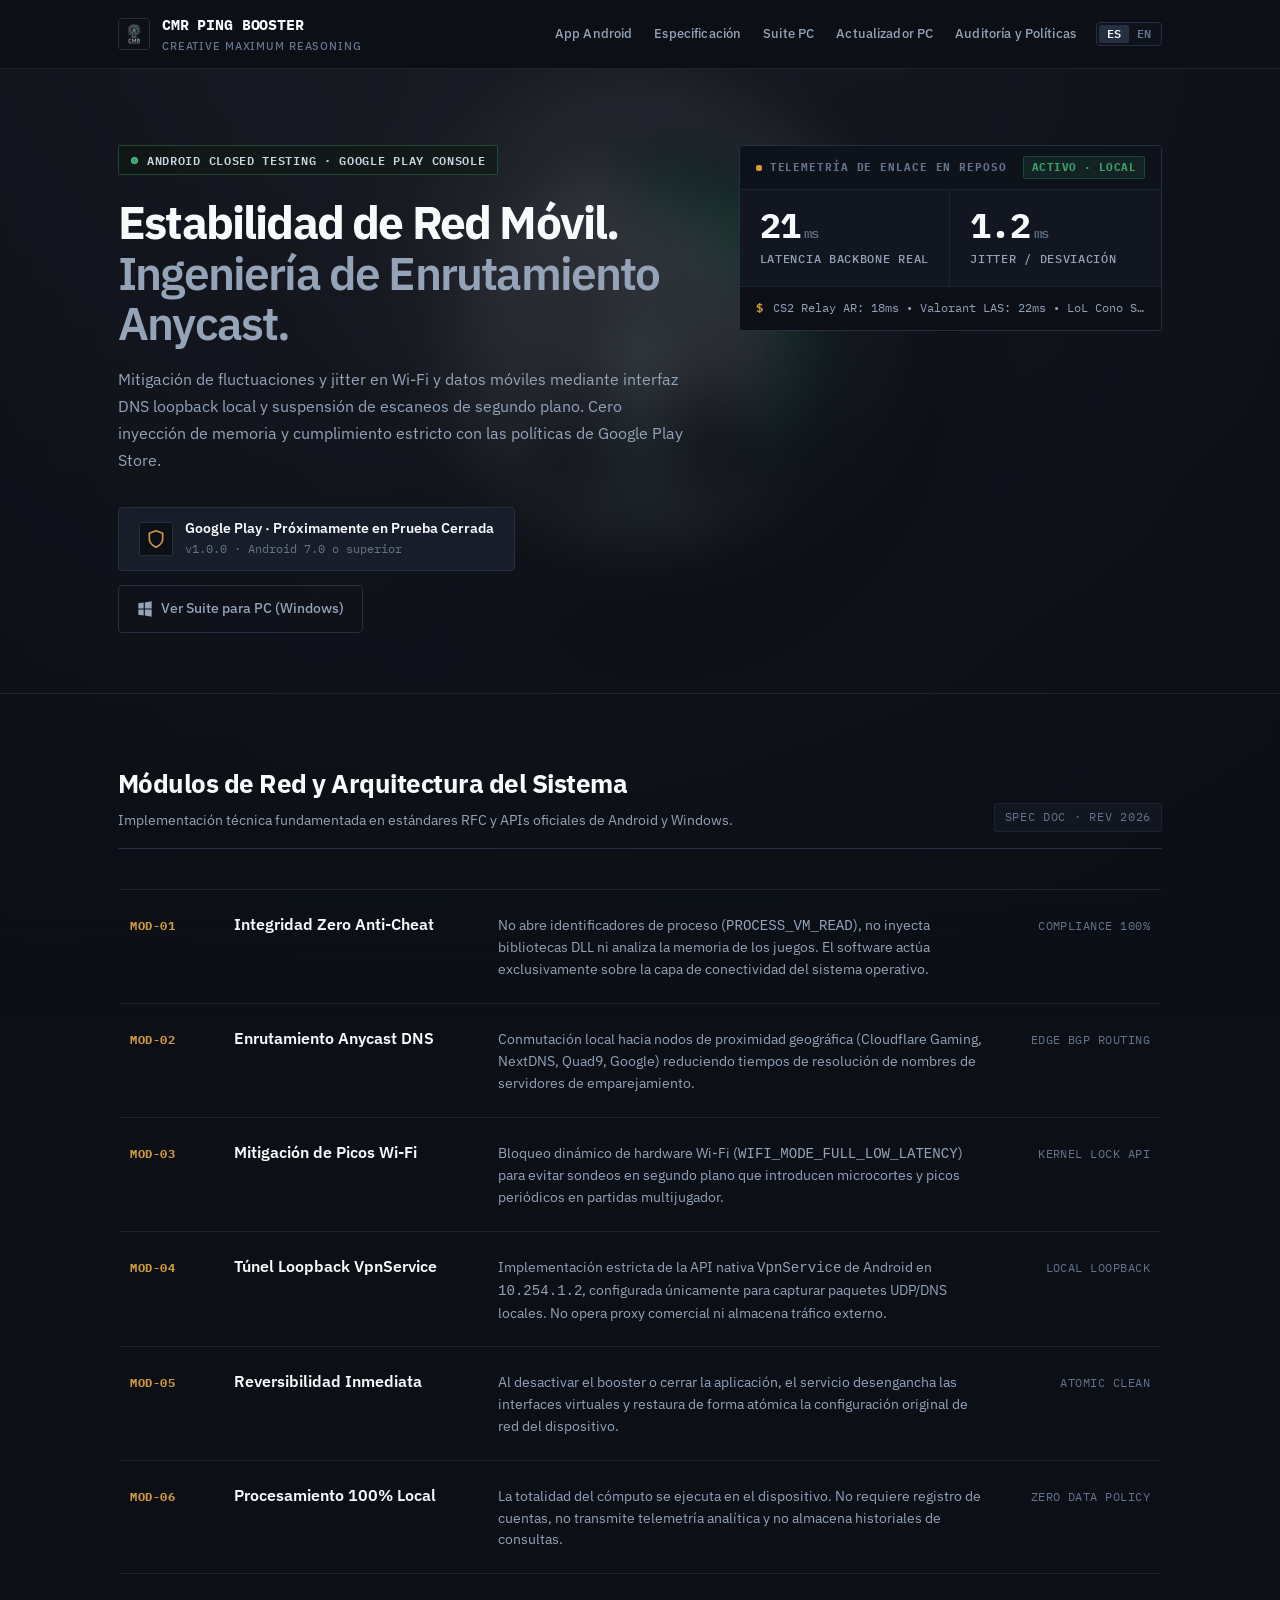
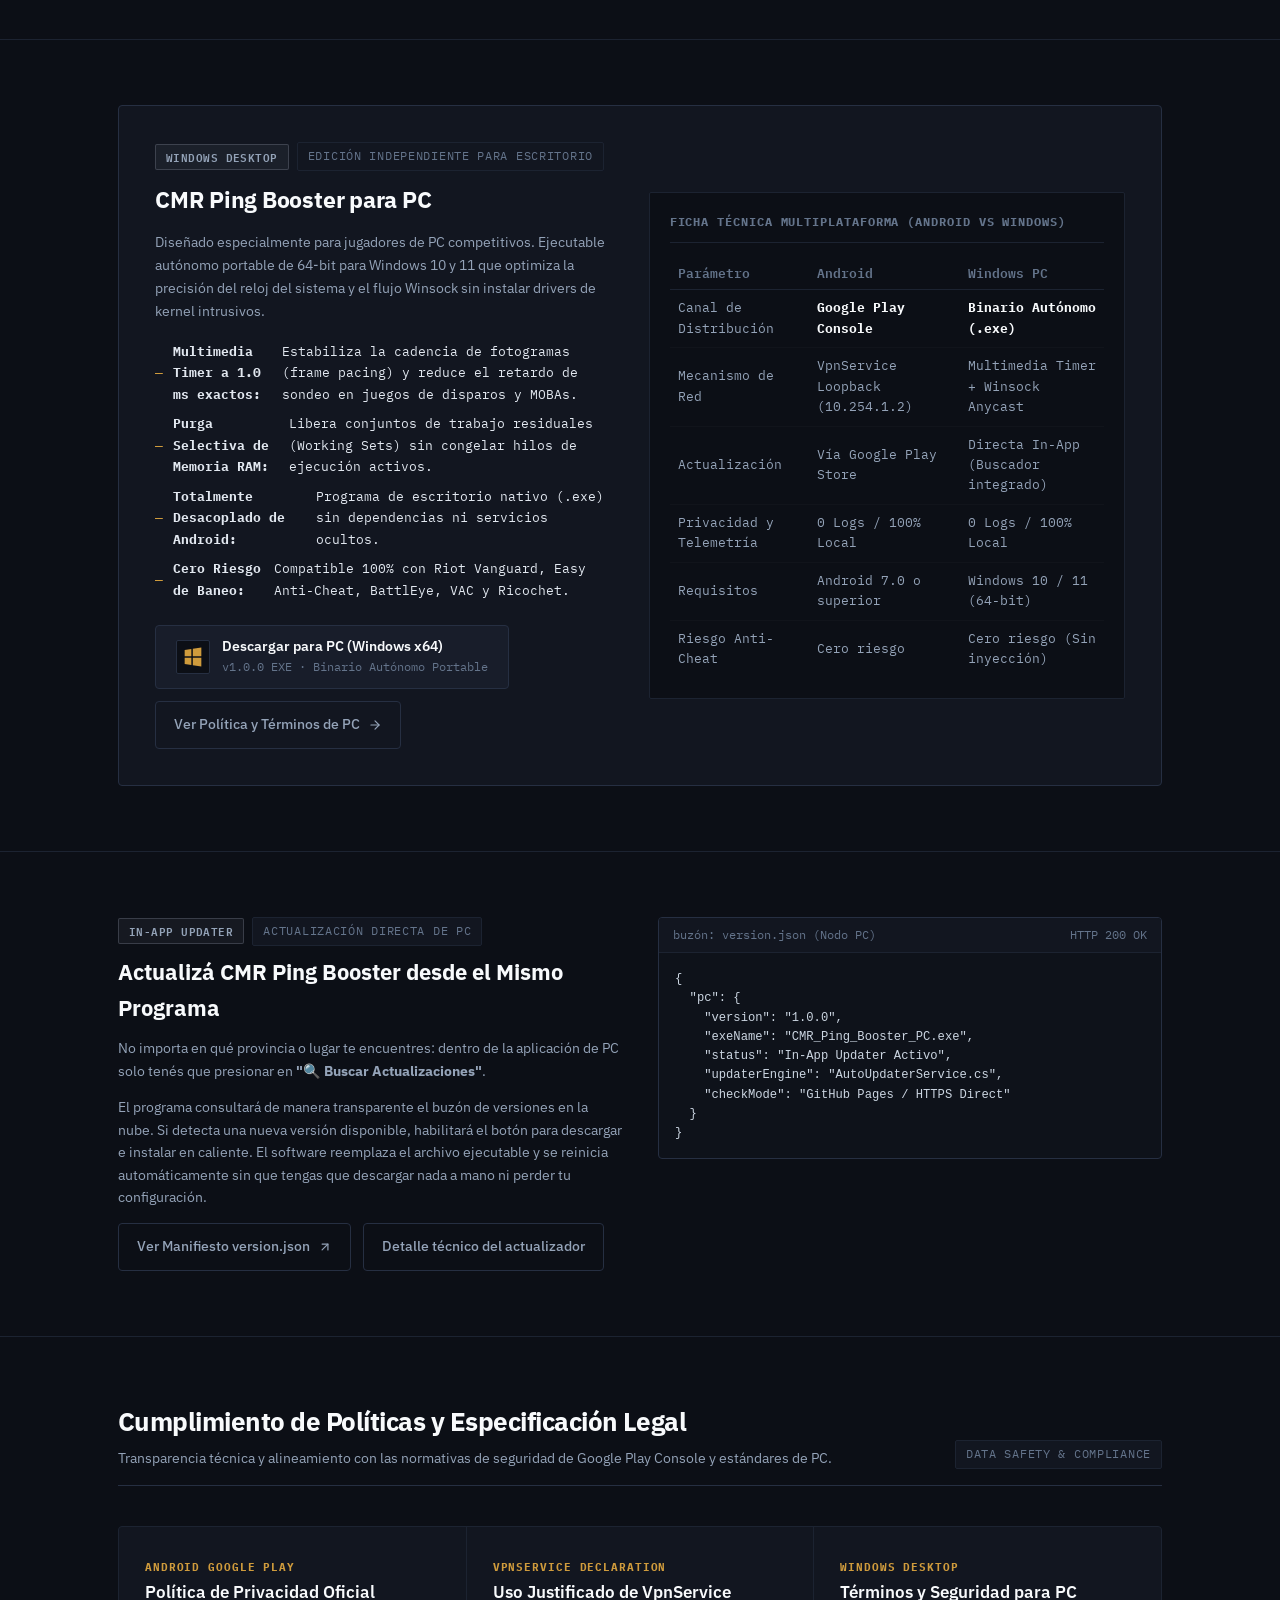
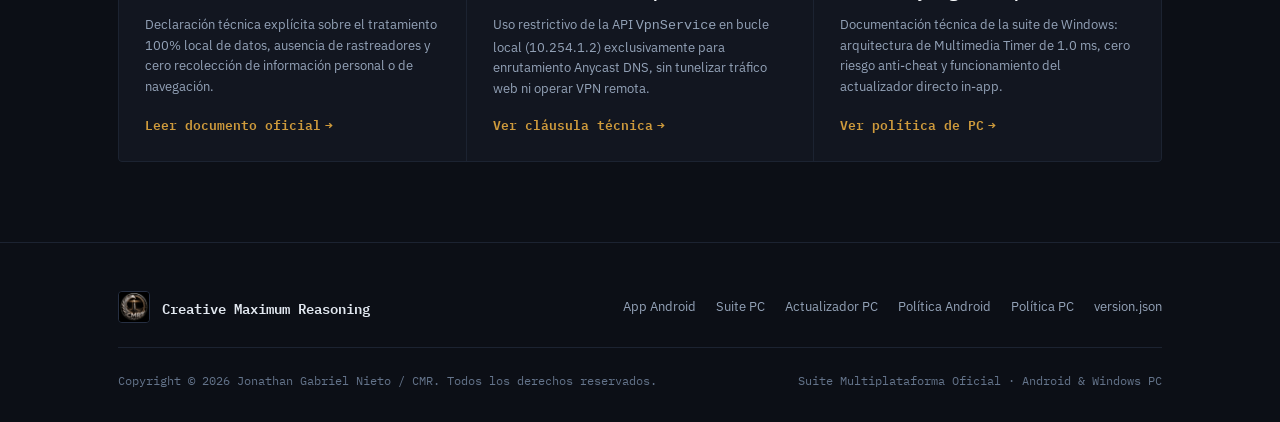
==== commit 4d23dd4a: "Actualización: sincronización automática (2026-09-12 14:34:53)" ====
--- a/index.html
+++ b/index.html
@@ -117,7 +117,7 @@
                   </svg>
                 </div>
                 <div class="btn-content">
-                  <span class="btn-title">Google Play · Prueba Cerrada</span>
+                  <span class="btn-title">Google Play · Próximamente en Prueba Cerrada</span>
                   <span class="btn-sub" id="android-version-badge">v1.0.0 · Android 7.0 o superior</span>
                 </div>
               </a>
--- a/styles.css
+++ b/styles.css
@@ -4,25 +4,25 @@
    ========================================================================== */
 
 :root {
-  /* Fondo Sólido Grafito & Carbón con Matiz Bosque Mate */
-  --bg-canvas: #090c0a;
-  --bg-panel: #101613;
-  --bg-panel-elevated: #141c18;
-  --bg-panel-subtle: #0c120f;
-  --bg-input: #080b09;
-
-  /* Bordes de Corte Técnico y Separadores con Pátina Mineral */
-  --border-dim: #18231c;
-  --border-subtle: #223027;
-  --border-mid: #2f4236;
-  --border-strong: #405849;
-
-  /* Acentos Mate Calibrados (Bronce Industrial, Verde Óxido Artesanal, Gris Acero) */
+  /* Fondo Táctico Carbón & Pizarra Antracita (Sincronizado con el Emblema de Radar) */
+  --bg-canvas: #0c0f16;
+  --bg-panel: #121620;
+  --bg-panel-elevated: #181d2a;
+  --bg-panel-subtle: #0e121a;
+  --bg-input: #090c12;
+
+  /* Bordes de Corte Técnico y Separadores con Tono Acero y Pizarra */
+  --border-dim: #1c2331;
+  --border-subtle: #262f42;
+  --border-mid: #34415a;
+  --border-strong: #48597a;
+
+  /* Acentos Mate Calibrados (Bronce Industrial, Verde Radar de Telecomunicaciones, Gris Acero) */
   --accent-gold: #cf9b3c;
   --accent-gold-subtle: rgba(207, 155, 60, 0.08);
   --accent-gold-border: rgba(207, 155, 60, 0.25);
-  --accent-green: #5b9279;
-  --accent-green-subtle: rgba(91, 146, 121, 0.12);
+  --accent-green: #38a169;
+  --accent-green-subtle: rgba(56, 161, 105, 0.12);
   --accent-steel: #8b93a3;
   --accent-steel-subtle: rgba(139, 147, 163, 0.10);
 
@@ -68,24 +68,26 @@
   min-height: 100vh;
 }
 
-/* ================= TEXTURA DE FONDO VERDE PIZARRA MATE (ARTESANAL) =================
-   Imagen de textura física de grano mineral y fibra vegetal verdosa mate,
-   combinada con un halo sutil de bronce cálido superior. */
+/* ================= ATMÓSFERA DE FONDO DE INSTRUMENTACIÓN & RADAR =================
+   Fondo ambiental oficial derivado del emblema de radar y telemetría de CMR Ping Booster.
+   Refleja la identidad visual de la aplicación con degradé cenital carbón-acero y presencia de señal. */
 body::before {
   content: "";
   position: fixed;
-  top: 0;
-  left: 0;
-  width: 100vw;
-  height: 100vh;
+  top: -24px;
+  left: -24px;
+  width: calc(100vw + 48px);
+  height: calc(100vh + 48px);
   background-image: 
-    radial-gradient(circle at 50% 0%, rgba(207, 155, 60, 0.045) 0%, transparent 65%),
-    radial-gradient(circle at 50% 45%, rgba(91, 146, 121, 0.06) 0%, transparent 80%),
-    url("./assets/green_slate_texture.jpg");
-  background-size: 100% 100%, 100% 100%, 600px 600px;
-  background-position: center top, center center, 0 0;
-  background-repeat: no-repeat, no-repeat, repeat;
-  opacity: 0.38;
+    radial-gradient(ellipse at 50% 20%, rgba(37, 41, 50, 0.25) 0%, rgba(12, 15, 22, 0.70) 85%),
+    url("./assets/radar_bg_hd.jpg");
+  background-size: cover, cover;
+  background-position: center top, center top;
+  background-repeat: no-repeat, no-repeat;
+  filter: blur(28px);
+  -webkit-filter: blur(28px);
+  transform: scale(1.06);
+  opacity: 0.75;
   pointer-events: none;
   z-index: -1;
 }
@@ -248,9 +250,9 @@
 }
 
 .badge-pill-status.android {
-  border-color: rgba(91, 146, 121, 0.35);
+  border-color: rgba(56, 161, 105, 0.35);
   color: #a7f3d0;
-  background: rgba(91, 146, 121, 0.08);
+  background: rgba(56, 161, 105, 0.08);
 }
 
 .badge-pill-status.pc {
@@ -284,7 +286,7 @@
   gap: 9px;
   align-self: flex-start;
   background: rgba(16, 26, 20, 0.65);
-  border: 1px solid rgba(91, 146, 121, 0.35);
+  border: 1px solid rgba(56, 161, 105, 0.35);
   padding: 5px 12px;
   border-radius: var(--radius-xs);
   font-size: 0.72rem;
@@ -352,13 +354,13 @@
 
 .btn-download:hover {
   background: #14221a;
-  border-color: rgba(91, 146, 121, 0.55);
+  border-color: rgba(56, 161, 105, 0.55);
   box-shadow: 0 6px 20px rgba(16, 32, 23, 0.40);
   transform: translateY(-2px);
 }
 
 .btn-download:hover .btn-icon-wrapper {
-  border-color: rgba(91, 146, 121, 0.50);
+  border-color: rgba(56, 161, 105, 0.50);
   background: #0c1510;
   color: #a7f3d0;
 }
@@ -418,8 +420,8 @@
 
 .btn-secondary-action:hover {
   color: var(--text-pure);
-  border-color: rgba(91, 146, 121, 0.45);
-  background: rgba(91, 146, 121, 0.12);
+  border-color: rgba(56, 161, 105, 0.45);
+  background: rgba(56, 161, 105, 0.12);
   transform: translateY(-1px);
 }
 
@@ -433,7 +435,7 @@
 }
 
 .telemetry-rack:hover {
-  border-color: rgba(91, 146, 121, 0.40);
+  border-color: rgba(56, 161, 105, 0.40);
   box-shadow: 0 8px 24px rgba(16, 30, 22, 0.35);
 }
 
@@ -614,7 +616,7 @@
 
 .spec-row:hover {
   background: rgba(18, 30, 23, 0.45);
-  border-color: rgba(91, 146, 121, 0.30);
+  border-color: rgba(56, 161, 105, 0.30);
   padding-left: 16px;
 }
 
@@ -714,7 +716,7 @@
 
 .arch-compare-box:hover {
   background: #111b15;
-  border-color: rgba(91, 146, 121, 0.40);
+  border-color: rgba(56, 161, 105, 0.40);
   box-shadow: 0 6px 20px rgba(16, 32, 23, 0.30);
 }
 
@@ -841,7 +843,7 @@
 
 .audit-cell:hover {
   background: #132219;
-  box-shadow: inset 0 0 0 1px rgba(91, 146, 121, 0.45);
+  box-shadow: inset 0 0 0 1px rgba(56, 161, 105, 0.45);
 }
 
 .audit-cell:hover h3 {
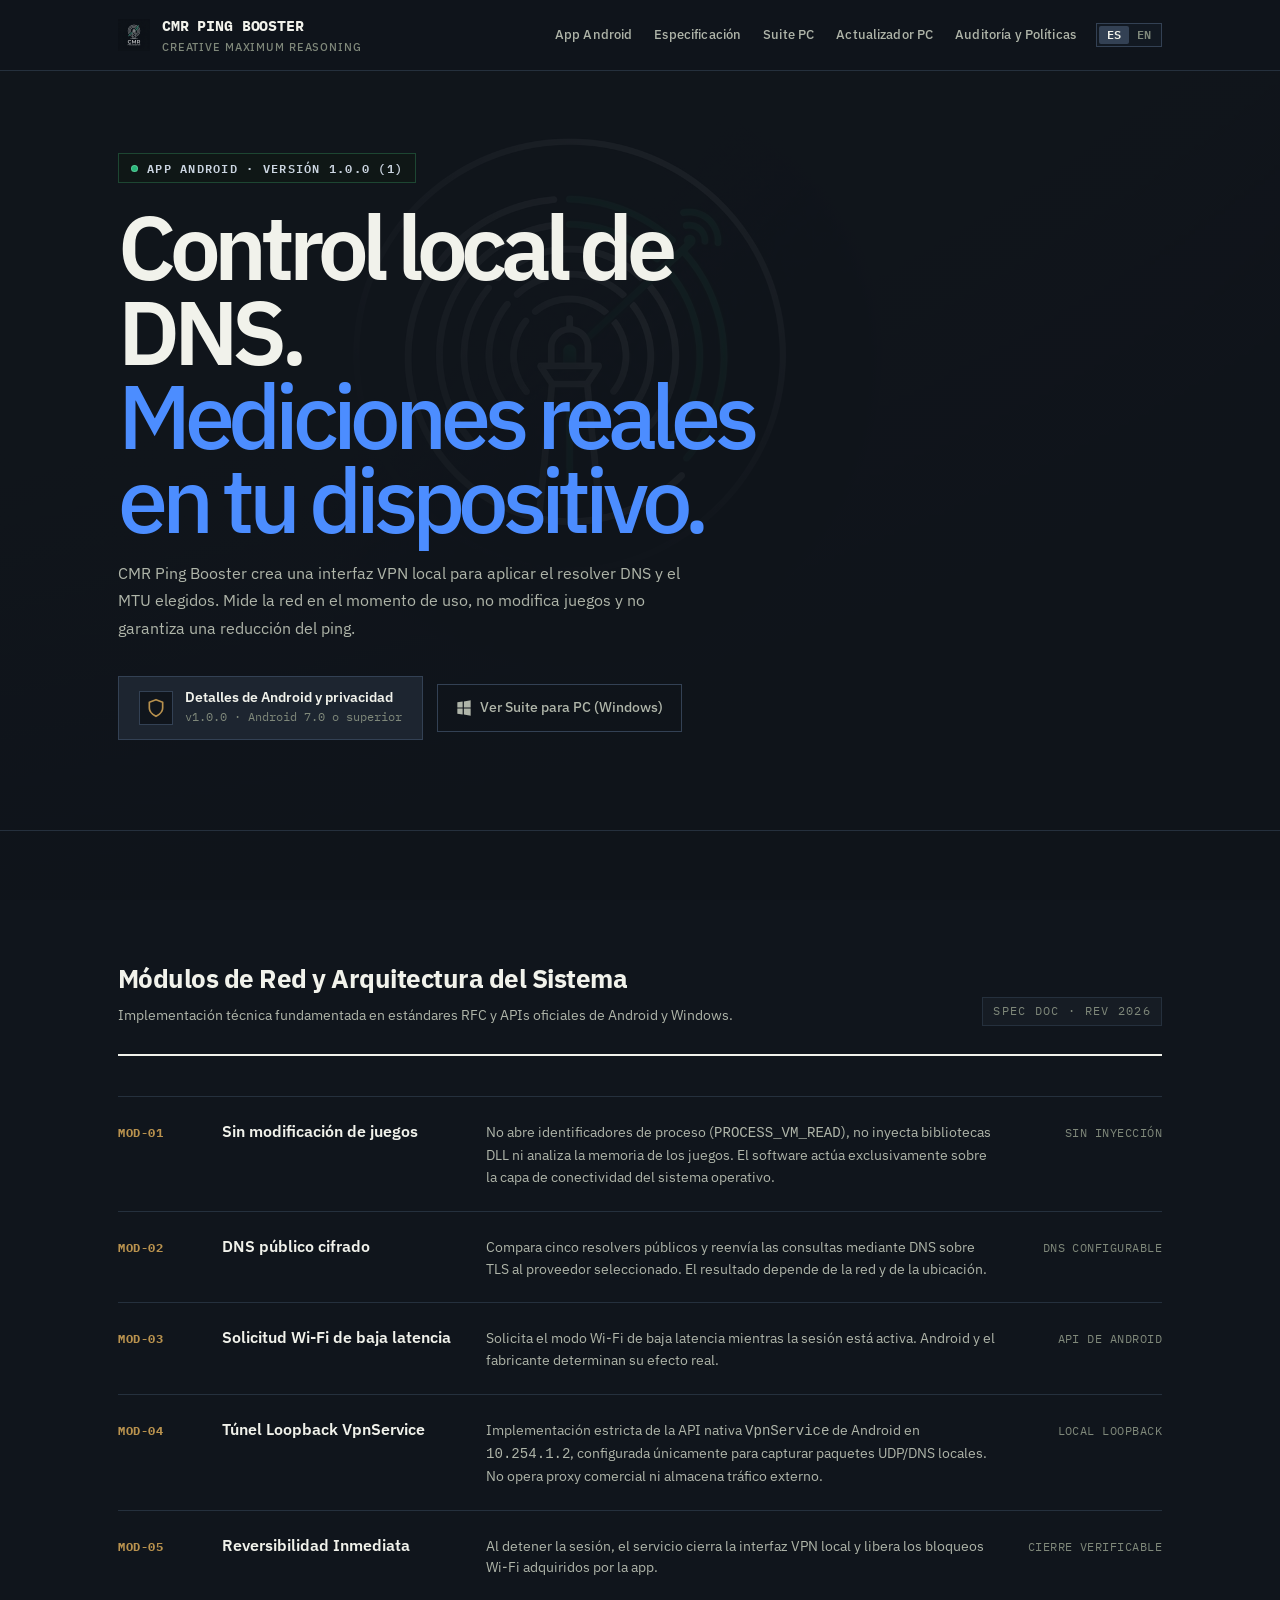
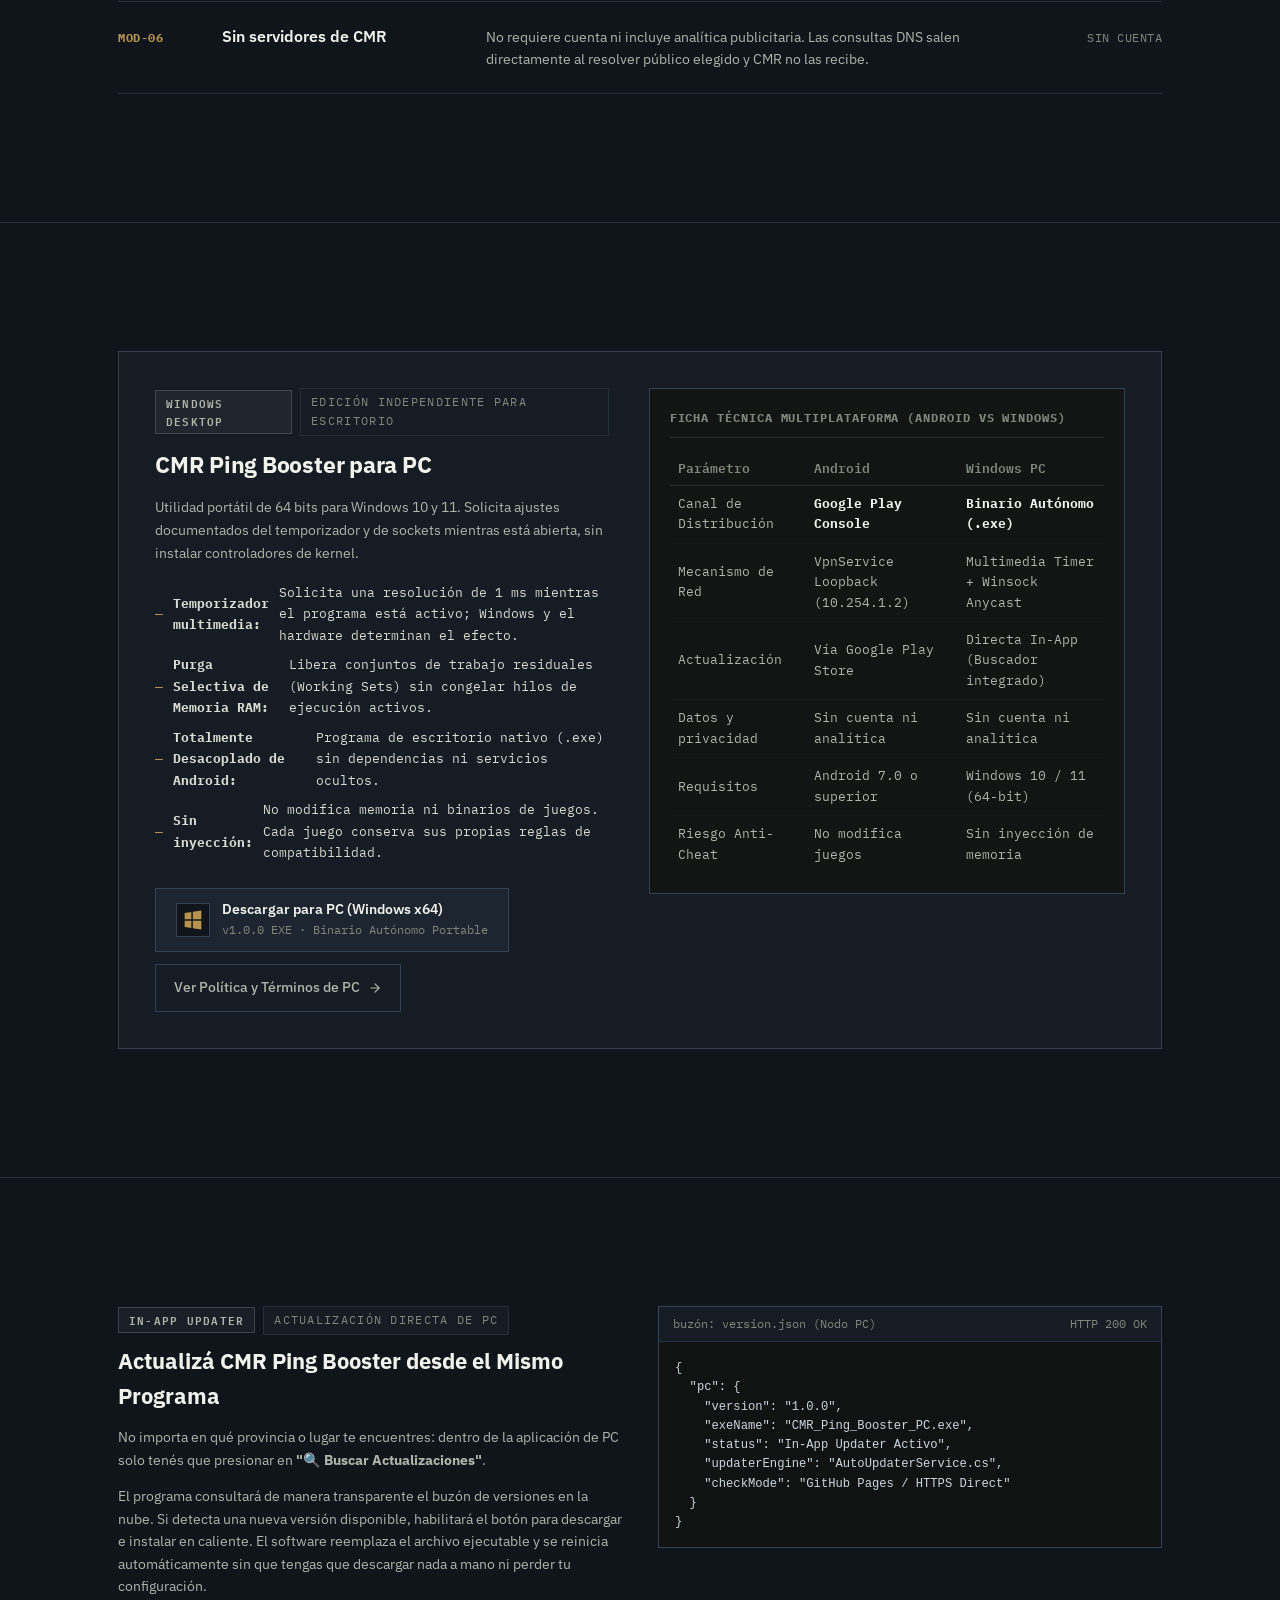
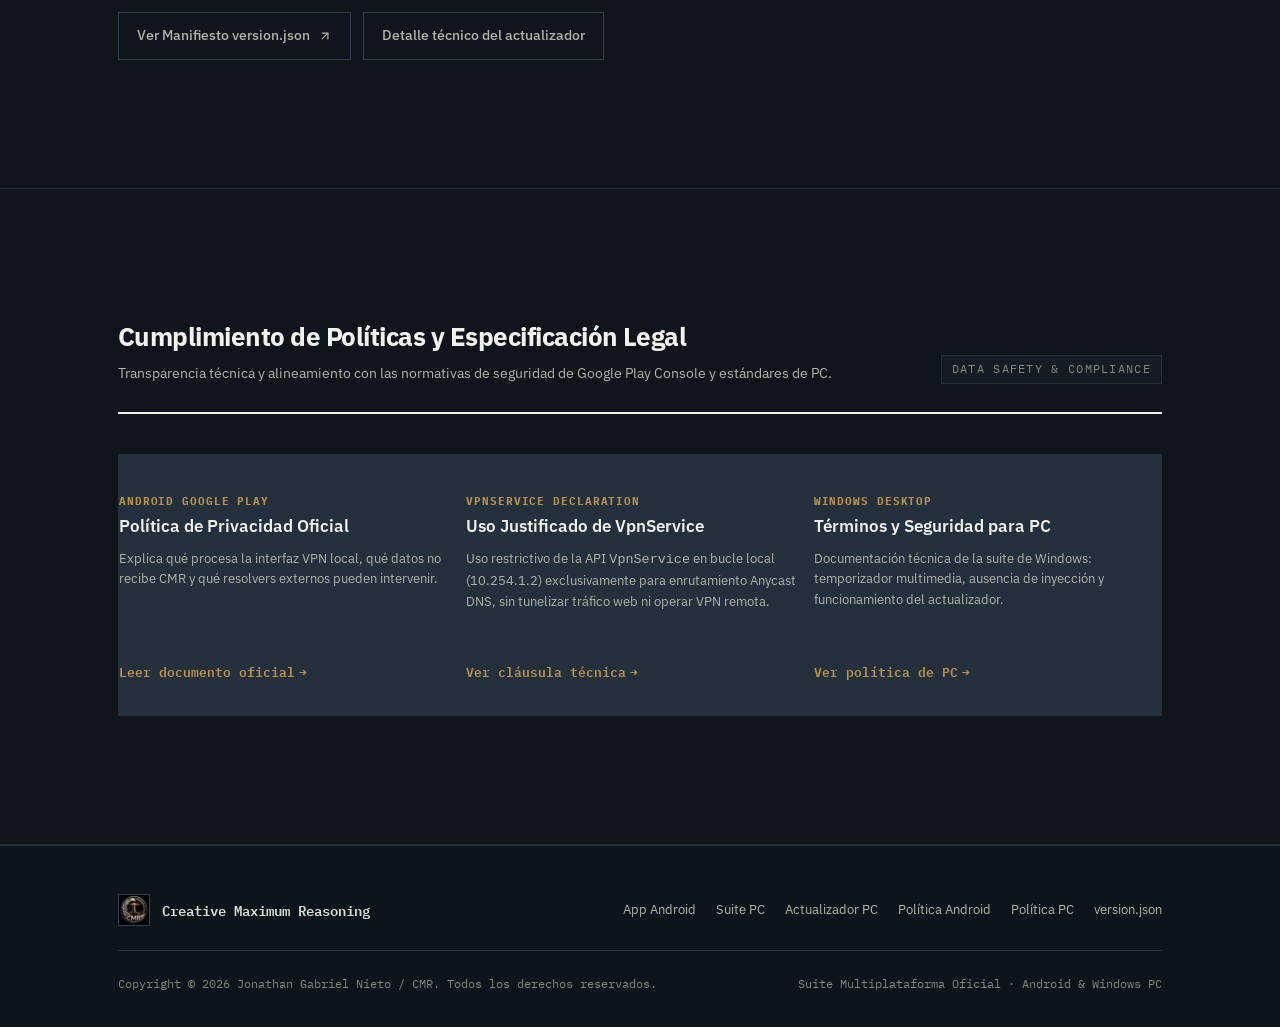
==== commit dc389150: "Add files via upload" ====
--- a/index.html
+++ b/index.html
@@ -3,30 +3,30 @@
 <head>
   <meta charset="UTF-8">
   <meta name="viewport" content="width=device-width, initial-scale=1.0">
-  <title>CMR Ping Booster · Suite de Estabilidad de Red Gaming (Android & PC)</title>
-  
-  <meta name="description" content="Sitio oficial de CMR Ping Booster. Optimización de latencia, enrutamiento Anycast DNS y mitigación de jitter para juegos móviles y PC. Cumplimiento con las políticas de Google Play Store.">
+  <title>CMR Ping Booster | Red para juegos</title>
+
+  <meta name="description" content="Sitio oficial de CMR Ping Booster para Android y Windows: medición de red, DNS configurable, documentación y privacidad.">
   <meta name="author" content="Jonathan Gabriel Nieto / CMR — Creative Maximum Reasoning">
   <meta name="creator" content="Jonathan Gabriel Nieto">
   <meta name="publisher" content="Creative Maximum Reasoning (CMR)">
   <meta name="copyright" content="Copyright © 2026 Jonathan Gabriel Nieto / CMR — Creative Maximum Reasoning. Todos los derechos reservados.">
   <meta name="application-name" content="CMR Ping Booster">
   <meta name="theme-color" content="#090a0d">
-  
+
   <meta property="og:title" content="CMR Ping Booster · Suite Oficial de Red Gaming">
-  <meta property="og:description" content="Optimización de red y sistema en Android y Windows. Estilo técnico mate, enrutamiento Anycast LATAM y cero riesgo de anti-cheat.">
+  <meta property="og:description" content="Herramientas locales de medición y configuración de red para Android y Windows, sin promesas de rendimiento garantizado.">
   <meta property="og:type" content="website">
   <meta property="og:site_name" content="Creative Maximum Reasoning (CMR)">
   <meta property="og:image" content="./assets/cmr_brand.png">
   <meta property="article:author" content="Jonathan Gabriel Nieto">
-  
+
   <link rel="icon" type="image/x-icon" href="./assets/favicon.ico">
   <link rel="apple-touch-icon" href="./assets/logo.png">
-  
+
   <link rel="preconnect" href="https://fonts.googleapis.com">
   <link rel="preconnect" href="https://fonts.gstatic.com" crossorigin>
   <link href="https://fonts.googleapis.com/css2?family=IBM+Plex+Mono:wght@400;500;600;700&family=IBM+Plex+Sans:wght@400;500;600;700&display=swap" rel="stylesheet">
-  
+
   <link rel="stylesheet" href="./styles.css">
 
   <script type="application/ld+json">
@@ -55,7 +55,7 @@
       "name": "Jonathan Gabriel Nieto"
     },
     "copyrightYear": 2026,
-    "description": "Suite de optimización de red, mitigación de jitter y enrutamiento Anycast DNS para Android y PC desarrollada por Creative Maximum Reasoning."
+    "description": "Herramientas locales de medición y configuración DNS para Android y Windows desarrolladas por Creative Maximum Reasoning."
   }
   </script>
 </head>
@@ -79,7 +79,7 @@
           <a href="#auditoria" class="nav-link">Auditoría y Políticas</a>
         </nav>
         <div class="nav-actions">
-          <div class="lang-switch" aria-label="Selector de idioma">
+          <div class="lang-switch" role="group" aria-label="Selector de idioma">
             <a href="./index.html" class="lang-option active">ES</a>
             <a href="./en/index.html" class="lang-option">EN</a>
           </div>
@@ -93,20 +93,20 @@
     <section class="hero" id="app-android">
       <div class="container">
         <div class="hero-editorial">
-          
+
           <div class="hero-main-column">
             <div class="badge-live">
               <span class="status-indicator"></span>
-              <span>Android Closed Testing · Google Play Console</span>
-            </div>
-            
+              <span>APP ANDROID · VERSIÓN 1.0.0 (1)</span>
+            </div>
+
             <h2 class="hero-title">
-              Estabilidad de Red Móvil.<br>
-              <span class="hero-title-sub">Ingeniería de Enrutamiento Anycast.</span>
+              Control local de DNS.<br>
+              <span class="hero-title-sub">Mediciones reales en tu dispositivo.</span>
             </h2>
-            
+
             <p class="hero-subtitle">
-              Mitigación de fluctuaciones y jitter en Wi-Fi y datos móviles mediante interfaz DNS loopback local y suspensión de escaneos de segundo plano. Cero inyección de memoria y cumplimiento estricto con las políticas de Google Play Store.
+              CMR Ping Booster crea una interfaz VPN local para aplicar el resolver DNS y el MTU elegidos. Mide la red en el momento de uso, no modifica juegos y no garantiza una reducción del ping.
             </p>
 
             <div class="cta-group" id="descargas-android">
@@ -117,7 +117,7 @@
                   </svg>
                 </div>
                 <div class="btn-content">
-                  <span class="btn-title">Google Play · Próximamente en Prueba Cerrada</span>
+                  <span class="btn-title">Detalles de Android y privacidad</span>
                   <span class="btn-sub" id="android-version-badge">v1.0.0 · Android 7.0 o superior</span>
                 </div>
               </a>
@@ -131,35 +131,6 @@
             </div>
           </div>
 
-          <!-- RACK DE INSTRUMENTACIÓN TELEMÉTRICA -->
-          <div class="telemetry-rack">
-            <div class="rack-header">
-              <span class="rack-header-label">Telemetría de Enlace en Reposo</span>
-              <span class="rack-state-pill">ACTIVO · LOCAL</span>
-            </div>
-
-            <div class="rack-metrics-grid">
-              <div class="rack-metric-cell">
-                <div class="rack-metric-value">
-                  <span id="live-ping-val">21</span><span class="rack-metric-unit">ms</span>
-                </div>
-                <div class="rack-metric-caption">Latencia Backbone Real</div>
-              </div>
-              
-              <div class="rack-metric-cell">
-                <div class="rack-metric-value">
-                  <span id="live-jitter-val">1.2</span><span class="rack-metric-unit">ms</span>
-                </div>
-                <div class="rack-metric-caption">Jitter / Desviación</div>
-              </div>
-            </div>
-
-            <div class="rack-terminal">
-              <span class="terminal-prompt">$</span>
-              <span class="terminal-stream" id="radar-live-text">CS2 Relay AR: 18ms   •   Valorant LAS: 22ms   •   LoL Cono Sur: 19ms   •   Fortnite BR: 28ms</span>
-            </div>
-          </div>
-
         </div>
       </div>
     </section>
@@ -167,7 +138,7 @@
     <!-- ESPECIFICACIÓN DE INGENIERÍA Y ARQUITECTURA -->
     <section class="spec-section" id="arquitectura">
       <div class="container">
-        
+
         <div class="section-editorial-head">
           <div class="head-title-wrap">
             <h2>Módulos de Red y Arquitectura del Sistema</h2>
@@ -177,32 +148,32 @@
         </div>
 
         <div class="spec-rows-list">
-          
+
           <div class="spec-row">
             <span class="spec-code">MOD-01</span>
-            <div class="spec-name">Integridad Zero Anti-Cheat</div>
+            <div class="spec-name">Sin modificación de juegos</div>
             <div class="spec-desc">
               No abre identificadores de proceso (<code>PROCESS_VM_READ</code>), no inyecta bibliotecas DLL ni analiza la memoria de los juegos. El software actúa exclusivamente sobre la capa de conectividad del sistema operativo.
             </div>
-            <div class="spec-status">Compliance 100%</div>
+            <div class="spec-status">Sin inyección</div>
           </div>
 
           <div class="spec-row">
             <span class="spec-code">MOD-02</span>
-            <div class="spec-name">Enrutamiento Anycast DNS</div>
-            <div class="spec-desc">
-              Conmutación local hacia nodos de proximidad geográfica (Cloudflare Gaming, NextDNS, Quad9, Google) reduciendo tiempos de resolución de nombres de servidores de emparejamiento.
-            </div>
-            <div class="spec-status">Edge BGP Routing</div>
+            <div class="spec-name">DNS público cifrado</div>
+            <div class="spec-desc">
+              Compara cinco resolvers públicos y reenvía las consultas mediante DNS sobre TLS al proveedor seleccionado. El resultado depende de la red y de la ubicación.
+            </div>
+            <div class="spec-status">DNS configurable</div>
           </div>
 
           <div class="spec-row">
             <span class="spec-code">MOD-03</span>
-            <div class="spec-name">Mitigación de Picos Wi-Fi</div>
-            <div class="spec-desc">
-              Bloqueo dinámico de hardware Wi-Fi (<code>WIFI_MODE_FULL_LOW_LATENCY</code>) para evitar sondeos en segundo plano que introducen microcortes y picos periódicos en partidas multijugador.
-            </div>
-            <div class="spec-status">Kernel Lock API</div>
+            <div class="spec-name">Solicitud Wi-Fi de baja latencia</div>
+            <div class="spec-desc">
+              Solicita el modo Wi-Fi de baja latencia mientras la sesión está activa. Android y el fabricante determinan su efecto real.
+            </div>
+            <div class="spec-status">API de Android</div>
           </div>
 
           <div class="spec-row">
@@ -218,18 +189,18 @@
             <span class="spec-code">MOD-05</span>
             <div class="spec-name">Reversibilidad Inmediata</div>
             <div class="spec-desc">
-              Al desactivar el booster o cerrar la aplicación, el servicio desengancha las interfaces virtuales y restaura de forma atómica la configuración original de red del dispositivo.
-            </div>
-            <div class="spec-status">Atomic Clean</div>
+              Al detener la sesión, el servicio cierra la interfaz VPN local y libera los bloqueos Wi-Fi adquiridos por la app.
+            </div>
+            <div class="spec-status">Cierre verificable</div>
           </div>
 
           <div class="spec-row">
             <span class="spec-code">MOD-06</span>
-            <div class="spec-name">Procesamiento 100% Local</div>
-            <div class="spec-desc">
-              La totalidad del cómputo se ejecuta en el dispositivo. No requiere registro de cuentas, no transmite telemetría analítica y no almacena historiales de consultas.
-            </div>
-            <div class="spec-status">Zero Data Policy</div>
+            <div class="spec-name">Sin servidores de CMR</div>
+            <div class="spec-desc">
+              No requiere cuenta ni incluye analítica publicitaria. Las consultas DNS salen directamente al resolver público elegido y CMR no las recibe.
+            </div>
+            <div class="spec-status">Sin cuenta</div>
           </div>
 
         </div>
@@ -240,7 +211,7 @@
     <!-- APARTADO DEDICADO: SUITE PARA PC (WINDOWS) -->
     <section class="desktop-suite-section" id="suite-pc">
       <div class="container">
-        
+
         <div class="desktop-console-layout">
           <div class="desktop-info-col">
             <div style="display: flex; align-items: center; gap: 8px; margin-bottom: 6px;">
@@ -249,14 +220,14 @@
             </div>
             <h3>CMR Ping Booster para PC</h3>
             <p>
-              Diseñado especialmente para jugadores de PC competitivos. Ejecutable autónomo portable de 64-bit para Windows 10 y 11 que optimiza la precisión del reloj del sistema y el flujo Winsock sin instalar drivers de kernel intrusivos.
+              Utilidad portátil de 64 bits para Windows 10 y 11. Solicita ajustes documentados del temporizador y de sockets mientras está abierta, sin instalar controladores de kernel.
             </p>
-            
+
             <ul class="desktop-features-check">
-              <li><strong>Multimedia Timer a 1.0 ms exactos:</strong> Estabiliza la cadencia de fotogramas (frame pacing) y reduce el retardo de sondeo en juegos de disparos y MOBAs.</li>
+              <li><strong>Temporizador multimedia:</strong> Solicita una resolución de 1 ms mientras el programa está activo; Windows y el hardware determinan el efecto.</li>
               <li><strong>Purga Selectiva de Memoria RAM:</strong> Libera conjuntos de trabajo residuales (Working Sets) sin congelar hilos de ejecución activos.</li>
               <li><strong>Totalmente Desacoplado de Android:</strong> Programa de escritorio nativo (.exe) sin dependencias ni servicios ocultos.</li>
-              <li><strong>Cero Riesgo de Baneo:</strong> Compatible 100% con Riot Vanguard, Easy Anti-Cheat, BattlEye, VAC y Ricochet.</li>
+              <li><strong>Sin inyección:</strong> No modifica memoria ni binarios de juegos. Cada juego conserva sus propias reglas de compatibilidad.</li>
             </ul>
 
             <div style="display: flex; flex-wrap: wrap; gap: 12px; margin-top: 20px;">
@@ -309,9 +280,9 @@
                   <td>Directa In-App (Buscador integrado)</td>
                 </tr>
                 <tr>
-                  <td>Privacidad y Telemetría</td>
-                  <td>0 Logs / 100% Local</td>
-                  <td>0 Logs / 100% Local</td>
+                  <td>Datos y privacidad</td>
+                  <td>Sin cuenta ni analítica</td>
+                  <td>Sin cuenta ni analítica</td>
                 </tr>
                 <tr>
                   <td>Requisitos</td>
@@ -320,8 +291,8 @@
                 </tr>
                 <tr>
                   <td>Riesgo Anti-Cheat</td>
-                  <td>Cero riesgo</td>
-                  <td>Cero riesgo (Sin inyección)</td>
+                  <td>No modifica juegos</td>
+                  <td>Sin inyección de memoria</td>
                 </tr>
               </tbody>
             </table>
@@ -335,7 +306,7 @@
     <section class="updater-section" id="actualizador-pc">
       <div class="container">
         <div class="updater-layout">
-          
+
           <div class="updater-details">
             <div style="display: flex; align-items: center; gap: 8px; margin-bottom: 6px;">
               <span class="badge-pill-status pc">IN-APP UPDATER</span>
@@ -385,23 +356,23 @@
     <!-- AUDITORÍA DE CUMPLIMIENTO GOOGLE PLAY Y ESPECIFICACIONES LEGALES -->
     <section class="legal-audit-section" id="auditoria">
       <div class="container">
-        
+
         <div class="section-editorial-head">
           <div class="head-title-wrap">
             <h2>Cumplimiento de Políticas y Especificación Legal</h2>
             <p>Transparencia técnica y alineamiento con las normativas de seguridad de Google Play Console y estándares de PC.</p>
           </div>
-          <span class="head-meta-code">DATA SAFETY & COMPLIANCE</span>
+          <span class="head-meta-code">DATA SAFETY &amp; COMPLIANCE</span>
         </div>
 
         <div class="audit-grid">
-          
+
           <div class="audit-cell">
             <div>
               <span class="audit-cell-tag">ANDROID GOOGLE PLAY</span>
               <h3>Política de Privacidad Oficial</h3>
               <p>
-                Declaración técnica explícita sobre el tratamiento 100% local de datos, ausencia de rastreadores y cero recolección de información personal o de navegación.
+                Explica qué procesa la interfaz VPN local, qué datos no recibe CMR y qué resolvers externos pueden intervenir.
               </p>
             </div>
             <a href="./privacy.html" class="audit-cell-link">
@@ -429,7 +400,7 @@
               <span class="audit-cell-tag">WINDOWS DESKTOP</span>
               <h3>Términos y Seguridad para PC</h3>
               <p>
-                Documentación técnica de la suite de Windows: arquitectura de Multimedia Timer de 1.0 ms, cero riesgo anti-cheat y funcionamiento del actualizador directo in-app.
+                Documentación técnica de la suite de Windows: temporizador multimedia, ausencia de inyección y funcionamiento del actualizador.
               </p>
             </div>
             <a href="./pc-privacy.html" class="audit-cell-link">
@@ -451,7 +422,7 @@
           <img src="./assets/cmr_brand.png?v=2026" alt="Logo Oficial CMR" class="footer-logo-img">
           <span class="footer-brand-name">Creative Maximum Reasoning</span>
         </div>
-        
+
         <div class="footer-links-row">
           <a href="#app-android" class="footer-link">App Android</a>
           <a href="#suite-pc" class="footer-link">Suite PC</a>
@@ -464,7 +435,7 @@
 
       <div class="footer-bottom-row">
         <span>Copyright © 2026 Jonathan Gabriel Nieto / CMR. Todos los derechos reservados.</span>
-        <span>Suite Multiplataforma Oficial · Android & Windows PC</span>
+        <span>Suite Multiplataforma Oficial · Android &amp; Windows PC</span>
       </div>
     </div>
   </footer>
--- a/styles.css
+++ b/styles.css
@@ -1,1216 +1,1606 @@
-/* ==========================================================================
-   CMR PING BOOSTER — SISTEMA DE DISEÑO MATE INDUSTRIAL & EDITORIAL TÉCNICO
-   Arquitectura visual de instrumentación técnica, acabados minerales y alta legibilidad.
-   ========================================================================== */
-
+/* ==========================================================================
+   CMR PING BOOSTER — SISTEMA DE DISEÑO MATE INDUSTRIAL & EDITORIAL TÉCNICO
+   Arquitectura visual de instrumentación técnica, acabados minerales y alta legibilidad.
+   ========================================================================== */
+
+:root {
+  /* Fondo Táctico Carbón & Pizarra Antracita (Sincronizado con el Emblema de Radar) */
+  --bg-canvas: #0c0f16;
+  --bg-panel: #121620;
+  --bg-panel-elevated: #181d2a;
+  --bg-panel-subtle: #0e121a;
+  --bg-input: #090c12;
+
+  /* Bordes de Corte Técnico y Separadores con Tono Acero y Pizarra */
+  --border-dim: #1c2331;
+  --border-subtle: #262f42;
+  --border-mid: #34415a;
+  --border-strong: #48597a;
+
+  /* Acentos Mate Calibrados (Bronce Industrial, Verde Radar de Telecomunicaciones, Gris Acero) */
+  --accent-gold: #cf9b3c;
+  --accent-gold-subtle: rgba(207, 155, 60, 0.08);
+  --accent-gold-border: rgba(207, 155, 60, 0.25);
+  --accent-green: #38a169;
+  --accent-green-subtle: rgba(56, 161, 105, 0.12);
+  --accent-steel: #8b93a3;
+  --accent-steel-subtle: rgba(139, 147, 163, 0.10);
+
+  /* Tipografía Técnica de Ingeniería (IBM Plex) */
+  --text-pure: #f8fafc;
+  --text-primary: #e2e8f0;
+  --text-secondary: #94a3b8;
+  --text-muted: #64748b;
+  --text-code: #cbd5e1;
+
+  --font-main: 'IBM Plex Sans', -apple-system, BlinkMacSystemFont, 'Segoe UI', Roboto, sans-serif;
+  --font-mono: 'IBM Plex Mono', 'Consolas', monospace;
+
+  --radius-xs: 2px;
+  --radius-sm: 4px;
+  --radius-md: 6px;
+  --radius-lg: 8px;
+
+  --ease-fast: 0.2s cubic-bezier(0.16, 1, 0.3, 1);
+  --ease-smooth: 0.3s cubic-bezier(0.16, 1, 0.3, 1);
+}
+
+*, *::before, *::after {
+  box-sizing: border-box;
+  margin: 0;
+  padding: 0;
+}
+
+html {
+  scroll-behavior: smooth;
+  color-scheme: dark;
+}
+
+body {
+  background-color: var(--bg-canvas);
+  color: var(--text-primary);
+  font-family: var(--font-main);
+  line-height: 1.6;
+  -webkit-font-smoothing: antialiased;
+  -moz-osx-font-smoothing: grayscale;
+  overflow-x: hidden;
+  position: relative;
+  min-height: 100vh;
+}
+
+/* ================= ATMÓSFERA DE FONDO DE INSTRUMENTACIÓN & RADAR =================
+   Fondo ambiental oficial derivado del emblema de radar y telemetría de CMR Ping Booster.
+   Refleja la identidad visual de la aplicación con degradé cenital carbón-acero y presencia de señal. */
+body::before {
+  content: "";
+  position: fixed;
+  top: -24px;
+  left: -24px;
+  width: calc(100vw + 48px);
+  height: calc(100vh + 48px);
+  background-image: 
+    radial-gradient(ellipse at 50% 20%, rgba(37, 41, 50, 0.25) 0%, rgba(12, 15, 22, 0.70) 85%),
+    url("./assets/radar_bg_hd.jpg");
+  background-size: cover, cover;
+  background-position: center top, center top;
+  background-repeat: no-repeat, no-repeat;
+  filter: none;
+  -webkit-filter: none;
+  transform: scale(1.06);
+  opacity: 0.75;
+  pointer-events: none;
+  z-index: -1;
+}
+
+/* Contenedor central con guías de alineación */
+.container {
+  width: 100%;
+  max-width: 1100px;
+  margin: 0 auto;
+  padding: 0 28px;
+}
+
+/* ================= HEADER / NAVBAR TÉCNICO ================= */
+.navbar {
+  position: sticky;
+  top: 0;
+  z-index: 100;
+  background: var(--bg-canvas);
+  border-bottom: 1px solid var(--border-dim);
+  padding: 13px 0;
+}
+
+.nav-container {
+  display: flex;
+  align-items: center;
+  justify-content: space-between;
+  gap: 16px;
+}
+
+.nav-wrapper {
+  display: flex;
+  align-items: center;
+  gap: 20px;
+}
+
+.brand {
+  display: flex;
+  align-items: center;
+  gap: 12px;
+  text-decoration: none;
+  color: inherit;
+}
+
+.brand-logo {
+  width: 32px;
+  height: 32px;
+  border-radius: var(--radius-sm);
+  border: 1px solid var(--border-subtle);
+  display: block;
+}
+
+.brand-text h1 {
+  font-size: 0.92rem;
+  font-weight: 700;
+  letter-spacing: -0.01em;
+  color: var(--text-pure);
+  text-transform: uppercase;
+  font-family: var(--font-mono);
+}
+
+.brand-text span {
+  font-size: 0.68rem;
+  color: var(--text-muted);
+  text-transform: uppercase;
+  letter-spacing: 0.08em;
+  font-weight: 500;
+  display: block;
+  margin-top: 1px;
+}
+
+.nav-links {
+  display: flex;
+  align-items: center;
+  gap: 22px;
+}
+
+.nav-link {
+  color: var(--text-secondary);
+  text-decoration: none;
+  font-size: 0.82rem;
+  font-weight: 500;
+  letter-spacing: 0.01em;
+  transition: color var(--ease-fast);
+}
+
+.nav-link:hover {
+  color: var(--text-pure);
+}
+
+.btn-nav {
+  padding: 6px 14px;
+  background: var(--bg-panel-elevated);
+  border: 1px solid var(--border-subtle);
+  color: var(--text-primary);
+  font-size: 0.80rem;
+  font-weight: 600;
+  border-radius: var(--radius-xs);
+  text-decoration: none;
+  transition: all var(--ease-fast);
+  font-family: var(--font-mono);
+  letter-spacing: 0.02em;
+}
+
+.btn-nav:hover {
+  background: var(--border-dim);
+  border-color: var(--border-mid);
+  color: var(--text-pure);
+}
+
+/* Selector de Idioma (ES / EN) */
+.nav-actions {
+  display: flex;
+  align-items: center;
+  gap: 12px;
+}
+
+.lang-switch {
+  display: inline-flex;
+  align-items: center;
+  background: var(--bg-panel-subtle);
+  border: 1px solid var(--border-subtle);
+  border-radius: var(--radius-sm);
+  padding: 2px;
+  font-family: var(--font-mono);
+  font-size: 0.72rem;
+  font-weight: 600;
+}
+
+.lang-option {
+  padding: 3px 8px;
+  color: var(--text-muted);
+  text-decoration: none;
+  border-radius: 2px;
+  transition: all var(--ease-fast);
+  line-height: 1;
+}
+
+.lang-option:hover {
+  color: var(--text-primary);
+}
+
+.lang-option.active {
+  background: var(--border-subtle);
+  color: var(--text-pure);
+}
+
+.badge-pill-status {
+  display: inline-flex;
+  align-items: center;
+  gap: 6px;
+  padding: 3px 10px;
+  font-family: var(--font-mono);
+  font-size: 0.70rem;
+  font-weight: 600;
+  letter-spacing: 0.04em;
+  border-radius: var(--radius-xs);
+  border: 1px solid var(--border-subtle);
+  background: var(--bg-panel-subtle);
+  color: var(--text-secondary);
+}
+
+.badge-pill-status.android {
+  border-color: rgba(56, 161, 105, 0.35);
+  color: #a7f3d0;
+  background: rgba(56, 161, 105, 0.08);
+}
+
+.badge-pill-status.pc {
+  border-color: rgba(139, 147, 163, 0.30);
+  color: var(--text-secondary);
+  background: rgba(139, 147, 163, 0.08);
+}
+
+/* ================= HERO POSTER & PRESENTACIÓN ================= */
+.hero {
+  padding: 76px 0 60px;
+  position: relative;
+  border-bottom: 1px solid var(--border-dim);
+}
+
+.hero-editorial {
+  display: grid;
+  grid-template-columns: 1.15fr 0.85fr;
+  gap: 48px;
+  align-items: start;
+}
+
+.hero-main-column {
+  display: flex;
+  flex-direction: column;
+}
+
+.badge-live {
+  display: inline-flex;
+  align-items: center;
+  gap: 9px;
+  align-self: flex-start;
+  background: rgba(16, 26, 20, 0.65);
+  border: 1px solid rgba(56, 161, 105, 0.35);
+  padding: 5px 12px;
+  border-radius: var(--radius-xs);
+  font-size: 0.72rem;
+  font-weight: 600;
+  color: #cbd5e1;
+  text-transform: uppercase;
+  letter-spacing: 0.06em;
+  font-family: var(--font-mono);
+  margin-bottom: 22px;
+}
+
+.status-indicator {
+  width: 7px;
+  height: 7px;
+  background: var(--accent-green);
+  border: 1px solid rgba(167, 243, 208, 0.35);
+  border-radius: 50%;
+  display: inline-block;
+  flex-shrink: 0;
+}
+
+.hero-title {
+  font-size: 2.85rem;
+  font-weight: 800;
+  letter-spacing: -0.04em;
+  line-height: 1.1;
+  margin-bottom: 18px;
+  color: var(--text-pure);
+}
+
+.hero-title-sub {
+  color: var(--text-secondary);
+  font-weight: 600;
+}
+
+.hero-subtitle {
+  font-size: 1.02rem;
+  color: var(--text-secondary);
+  line-height: 1.65;
+  margin-bottom: 34px;
+  max-width: 580px;
+}
+
+/* ================= BOTONES MECANIZADOS ARTESANALES (VERDE MATE HOVER) ================= */
+.cta-group {
+  display: flex;
+  gap: 14px;
+  flex-wrap: wrap;
+  align-items: center;
+}
+
+.btn-download {
+  display: inline-flex;
+  align-items: center;
+  gap: 12px;
+  padding: 12px 20px;
+  background: var(--bg-panel-elevated);
+  border: 1px solid var(--border-subtle);
+  border-radius: var(--radius-sm);
+  text-decoration: none;
+  color: var(--text-pure);
+  transition: all 0.25s cubic-bezier(0.16, 1, 0.3, 1);
+  text-align: left;
+}
+
+.btn-download:hover {
+  background: #14221a;
+  border-color: rgba(56, 161, 105, 0.55);
+  box-shadow: 0 6px 20px rgba(16, 32, 23, 0.40);
+  transform: translateY(-2px);
+}
+
+.btn-download:hover .btn-icon-wrapper {
+  border-color: rgba(56, 161, 105, 0.50);
+  background: #0c1510;
+  color: #a7f3d0;
+}
+
+.btn-download:active {
+  transform: translateY(0);
+}
+
+.btn-icon-wrapper {
+  width: 34px;
+  height: 34px;
+  background: var(--bg-canvas);
+  border: 1px solid var(--border-subtle);
+  border-radius: var(--radius-xs);
+  display: flex;
+  align-items: center;
+  justify-content: center;
+  color: var(--accent-gold);
+  flex-shrink: 0;
+  transition: all 0.25s ease;
+}
+
+.btn-content {
+  display: flex;
+  flex-direction: column;
+}
+
+.btn-title {
+  font-size: 0.88rem;
+  font-weight: 600;
+  color: var(--text-pure);
+  line-height: 1.25;
+}
+
+.btn-sub {
+  font-size: 0.72rem;
+  color: var(--text-muted);
+  font-family: var(--font-mono);
+  margin-top: 2px;
+}
+
+/* Botón secundario con pátina verde mate en hover */
+.btn-secondary-action {
+  display: inline-flex;
+  align-items: center;
+  gap: 8px;
+  padding: 12px 18px;
+  background: transparent;
+  border: 1px solid var(--border-subtle);
+  border-radius: var(--radius-sm);
+  color: var(--text-secondary);
+  font-size: 0.85rem;
+  font-weight: 500;
+  text-decoration: none;
+  transition: all 0.25s cubic-bezier(0.16, 1, 0.3, 1);
+}
+
+.btn-secondary-action:hover {
+  color: var(--text-pure);
+  border-color: rgba(56, 161, 105, 0.45);
+  background: rgba(56, 161, 105, 0.12);
+  transform: translateY(-1px);
+}
+
+/* ================= RACK DE INSTRUMENTACIÓN & TELEMETRÍA ================= */
+.telemetry-rack {
+  background: var(--bg-panel);
+  border: 1px solid var(--border-subtle);
+  border-radius: var(--radius-sm);
+  overflow: hidden;
+  transition: border-color 0.25s ease, box-shadow 0.25s ease;
+}
+
+.telemetry-rack:hover {
+  border-color: rgba(56, 161, 105, 0.40);
+  box-shadow: 0 8px 24px rgba(16, 30, 22, 0.35);
+}
+
+.rack-header {
+  display: flex;
+  justify-content: space-between;
+  align-items: center;
+  padding: 10px 16px;
+  background: var(--bg-panel-subtle);
+  border-bottom: 1px solid var(--border-dim);
+}
+
+.rack-header-label {
+  font-size: 0.70rem;
+  font-weight: 700;
+  text-transform: uppercase;
+  letter-spacing: 0.08em;
+  color: var(--text-muted);
+  font-family: var(--font-mono);
+  display: flex;
+  align-items: center;
+  gap: 8px;
+}
+
+.rack-header-label::before {
+  content: "";
+  display: inline-block;
+  width: 6px;
+  height: 6px;
+  background: var(--accent-gold);
+  border-radius: var(--radius-xs);
+}
+
+.rack-state-pill {
+  font-size: 0.68rem;
+  font-weight: 700;
+  font-family: var(--font-mono);
+  color: var(--accent-green);
+  background: var(--accent-green-subtle);
+  padding: 2px 8px;
+  border: 1px solid rgba(52, 211, 153, 0.2);
+  border-radius: var(--radius-xs);
+  letter-spacing: 0.04em;
+}
+
+.rack-metrics-grid {
+  display: grid;
+  grid-template-columns: 1fr 1fr;
+  border-bottom: 1px solid var(--border-dim);
+}
+
+.rack-metric-cell {
+  padding: 18px 20px;
+  border-right: 1px solid var(--border-dim);
+}
+
+.rack-metric-cell:last-child {
+  border-right: none;
+}
+
+.rack-metric-value {
+  font-family: var(--font-mono);
+  font-size: 2.2rem;
+  font-weight: 700;
+  line-height: 1;
+  color: var(--text-pure);
+  letter-spacing: -0.03em;
+  display: flex;
+  align-items: baseline;
+  gap: 4px;
+}
+
+.rack-metric-unit {
+  font-size: 0.85rem;
+  font-weight: 500;
+  color: var(--text-muted);
+}
+
+.rack-metric-caption {
+  font-size: 0.72rem;
+  color: var(--text-secondary);
+  font-weight: 500;
+  text-transform: uppercase;
+  letter-spacing: 0.06em;
+  margin-top: 6px;
+  font-family: var(--font-mono);
+}
+
+/* Terminal de servidores en vivo */
+.rack-terminal {
+  padding: 12px 16px;
+  background: var(--bg-canvas);
+  font-family: var(--font-mono);
+  font-size: 0.74rem;
+  color: var(--text-secondary);
+  display: flex;
+  align-items: center;
+  gap: 10px;
+  overflow: hidden;
+}
+
+.terminal-prompt {
+  color: var(--accent-gold);
+  font-weight: 700;
+  flex-shrink: 0;
+}
+
+.terminal-stream {
+  overflow: hidden;
+  white-space: nowrap;
+  text-overflow: ellipsis;
+  color: var(--text-secondary);
+}
+
+/* ================= ESPECIFICACIÓN DE INGENIERÍA (CARDLESS SPEC SHEET) =================
+   Estructura modular dividida en formato spec sheet con numeración de arquitectura y rigor técnico. */
+.spec-section {
+  padding: 70px 0 65px;
+  border-bottom: 1px solid var(--border-dim);
+}
+
+.section-editorial-head {
+  display: flex;
+  justify-content: space-between;
+  align-items: flex-end;
+  margin-bottom: 40px;
+  padding-bottom: 16px;
+  border-bottom: 1px solid var(--border-subtle);
+  flex-wrap: wrap;
+  gap: 16px;
+}
+
+.head-title-wrap h2 {
+  font-size: 1.6rem;
+  font-weight: 700;
+  letter-spacing: -0.02em;
+  color: var(--text-pure);
+}
+
+.head-title-wrap p {
+  color: var(--text-secondary);
+  font-size: 0.88rem;
+  margin-top: 4px;
+}
+
+.head-meta-code {
+  font-family: var(--font-mono);
+  font-size: 0.74rem;
+  color: var(--text-muted);
+  text-transform: uppercase;
+  letter-spacing: 0.06em;
+  background: var(--bg-panel);
+  border: 1px solid var(--border-dim);
+  padding: 4px 10px;
+  border-radius: var(--radius-xs);
+}
+
+/* Lista dividida de especificaciones técnicas (Anti-Cards) */
+.spec-rows-list {
+  display: flex;
+  flex-direction: column;
+}
+
+.spec-row {
+  display: grid;
+  grid-template-columns: 80px 240px 1fr 140px;
+  gap: 24px;
+  padding: 22px 12px;
+  border-bottom: 1px solid var(--border-dim);
+  align-items: baseline;
+  transition: all 0.25s cubic-bezier(0.16, 1, 0.3, 1);
+  border-radius: var(--radius-xs);
+}
+
+.spec-row:first-child {
+  border-top: 1px solid var(--border-dim);
+}
+
+.spec-row:hover {
+  background: rgba(18, 30, 23, 0.45);
+  border-color: rgba(56, 161, 105, 0.30);
+  padding-left: 16px;
+}
+
+.spec-code {
+  font-family: var(--font-mono);
+  font-size: 0.74rem;
+  font-weight: 700;
+  color: var(--accent-gold);
+  letter-spacing: 0.05em;
+}
+
+.spec-name {
+  font-size: 0.98rem;
+  font-weight: 600;
+  color: var(--text-pure);
+}
+
+.spec-desc {
+  font-size: 0.88rem;
+  color: var(--text-secondary);
+  line-height: 1.55;
+}
+
+.spec-status {
+  font-family: var(--font-mono);
+  font-size: 0.72rem;
+  color: var(--text-muted);
+  text-align: right;
+  text-transform: uppercase;
+  letter-spacing: 0.04em;
+}
+
+/* ================= SECCIÓN PC / COMPLEMENTO DE ESCRITORIO ================= */
+.desktop-suite-section {
+  padding: 65px 0;
+  border-bottom: 1px solid var(--border-dim);
+}
+
+.desktop-console-layout {
+  display: grid;
+  grid-template-columns: 1fr 1.05fr;
+  gap: 40px;
+  align-items: center;
+  background: var(--bg-panel);
+  border: 1px solid var(--border-subtle);
+  border-radius: var(--radius-sm);
+  padding: 36px;
+}
+
+.desktop-info-col h3 {
+  font-size: 1.45rem;
+  font-weight: 700;
+  color: var(--text-pure);
+  margin-top: 10px;
+  margin-bottom: 12px;
+  letter-spacing: -0.01em;
+}
+
+.desktop-info-col p {
+  font-size: 0.90rem;
+  color: var(--text-secondary);
+  line-height: 1.6;
+  margin-bottom: 14px;
+}
+
+.desktop-features-check {
+  list-style: none;
+  display: flex;
+  flex-direction: column;
+  gap: 8px;
+  margin: 18px 0 24px;
+}
+
+.desktop-features-check li {
+  display: flex;
+  align-items: center;
+  gap: 10px;
+  font-size: 0.84rem;
+  color: var(--text-primary);
+  font-family: var(--font-mono);
+}
+
+.desktop-features-check li::before {
+  content: "—";
+  color: var(--accent-gold);
+  font-weight: 700;
+}
+
+/* Bloque comparativo de arquitectura */
+.arch-compare-box {
+  background: var(--bg-canvas);
+  border: 1px solid var(--border-dim);
+  border-radius: var(--radius-xs);
+  padding: 20px;
+  transition: all 0.25s cubic-bezier(0.16, 1, 0.3, 1);
+}
+
+.arch-compare-box:hover {
+  background: #111b15;
+  border-color: rgba(56, 161, 105, 0.40);
+  box-shadow: 0 6px 20px rgba(16, 32, 23, 0.30);
+}
+
+.arch-compare-title {
+  font-family: var(--font-mono);
+  font-size: 0.72rem;
+  font-weight: 700;
+  text-transform: uppercase;
+  color: var(--text-muted);
+  letter-spacing: 0.08em;
+  padding-bottom: 10px;
+  border-bottom: 1px solid var(--border-dim);
+  margin-bottom: 14px;
+}
+
+.arch-table {
+  width: 100%;
+  border-collapse: collapse;
+  font-size: 0.80rem;
+  font-family: var(--font-mono);
+}
+
+.arch-table th {
+  text-align: left;
+  padding: 6px 8px;
+  color: var(--text-muted);
+  font-weight: 600;
+  border-bottom: 1px solid var(--border-dim);
+}
+
+.arch-table td {
+  padding: 8px 8px;
+  color: var(--text-secondary);
+  border-bottom: 1px solid rgba(255, 255, 255, 0.02);
+}
+
+.arch-table tr:last-child td {
+  border-bottom: none;
+}
+
+.arch-table td strong {
+  color: var(--text-pure);
+}
+
+/* ================= SECCIÓN DE ACTUALIZADOR & VERSION.JSON ================= */
+.updater-section {
+  padding: 65px 0;
+  border-bottom: 1px solid var(--border-dim);
+}
+
+.updater-layout {
+  display: grid;
+  grid-template-columns: 1fr 1fr;
+  gap: 36px;
+  align-items: start;
+}
+
+.updater-details h3 {
+  font-size: 1.4rem;
+  font-weight: 700;
+  color: var(--text-pure);
+  margin-top: 8px;
+  margin-bottom: 12px;
+}
+
+.updater-details p {
+  font-size: 0.88rem;
+  color: var(--text-secondary);
+  line-height: 1.6;
+  margin-bottom: 14px;
+}
+
+.json-console {
+  background: var(--bg-panel-subtle);
+  border: 1px solid var(--border-subtle);
+  border-radius: var(--radius-sm);
+  overflow: hidden;
+}
+
+.json-console-header {
+  display: flex;
+  justify-content: space-between;
+  align-items: center;
+  padding: 8px 14px;
+  background: var(--bg-panel);
+  border-bottom: 1px solid var(--border-dim);
+  font-family: var(--font-mono);
+  font-size: 0.72rem;
+  color: var(--text-muted);
+}
+
+.json-console pre {
+  padding: 16px;
+  font-family: var(--font-mono);
+  font-size: 0.76rem;
+  color: var(--text-code);
+  line-height: 1.5;
+  overflow-x: auto;
+}
+
+/* ================= CUMPLIMIENTO LEGAL & AUDITORÍA GOOGLE PLAY ================= */
+.legal-audit-section {
+  padding: 65px 0 80px;
+}
+
+.audit-grid {
+  display: grid;
+  grid-template-columns: repeat(3, 1fr);
+  gap: 1px;
+  background: var(--border-dim);
+  border: 1px solid var(--border-dim);
+  border-radius: var(--radius-sm);
+  overflow: hidden;
+}
+
+.audit-cell {
+  background: var(--bg-panel);
+  padding: 26px;
+  display: flex;
+  flex-direction: column;
+  justify-content: space-between;
+  transition: all 0.25s cubic-bezier(0.16, 1, 0.3, 1);
+}
+
+.audit-cell:hover {
+  background: #132219;
+  box-shadow: inset 0 0 0 1px rgba(56, 161, 105, 0.45);
+}
+
+.audit-cell:hover h3 {
+  color: var(--text-pure);
+}
+
+.audit-cell:hover .audit-cell-link {
+  color: #a7f3d0;
+}
+
+.audit-cell-tag {
+  font-family: var(--font-mono);
+  font-size: 0.70rem;
+  font-weight: 700;
+  color: var(--accent-gold);
+  text-transform: uppercase;
+  letter-spacing: 0.08em;
+  margin-bottom: 8px;
+}
+
+.audit-cell h3 {
+  font-size: 1.05rem;
+  font-weight: 600;
+  color: var(--text-pure);
+  margin-bottom: 8px;
+}
+
+.audit-cell p {
+  font-size: 0.84rem;
+  color: var(--text-secondary);
+  line-height: 1.55;
+  margin-bottom: 16px;
+}
+
+.audit-cell-link {
+  font-size: 0.80rem;
+  color: var(--accent-gold);
+  text-decoration: none;
+  font-weight: 600;
+  font-family: var(--font-mono);
+  display: inline-flex;
+  align-items: center;
+  gap: 4px;
+}
+
+.audit-cell-link:hover {
+  text-decoration: underline;
+}
+
+/* ================= FOOTER EDITORIAL SOBRIO ================= */
+.footer {
+  padding: 48px 0 36px;
+  border-top: 1px solid var(--border-dim);
+  background: var(--bg-canvas);
+  font-size: 0.82rem;
+  color: var(--text-muted);
+}
+
+.footer-top-row {
+  display: flex;
+  justify-content: space-between;
+  align-items: center;
+  padding-bottom: 24px;
+  border-bottom: 1px solid var(--border-dim);
+  margin-bottom: 24px;
+  flex-wrap: wrap;
+  gap: 16px;
+}
+
+.footer-identity {
+  display: flex;
+  align-items: center;
+  gap: 12px;
+}
+
+.footer-logo-img {
+  width: 32px;
+  height: 32px;
+  border-radius: var(--radius-sm);
+  border: 1px solid var(--border-subtle);
+  object-fit: cover;
+}
+
+.footer-brand-name {
+  font-weight: 600;
+  color: var(--text-primary);
+  font-family: var(--font-mono);
+  font-size: 0.85rem;
+}
+
+.footer-links-row {
+  display: flex;
+  gap: 20px;
+}
+
+.footer-link {
+  color: var(--text-secondary);
+  text-decoration: none;
+  font-size: 0.80rem;
+  transition: color var(--ease-fast);
+}
+
+.footer-link:hover {
+  color: var(--accent-gold);
+}
+
+.footer-bottom-row {
+  display: flex;
+  justify-content: space-between;
+  align-items: center;
+  color: var(--text-muted);
+  font-size: 0.74rem;
+  font-family: var(--font-mono);
+  flex-wrap: wrap;
+  gap: 12px;
+}
+
+/* ================= DOCUMENTO LEGAL & POLÍTICAS (EDITORIAL PRIVACY) ================= */
+.legal-main {
+  padding: 60px 0 80px;
+}
+
+.legal-document {
+  background: var(--bg-panel);
+  border: 1px solid var(--border-subtle);
+  border-radius: var(--radius-sm);
+  overflow: hidden;
+}
+
+.legal-header {
+  padding: 36px 36px 28px;
+  border-bottom: 1px solid var(--border-dim);
+  background: var(--bg-panel-subtle);
+}
+
+.legal-header h1 {
+  font-size: 1.85rem;
+  font-weight: 700;
+  color: var(--text-pure);
+  letter-spacing: -0.02em;
+  margin: 10px 0 8px;
+}
+
+.legal-meta-strip {
+  display: flex;
+  flex-wrap: wrap;
+  gap: 14px;
+  align-items: center;
+  font-size: 0.76rem;
+  font-family: var(--font-mono);
+  color: var(--text-muted);
+}
+
+.legal-summary-grid {
+  display: grid;
+  grid-template-columns: repeat(4, 1fr);
+  gap: 1px;
+  background: var(--border-dim);
+  border-bottom: 1px solid var(--border-dim);
+}
+
+.legal-summary-item {
+  background: var(--bg-panel);
+  padding: 18px 20px;
+  display: flex;
+  flex-direction: column;
+  gap: 4px;
+}
+
+.legal-summary-val {
+  font-family: var(--font-mono);
+  font-size: 1.05rem;
+  font-weight: 700;
+  color: var(--text-pure);
+}
+
+.legal-summary-lbl {
+  font-size: 0.70rem;
+  color: var(--text-muted);
+  text-transform: uppercase;
+  letter-spacing: 0.05em;
+  font-family: var(--font-mono);
+}
+
+.legal-content {
+  padding: 36px;
+  display: flex;
+  flex-direction: column;
+  gap: 36px;
+  color: var(--text-secondary);
+  font-size: 0.92rem;
+  line-height: 1.7;
+}
+
+.legal-section {
+  padding-left: 20px;
+  border-left: 1px solid var(--border-mid);
+}
+
+.legal-section-title {
+  font-size: 1.05rem;
+  font-weight: 600;
+  color: var(--text-pure);
+  margin-bottom: 10px;
+  display: flex;
+  align-items: center;
+  gap: 10px;
+}
+
+.legal-section-num {
+  font-family: var(--font-mono);
+  font-size: 0.74rem;
+  color: var(--accent-gold);
+  background: var(--accent-gold-subtle);
+  border: 1px solid var(--accent-gold-border);
+  padding: 1px 6px;
+  border-radius: var(--radius-xs);
+}
+
+.legal-highlight-box {
+  background: var(--bg-panel-subtle);
+  border: 1px solid var(--border-subtle);
+  border-radius: var(--radius-xs);
+  padding: 18px 20px;
+  margin-top: 12px;
+}
+
+.legal-table {
+  width: 100%;
+  border-collapse: collapse;
+  margin-top: 14px;
+  font-size: 0.82rem;
+}
+
+.legal-table th, .legal-table td {
+  padding: 10px 14px;
+  text-align: left;
+  border-bottom: 1px solid var(--border-dim);
+}
+
+.legal-table th {
+  background: var(--bg-panel-subtle);
+  color: var(--text-muted);
+  font-weight: 600;
+  font-size: 0.74rem;
+  text-transform: uppercase;
+  letter-spacing: 0.05em;
+  font-family: var(--font-mono);
+}
+
+.legal-table td {
+  color: var(--text-secondary);
+}
+
+.legal-table td code {
+  font-family: var(--font-mono);
+  color: var(--text-pure);
+  background: var(--bg-canvas);
+  border: 1px solid var(--border-dim);
+  padding: 2px 6px;
+  border-radius: var(--radius-xs);
+}
+
+.contact-channels {
+  display: grid;
+  grid-template-columns: repeat(auto-fit, minmax(240px, 1fr));
+  gap: 14px;
+  margin-top: 14px;
+}
+
+.contact-card {
+  background: var(--bg-panel-subtle);
+  border: 1px solid var(--border-subtle);
+  border-radius: var(--radius-xs);
+  padding: 14px 18px;
+  display: flex;
+  flex-direction: column;
+  gap: 4px;
+}
+
+.contact-label {
+  font-size: 0.70rem;
+  text-transform: uppercase;
+  color: var(--text-muted);
+  letter-spacing: 0.05em;
+  font-family: var(--font-mono);
+}
+
+.contact-email {
+  font-family: var(--font-mono);
+  color: var(--accent-gold);
+  text-decoration: none;
+  font-size: 0.88rem;
+  font-weight: 600;
+}
+
+/* ================= RESPONSIVE DESIGN ================= */
+@media (max-width: 960px) {
+  .hero-editorial {
+    grid-template-columns: 1fr;
+    gap: 36px;
+  }
+
+  .spec-row {
+    grid-template-columns: 70px 1fr;
+    gap: 12px 18px;
+  }
+
+  .spec-row .spec-name {
+    grid-column: 2;
+  }
+
+  .spec-row .spec-desc {
+    grid-column: 1 / -1;
+  }
+
+  .spec-row .spec-status {
+    grid-column: 1 / -1;
+    text-align: left;
+    margin-top: 4px;
+  }
+
+  .desktop-console-layout {
+    grid-template-columns: 1fr;
+  }
+
+  .updater-layout {
+    grid-template-columns: 1fr;
+  }
+
+  .audit-grid {
+    grid-template-columns: 1fr;
+  }
+
+  .legal-summary-grid {
+    grid-template-columns: 1fr 1fr;
+  }
+}
+
+@media (max-width: 680px) {
+  .hero-title {
+    font-size: 2.2rem;
+  }
+
+  .nav-links {
+    display: none;
+  }
+
+  .rack-metrics-grid {
+    grid-template-columns: 1fr;
+  }
+
+  .rack-metric-cell {
+    border-right: none;
+    border-bottom: 1px solid var(--border-dim);
+  }
+
+  .cta-group {
+    flex-direction: column;
+    align-items: stretch;
+  }
+
+  .btn-download {
+    width: 100%;
+  }
+
+  .legal-header, .legal-content {
+    padding: 24px 20px;
+  }
+}
+
+/* ========================================================================
+   CMR FIELD PANEL — RECALIBRACIÓN VISUAL
+   Menos interfaz ornamental; más señalética, material y lectura operativa.
+   ======================================================================== */
 :root {
-  /* Fondo Táctico Carbón & Pizarra Antracita (Sincronizado con el Emblema de Radar) */
-  --bg-canvas: #0c0f16;
-  --bg-panel: #121620;
-  --bg-panel-elevated: #181d2a;
-  --bg-panel-subtle: #0e121a;
-  --bg-input: #090c12;
-
-  /* Bordes de Corte Técnico y Separadores con Tono Acero y Pizarra */
-  --border-dim: #1c2331;
-  --border-subtle: #262f42;
-  --border-mid: #34415a;
-  --border-strong: #48597a;
-
-  /* Acentos Mate Calibrados (Bronce Industrial, Verde Radar de Telecomunicaciones, Gris Acero) */
-  --accent-gold: #cf9b3c;
-  --accent-gold-subtle: rgba(207, 155, 60, 0.08);
-  --accent-gold-border: rgba(207, 155, 60, 0.25);
-  --accent-green: #38a169;
-  --accent-green-subtle: rgba(56, 161, 105, 0.12);
-  --accent-steel: #8b93a3;
-  --accent-steel-subtle: rgba(139, 147, 163, 0.10);
-
-  /* Tipografía Técnica de Ingeniería (IBM Plex) */
-  --text-pure: #f8fafc;
-  --text-primary: #e2e8f0;
-  --text-secondary: #94a3b8;
-  --text-muted: #64748b;
-  --text-code: #cbd5e1;
-
-  --font-main: 'IBM Plex Sans', -apple-system, BlinkMacSystemFont, 'Segoe UI', Roboto, sans-serif;
-  --font-mono: 'IBM Plex Mono', 'Consolas', monospace;
-
-  --radius-xs: 2px;
-  --radius-sm: 4px;
-  --radius-md: 6px;
-  --radius-lg: 8px;
-
-  --ease-fast: 0.2s cubic-bezier(0.16, 1, 0.3, 1);
-  --ease-smooth: 0.3s cubic-bezier(0.16, 1, 0.3, 1);
-}
-
-*, *::before, *::after {
-  box-sizing: border-box;
-  margin: 0;
-  padding: 0;
-}
-
-html {
-  scroll-behavior: smooth;
-  color-scheme: dark;
-}
-
-body {
-  background-color: var(--bg-canvas);
-  color: var(--text-primary);
-  font-family: var(--font-main);
-  line-height: 1.6;
-  -webkit-font-smoothing: antialiased;
-  -moz-osx-font-smoothing: grayscale;
-  overflow-x: hidden;
-  position: relative;
-  min-height: 100vh;
-}
-
-/* ================= ATMÓSFERA DE FONDO DE INSTRUMENTACIÓN & RADAR =================
-   Fondo ambiental oficial derivado del emblema de radar y telemetría de CMR Ping Booster.
-   Refleja la identidad visual de la aplicación con degradé cenital carbón-acero y presencia de señal. */
+  --bg-canvas: #10151c;
+  --bg-panel: #161c24;
+  --bg-panel-elevated: #1d2530;
+  --bg-panel-subtle: #121922;
+  --border-dim: #25303d;
+  --border-subtle: #334154;
+  --border-mid: #596151;
+  --border-strong: #77806d;
+  --accent-gold: #b9924e;
+  --accent-gold-subtle: rgba(185, 146, 78, 0.08);
+  --accent-gold-border: rgba(185, 146, 78, 0.38);
+  --accent-green: #28b779;
+  --accent-green-subtle: rgba(40, 183, 121, 0.12);
+  --accent-blue: #4c8dff;
+  --text-pure: #f1f2eb;
+  --text-primary: #d8dbd1;
+  --text-secondary: #afb5a9;
+  --text-muted: #7f887a;
+  --radius-xs: 0;
+  --radius-sm: 0;
+  --radius-md: 0;
+  --radius-lg: 0;
+}
+
 body::before {
-  content: "";
-  position: fixed;
-  top: -24px;
-  left: -24px;
-  width: calc(100vw + 48px);
-  height: calc(100vh + 48px);
-  background-image: 
-    radial-gradient(ellipse at 50% 20%, rgba(37, 41, 50, 0.25) 0%, rgba(12, 15, 22, 0.70) 85%),
-    url("./assets/radar_bg_hd.jpg");
-  background-size: cover, cover;
-  background-position: center top, center top;
-  background-repeat: no-repeat, no-repeat;
-  filter: blur(28px);
-  -webkit-filter: blur(28px);
-  transform: scale(1.06);
-  opacity: 0.75;
-  pointer-events: none;
-  z-index: -1;
-}
-
-/* Contenedor central con guías de alineación */
-.container {
+  inset: 0;
   width: 100%;
-  max-width: 1100px;
-  margin: 0 auto;
-  padding: 0 28px;
-}
-
-/* ================= HEADER / NAVBAR TÉCNICO ================= */
+  height: 100%;
+  transform: none;
+  filter: none;
+  opacity: 0.18;
+  background-image: linear-gradient(90deg, rgba(16, 21, 28, 0.84), rgba(16, 21, 28, 0.58)), url("./assets/radar_bg_hd.jpg");
+  background-size: cover;
+  background-position: 72% center;
+}
+
 .navbar {
-  position: sticky;
-  top: 0;
-  z-index: 100;
-  background: var(--bg-canvas);
+  background: rgba(16, 21, 28, 0.95);
+  backdrop-filter: blur(4px);
+  padding: 14px 0;
+}
+
+.brand-logo {
+  border: 0;
+  border-radius: 0;
+}
+
+.hero {
+  min-height: min(760px, calc(100svh - 62px));
+  display: grid;
+  align-items: center;
+  padding: 72px 0 80px;
   border-bottom: 1px solid var(--border-dim);
-  padding: 13px 0;
-}
-
-.nav-container {
-  display: flex;
-  align-items: center;
-  justify-content: space-between;
-  gap: 16px;
-}
-
-.nav-wrapper {
-  display: flex;
-  align-items: center;
-  gap: 20px;
-}
-
-.brand {
-  display: flex;
-  align-items: center;
-  gap: 12px;
-  text-decoration: none;
-  color: inherit;
-}
-
-.brand-logo {
-  width: 32px;
-  height: 32px;
-  border-radius: var(--radius-sm);
+}
+
+.hero-editorial {
+  grid-template-columns: minmax(0, 760px);
+  gap: 0;
+  align-items: start;
+}
+
+.hero-main-column {
+  max-width: 650px;
+}
+
+.badge-live,
+.badge-pill-status,
+.head-meta-code,
+.rack-state-pill {
+  border-radius: 0;
+  letter-spacing: 0.11em;
+}
+
+.hero-title {
+  max-width: 720px;
+  font-size: clamp(3.25rem, 7vw, 6.6rem);
+  line-height: 0.94;
+  letter-spacing: -0.07em;
+  font-weight: 600;
+}
+
+.hero-title-sub {
+  color: var(--accent-blue);
+  font-weight: 500;
+}
+
+.hero-subtitle {
+  max-width: 570px;
+  font-size: 1.03rem;
+  color: var(--text-secondary);
+}
+
+.btn-download,
+.btn-secondary-action,
+.btn-nav {
+  border-radius: 0;
+  box-shadow: none;
+}
+
+.btn-download:hover,
+.btn-secondary-action:hover,
+.btn-nav:hover {
+  box-shadow: none;
+  transform: translateY(-2px);
+}
+
+.telemetry-rack,
+.arch-compare-box,
+.json-console,
+.audit-cell,
+.contact-card {
+  border-radius: 0;
+  box-shadow: none;
+}
+
+.telemetry-rack {
+  background: transparent;
+  border: 0;
+  border-left: 2px solid var(--accent-gold);
+  padding: 0 0 0 22px;
+}
+
+.rack-header {
+  border-bottom-color: var(--border-mid);
+}
+
+.rack-metrics-grid {
+  gap: 0;
+}
+
+.rack-metric-cell {
+  padding: 19px 0;
+}
+
+.rack-metric-value {
+  font-size: 1.6rem;
+  letter-spacing: -0.04em;
+}
+
+.rack-terminal {
+  background: transparent;
+  border-top: 1px solid var(--border-dim);
+  padding: 15px 0 0;
+}
+
+.spec-section,
+.desktop-suite-section,
+.updater-section,
+.legal-audit-section {
+  padding: clamp(72px, 10vw, 132px) 0;
+  border-bottom: 1px solid var(--border-dim);
+}
+
+.section-editorial-head {
+  padding-bottom: 28px;
+  border-bottom: 2px solid var(--text-pure);
+}
+
+.spec-row {
+  border-radius: 0;
+  border-left: 0;
+  border-right: 0;
+  padding-left: 0;
+  padding-right: 0;
+}
+
+.spec-row:hover {
+  background: transparent;
+  box-shadow: none;
+}
+
+.desktop-console-layout,
+.updater-layout {
+  align-items: start;
+}
+
+.arch-compare-box,
+.json-console {
+  background: rgba(18, 20, 16, 0.78);
   border: 1px solid var(--border-subtle);
-  display: block;
-}
-
-.brand-text h1 {
-  font-size: 0.92rem;
-  font-weight: 700;
-  letter-spacing: -0.01em;
-  color: var(--text-pure);
-  text-transform: uppercase;
-  font-family: var(--font-mono);
-}
-
-.brand-text span {
-  font-size: 0.68rem;
-  color: var(--text-muted);
-  text-transform: uppercase;
-  letter-spacing: 0.08em;
-  font-weight: 500;
-  display: block;
-  margin-top: 1px;
-}
-
-.nav-links {
-  display: flex;
-  align-items: center;
-  gap: 22px;
-}
-
-.nav-link {
-  color: var(--text-secondary);
-  text-decoration: none;
-  font-size: 0.82rem;
-  font-weight: 500;
-  letter-spacing: 0.01em;
-  transition: color var(--ease-fast);
-}
-
-.nav-link:hover {
-  color: var(--text-pure);
-}
-
-.btn-nav {
-  padding: 6px 14px;
-  background: var(--bg-panel-elevated);
-  border: 1px solid var(--border-subtle);
-  color: var(--text-primary);
-  font-size: 0.80rem;
-  font-weight: 600;
-  border-radius: var(--radius-xs);
-  text-decoration: none;
-  transition: all var(--ease-fast);
-  font-family: var(--font-mono);
-  letter-spacing: 0.02em;
-}
-
-.btn-nav:hover {
-  background: var(--border-dim);
-  border-color: var(--border-mid);
-  color: var(--text-pure);
-}
-
-/* Selector de Idioma (ES / EN) */
-.nav-actions {
-  display: flex;
-  align-items: center;
-  gap: 12px;
-}
-
-.lang-switch {
-  display: inline-flex;
-  align-items: center;
-  background: var(--bg-panel-subtle);
-  border: 1px solid var(--border-subtle);
-  border-radius: var(--radius-sm);
-  padding: 2px;
-  font-family: var(--font-mono);
-  font-size: 0.72rem;
-  font-weight: 600;
-}
-
-.lang-option {
-  padding: 3px 8px;
-  color: var(--text-muted);
-  text-decoration: none;
-  border-radius: 2px;
-  transition: all var(--ease-fast);
-  line-height: 1;
-}
-
-.lang-option:hover {
-  color: var(--text-primary);
-}
-
-.lang-option.active {
-  background: var(--border-subtle);
-  color: var(--text-pure);
-}
-
-.badge-pill-status {
-  display: inline-flex;
-  align-items: center;
-  gap: 6px;
-  padding: 3px 10px;
-  font-family: var(--font-mono);
-  font-size: 0.70rem;
-  font-weight: 600;
-  letter-spacing: 0.04em;
-  border-radius: var(--radius-xs);
-  border: 1px solid var(--border-subtle);
-  background: var(--bg-panel-subtle);
-  color: var(--text-secondary);
-}
-
-.badge-pill-status.android {
-  border-color: rgba(56, 161, 105, 0.35);
-  color: #a7f3d0;
-  background: rgba(56, 161, 105, 0.08);
-}
-
-.badge-pill-status.pc {
-  border-color: rgba(139, 147, 163, 0.30);
-  color: var(--text-secondary);
-  background: rgba(139, 147, 163, 0.08);
-}
-
-/* ================= HERO POSTER & PRESENTACIÓN ================= */
-.hero {
-  padding: 76px 0 60px;
-  position: relative;
+}
+
+.audit-grid {
+  gap: 0;
+  border-top: 1px solid var(--border-dim);
+}
+
+.audit-cell {
+  min-height: 260px;
+  background: transparent;
+  border: 0;
   border-bottom: 1px solid var(--border-dim);
-}
-
-.hero-editorial {
-  display: grid;
-  grid-template-columns: 1.15fr 0.85fr;
-  gap: 48px;
-  align-items: start;
-}
-
-.hero-main-column {
-  display: flex;
-  flex-direction: column;
-}
-
-.badge-live {
-  display: inline-flex;
-  align-items: center;
-  gap: 9px;
-  align-self: flex-start;
-  background: rgba(16, 26, 20, 0.65);
-  border: 1px solid rgba(56, 161, 105, 0.35);
-  padding: 5px 12px;
-  border-radius: var(--radius-xs);
-  font-size: 0.72rem;
-  font-weight: 600;
-  color: #cbd5e1;
-  text-transform: uppercase;
-  letter-spacing: 0.06em;
-  font-family: var(--font-mono);
-  margin-bottom: 22px;
-}
-
-.status-indicator {
-  width: 7px;
-  height: 7px;
-  background: var(--accent-green);
-  border: 1px solid rgba(167, 243, 208, 0.35);
-  border-radius: 50%;
-  display: inline-block;
-  flex-shrink: 0;
-}
-
-.hero-title {
-  font-size: 2.85rem;
-  font-weight: 800;
-  letter-spacing: -0.04em;
-  line-height: 1.1;
-  margin-bottom: 18px;
-  color: var(--text-pure);
-}
-
-.hero-title-sub {
-  color: var(--text-secondary);
-  font-weight: 600;
-}
-
-.hero-subtitle {
-  font-size: 1.02rem;
-  color: var(--text-secondary);
-  line-height: 1.65;
-  margin-bottom: 34px;
-  max-width: 580px;
-}
-
-/* ================= BOTONES MECANIZADOS ARTESANALES (VERDE MATE HOVER) ================= */
-.cta-group {
-  display: flex;
-  gap: 14px;
-  flex-wrap: wrap;
-  align-items: center;
-}
-
-.btn-download {
-  display: inline-flex;
-  align-items: center;
-  gap: 12px;
-  padding: 12px 20px;
-  background: var(--bg-panel-elevated);
-  border: 1px solid var(--border-subtle);
-  border-radius: var(--radius-sm);
-  text-decoration: none;
-  color: var(--text-pure);
-  transition: all 0.25s cubic-bezier(0.16, 1, 0.3, 1);
-  text-align: left;
-}
-
-.btn-download:hover {
-  background: #14221a;
-  border-color: rgba(56, 161, 105, 0.55);
-  box-shadow: 0 6px 20px rgba(16, 32, 23, 0.40);
-  transform: translateY(-2px);
-}
-
-.btn-download:hover .btn-icon-wrapper {
-  border-color: rgba(56, 161, 105, 0.50);
-  background: #0c1510;
-  color: #a7f3d0;
-}
-
-.btn-download:active {
-  transform: translateY(0);
-}
-
-.btn-icon-wrapper {
-  width: 34px;
-  height: 34px;
-  background: var(--bg-canvas);
-  border: 1px solid var(--border-subtle);
-  border-radius: var(--radius-xs);
-  display: flex;
-  align-items: center;
-  justify-content: center;
-  color: var(--accent-gold);
-  flex-shrink: 0;
-  transition: all 0.25s ease;
-}
-
-.btn-content {
-  display: flex;
-  flex-direction: column;
-}
-
-.btn-title {
-  font-size: 0.88rem;
-  font-weight: 600;
-  color: var(--text-pure);
-  line-height: 1.25;
-}
-
-.btn-sub {
-  font-size: 0.72rem;
-  color: var(--text-muted);
-  font-family: var(--font-mono);
-  margin-top: 2px;
-}
-
-/* Botón secundario con pátina verde mate en hover */
-.btn-secondary-action {
-  display: inline-flex;
-  align-items: center;
-  gap: 8px;
-  padding: 12px 18px;
+  padding: 32px 0;
+}
+
+.audit-cell:hover {
   background: transparent;
-  border: 1px solid var(--border-subtle);
-  border-radius: var(--radius-sm);
-  color: var(--text-secondary);
-  font-size: 0.85rem;
-  font-weight: 500;
-  text-decoration: none;
-  transition: all 0.25s cubic-bezier(0.16, 1, 0.3, 1);
-}
-
-.btn-secondary-action:hover {
-  color: var(--text-pure);
-  border-color: rgba(56, 161, 105, 0.45);
-  background: rgba(56, 161, 105, 0.12);
-  transform: translateY(-1px);
-}
-
-/* ================= RACK DE INSTRUMENTACIÓN & TELEMETRÍA ================= */
-.telemetry-rack {
-  background: var(--bg-panel);
-  border: 1px solid var(--border-subtle);
-  border-radius: var(--radius-sm);
-  overflow: hidden;
-  transition: border-color 0.25s ease, box-shadow 0.25s ease;
-}
-
-.telemetry-rack:hover {
-  border-color: rgba(56, 161, 105, 0.40);
-  box-shadow: 0 8px 24px rgba(16, 30, 22, 0.35);
-}
-
-.rack-header {
-  display: flex;
-  justify-content: space-between;
-  align-items: center;
-  padding: 10px 16px;
-  background: var(--bg-panel-subtle);
-  border-bottom: 1px solid var(--border-dim);
-}
-
-.rack-header-label {
-  font-size: 0.70rem;
-  font-weight: 700;
-  text-transform: uppercase;
-  letter-spacing: 0.08em;
-  color: var(--text-muted);
-  font-family: var(--font-mono);
-  display: flex;
-  align-items: center;
-  gap: 8px;
-}
-
-.rack-header-label::before {
-  content: "";
-  display: inline-block;
-  width: 6px;
-  height: 6px;
-  background: var(--accent-gold);
-  border-radius: var(--radius-xs);
-}
-
-.rack-state-pill {
-  font-size: 0.68rem;
-  font-weight: 700;
-  font-family: var(--font-mono);
-  color: var(--accent-green);
-  background: var(--accent-green-subtle);
-  padding: 2px 8px;
-  border: 1px solid rgba(52, 211, 153, 0.2);
-  border-radius: var(--radius-xs);
-  letter-spacing: 0.04em;
-}
-
-.rack-metrics-grid {
-  display: grid;
-  grid-template-columns: 1fr 1fr;
-  border-bottom: 1px solid var(--border-dim);
-}
-
-.rack-metric-cell {
-  padding: 18px 20px;
-  border-right: 1px solid var(--border-dim);
-}
-
-.rack-metric-cell:last-child {
-  border-right: none;
-}
-
-.rack-metric-value {
-  font-family: var(--font-mono);
-  font-size: 2.2rem;
-  font-weight: 700;
-  line-height: 1;
-  color: var(--text-pure);
-  letter-spacing: -0.03em;
-  display: flex;
-  align-items: baseline;
-  gap: 4px;
-}
-
-.rack-metric-unit {
-  font-size: 0.85rem;
-  font-weight: 500;
-  color: var(--text-muted);
-}
-
-.rack-metric-caption {
-  font-size: 0.72rem;
-  color: var(--text-secondary);
-  font-weight: 500;
-  text-transform: uppercase;
-  letter-spacing: 0.06em;
-  margin-top: 6px;
-  font-family: var(--font-mono);
-}
-
-/* Terminal de servidores en vivo */
-.rack-terminal {
-  padding: 12px 16px;
-  background: var(--bg-canvas);
-  font-family: var(--font-mono);
-  font-size: 0.74rem;
-  color: var(--text-secondary);
-  display: flex;
-  align-items: center;
-  gap: 10px;
-  overflow: hidden;
-}
-
-.terminal-prompt {
-  color: var(--accent-gold);
-  font-weight: 700;
-  flex-shrink: 0;
-}
-
-.terminal-stream {
-  overflow: hidden;
-  white-space: nowrap;
-  text-overflow: ellipsis;
-  color: var(--text-secondary);
-}
-
-/* ================= ESPECIFICACIÓN DE INGENIERÍA (CARDLESS SPEC SHEET) =================
-   Estructura modular dividida en formato spec sheet con numeración de arquitectura y rigor técnico. */
-.spec-section {
-  padding: 70px 0 65px;
-  border-bottom: 1px solid var(--border-dim);
-}
-
-.section-editorial-head {
-  display: flex;
-  justify-content: space-between;
-  align-items: flex-end;
-  margin-bottom: 40px;
-  padding-bottom: 16px;
-  border-bottom: 1px solid var(--border-subtle);
-  flex-wrap: wrap;
-  gap: 16px;
-}
-
-.head-title-wrap h2 {
-  font-size: 1.6rem;
-  font-weight: 700;
-  letter-spacing: -0.02em;
-  color: var(--text-pure);
-}
-
-.head-title-wrap p {
-  color: var(--text-secondary);
-  font-size: 0.88rem;
-  margin-top: 4px;
-}
-
-.head-meta-code {
-  font-family: var(--font-mono);
-  font-size: 0.74rem;
-  color: var(--text-muted);
-  text-transform: uppercase;
-  letter-spacing: 0.06em;
-  background: var(--bg-panel);
-  border: 1px solid var(--border-dim);
-  padding: 4px 10px;
-  border-radius: var(--radius-xs);
-}
-
-/* Lista dividida de especificaciones técnicas (Anti-Cards) */
-.spec-rows-list {
-  display: flex;
-  flex-direction: column;
-}
-
-.spec-row {
-  display: grid;
-  grid-template-columns: 80px 240px 1fr 140px;
-  gap: 24px;
-  padding: 22px 12px;
-  border-bottom: 1px solid var(--border-dim);
-  align-items: baseline;
-  transition: all 0.25s cubic-bezier(0.16, 1, 0.3, 1);
-  border-radius: var(--radius-xs);
-}
-
-.spec-row:first-child {
-  border-top: 1px solid var(--border-dim);
-}
-
-.spec-row:hover {
-  background: rgba(18, 30, 23, 0.45);
-  border-color: rgba(56, 161, 105, 0.30);
-  padding-left: 16px;
-}
-
-.spec-code {
-  font-family: var(--font-mono);
-  font-size: 0.74rem;
-  font-weight: 700;
-  color: var(--accent-gold);
-  letter-spacing: 0.05em;
-}
-
-.spec-name {
-  font-size: 0.98rem;
-  font-weight: 600;
-  color: var(--text-pure);
-}
-
-.spec-desc {
-  font-size: 0.88rem;
-  color: var(--text-secondary);
-  line-height: 1.55;
-}
-
-.spec-status {
-  font-family: var(--font-mono);
-  font-size: 0.72rem;
-  color: var(--text-muted);
-  text-align: right;
-  text-transform: uppercase;
-  letter-spacing: 0.04em;
-}
-
-/* ================= SECCIÓN PC / COMPLEMENTO DE ESCRITORIO ================= */
-.desktop-suite-section {
-  padding: 65px 0;
-  border-bottom: 1px solid var(--border-dim);
-}
-
-.desktop-console-layout {
-  display: grid;
-  grid-template-columns: 1fr 1.05fr;
-  gap: 40px;
-  align-items: center;
-  background: var(--bg-panel);
-  border: 1px solid var(--border-subtle);
-  border-radius: var(--radius-sm);
-  padding: 36px;
-}
-
-.desktop-info-col h3 {
-  font-size: 1.45rem;
-  font-weight: 700;
-  color: var(--text-pure);
-  margin-top: 10px;
-  margin-bottom: 12px;
-  letter-spacing: -0.01em;
-}
-
-.desktop-info-col p {
-  font-size: 0.90rem;
-  color: var(--text-secondary);
-  line-height: 1.6;
-  margin-bottom: 14px;
-}
-
-.desktop-features-check {
-  list-style: none;
-  display: flex;
-  flex-direction: column;
-  gap: 8px;
-  margin: 18px 0 24px;
-}
-
-.desktop-features-check li {
-  display: flex;
-  align-items: center;
-  gap: 10px;
-  font-size: 0.84rem;
-  color: var(--text-primary);
-  font-family: var(--font-mono);
-}
-
-.desktop-features-check li::before {
-  content: "—";
-  color: var(--accent-gold);
-  font-weight: 700;
-}
-
-/* Bloque comparativo de arquitectura */
-.arch-compare-box {
-  background: var(--bg-canvas);
-  border: 1px solid var(--border-dim);
-  border-radius: var(--radius-xs);
-  padding: 20px;
-  transition: all 0.25s cubic-bezier(0.16, 1, 0.3, 1);
-}
-
-.arch-compare-box:hover {
-  background: #111b15;
-  border-color: rgba(56, 161, 105, 0.40);
-  box-shadow: 0 6px 20px rgba(16, 32, 23, 0.30);
-}
-
-.arch-compare-title {
-  font-family: var(--font-mono);
-  font-size: 0.72rem;
-  font-weight: 700;
-  text-transform: uppercase;
-  color: var(--text-muted);
-  letter-spacing: 0.08em;
-  padding-bottom: 10px;
-  border-bottom: 1px solid var(--border-dim);
-  margin-bottom: 14px;
-}
-
-.arch-table {
-  width: 100%;
-  border-collapse: collapse;
-  font-size: 0.80rem;
-  font-family: var(--font-mono);
-}
-
-.arch-table th {
-  text-align: left;
-  padding: 6px 8px;
-  color: var(--text-muted);
-  font-weight: 600;
-  border-bottom: 1px solid var(--border-dim);
-}
-
-.arch-table td {
-  padding: 8px 8px;
-  color: var(--text-secondary);
-  border-bottom: 1px solid rgba(255, 255, 255, 0.02);
-}
-
-.arch-table tr:last-child td {
-  border-bottom: none;
-}
-
-.arch-table td strong {
-  color: var(--text-pure);
-}
-
-/* ================= SECCIÓN DE ACTUALIZADOR & VERSION.JSON ================= */
-.updater-section {
-  padding: 65px 0;
-  border-bottom: 1px solid var(--border-dim);
-}
-
-.updater-layout {
-  display: grid;
-  grid-template-columns: 1fr 1fr;
-  gap: 36px;
-  align-items: start;
-}
-
-.updater-details h3 {
-  font-size: 1.4rem;
-  font-weight: 700;
-  color: var(--text-pure);
-  margin-top: 8px;
-  margin-bottom: 12px;
-}
-
-.updater-details p {
-  font-size: 0.88rem;
-  color: var(--text-secondary);
-  line-height: 1.6;
-  margin-bottom: 14px;
-}
-
-.json-console {
-  background: var(--bg-panel-subtle);
-  border: 1px solid var(--border-subtle);
-  border-radius: var(--radius-sm);
-  overflow: hidden;
-}
-
-.json-console-header {
-  display: flex;
-  justify-content: space-between;
-  align-items: center;
-  padding: 8px 14px;
-  background: var(--bg-panel);
-  border-bottom: 1px solid var(--border-dim);
-  font-family: var(--font-mono);
-  font-size: 0.72rem;
-  color: var(--text-muted);
-}
-
-.json-console pre {
-  padding: 16px;
-  font-family: var(--font-mono);
-  font-size: 0.76rem;
-  color: var(--text-code);
-  line-height: 1.5;
-  overflow-x: auto;
-}
-
-/* ================= CUMPLIMIENTO LEGAL & AUDITORÍA GOOGLE PLAY ================= */
-.legal-audit-section {
-  padding: 65px 0 80px;
-}
-
-.audit-grid {
-  display: grid;
-  grid-template-columns: repeat(3, 1fr);
-  gap: 1px;
-  background: var(--border-dim);
-  border: 1px solid var(--border-dim);
-  border-radius: var(--radius-sm);
-  overflow: hidden;
-}
-
-.audit-cell {
-  background: var(--bg-panel);
-  padding: 26px;
-  display: flex;
-  flex-direction: column;
-  justify-content: space-between;
-  transition: all 0.25s cubic-bezier(0.16, 1, 0.3, 1);
-}
-
-.audit-cell:hover {
-  background: #132219;
-  box-shadow: inset 0 0 0 1px rgba(56, 161, 105, 0.45);
-}
-
-.audit-cell:hover h3 {
-  color: var(--text-pure);
-}
-
-.audit-cell:hover .audit-cell-link {
-  color: #a7f3d0;
-}
-
-.audit-cell-tag {
-  font-family: var(--font-mono);
-  font-size: 0.70rem;
-  font-weight: 700;
-  color: var(--accent-gold);
-  text-transform: uppercase;
-  letter-spacing: 0.08em;
-  margin-bottom: 8px;
-}
-
-.audit-cell h3 {
-  font-size: 1.05rem;
-  font-weight: 600;
-  color: var(--text-pure);
-  margin-bottom: 8px;
-}
-
-.audit-cell p {
-  font-size: 0.84rem;
-  color: var(--text-secondary);
-  line-height: 1.55;
-  margin-bottom: 16px;
-}
-
-.audit-cell-link {
-  font-size: 0.80rem;
-  color: var(--accent-gold);
-  text-decoration: none;
-  font-weight: 600;
-  font-family: var(--font-mono);
-  display: inline-flex;
-  align-items: center;
-  gap: 4px;
-}
-
-.audit-cell-link:hover {
-  text-decoration: underline;
-}
-
-/* ================= FOOTER EDITORIAL SOBRIO ================= */
+  box-shadow: none;
+}
+
 .footer {
-  padding: 48px 0 36px;
-  border-top: 1px solid var(--border-dim);
-  background: var(--bg-canvas);
-  font-size: 0.82rem;
-  color: var(--text-muted);
-}
-
-.footer-top-row {
-  display: flex;
-  justify-content: space-between;
-  align-items: center;
-  padding-bottom: 24px;
-  border-bottom: 1px solid var(--border-dim);
-  margin-bottom: 24px;
-  flex-wrap: wrap;
-  gap: 16px;
-}
-
-.footer-identity {
-  display: flex;
-  align-items: center;
-  gap: 12px;
-}
-
-.footer-logo-img {
-  width: 32px;
-  height: 32px;
-  border-radius: var(--radius-sm);
-  border: 1px solid var(--border-subtle);
-  object-fit: cover;
-}
-
-.footer-brand-name {
-  font-weight: 600;
-  color: var(--text-primary);
-  font-family: var(--font-mono);
-  font-size: 0.85rem;
-}
-
-.footer-links-row {
-  display: flex;
-  gap: 20px;
-}
-
-.footer-link {
-  color: var(--text-secondary);
-  text-decoration: none;
-  font-size: 0.80rem;
-  transition: color var(--ease-fast);
-}
-
-.footer-link:hover {
-  color: var(--accent-gold);
-}
-
-.footer-bottom-row {
-  display: flex;
-  justify-content: space-between;
-  align-items: center;
-  color: var(--text-muted);
-  font-size: 0.74rem;
-  font-family: var(--font-mono);
-  flex-wrap: wrap;
-  gap: 12px;
-}
-
-/* ================= DOCUMENTO LEGAL & POLÍTICAS (EDITORIAL PRIVACY) ================= */
-.legal-main {
-  padding: 60px 0 80px;
-}
-
-.legal-document {
-  background: var(--bg-panel);
-  border: 1px solid var(--border-subtle);
-  border-radius: var(--radius-sm);
-  overflow: hidden;
-}
-
-.legal-header {
-  padding: 36px 36px 28px;
-  border-bottom: 1px solid var(--border-dim);
-  background: var(--bg-panel-subtle);
-}
-
-.legal-header h1 {
-  font-size: 1.85rem;
-  font-weight: 700;
-  color: var(--text-pure);
-  letter-spacing: -0.02em;
-  margin: 10px 0 8px;
-}
-
-.legal-meta-strip {
-  display: flex;
-  flex-wrap: wrap;
-  gap: 14px;
-  align-items: center;
-  font-size: 0.76rem;
-  font-family: var(--font-mono);
-  color: var(--text-muted);
-}
-
-.legal-summary-grid {
-  display: grid;
-  grid-template-columns: repeat(4, 1fr);
-  gap: 1px;
-  background: var(--border-dim);
-  border-bottom: 1px solid var(--border-dim);
-}
-
-.legal-summary-item {
-  background: var(--bg-panel);
-  padding: 18px 20px;
-  display: flex;
-  flex-direction: column;
-  gap: 4px;
-}
-
-.legal-summary-val {
-  font-family: var(--font-mono);
-  font-size: 1.05rem;
-  font-weight: 700;
-  color: var(--text-pure);
-}
-
-.legal-summary-lbl {
-  font-size: 0.70rem;
-  color: var(--text-muted);
-  text-transform: uppercase;
-  letter-spacing: 0.05em;
-  font-family: var(--font-mono);
-}
-
-.legal-content {
-  padding: 36px;
-  display: flex;
-  flex-direction: column;
-  gap: 36px;
-  color: var(--text-secondary);
-  font-size: 0.92rem;
-  line-height: 1.7;
-}
-
-.legal-section {
-  padding-left: 20px;
-  border-left: 1px solid var(--border-mid);
-}
-
-.legal-section-title {
-  font-size: 1.05rem;
-  font-weight: 600;
-  color: var(--text-pure);
-  margin-bottom: 10px;
-  display: flex;
-  align-items: center;
-  gap: 10px;
-}
-
-.legal-section-num {
-  font-family: var(--font-mono);
-  font-size: 0.74rem;
-  color: var(--accent-gold);
-  background: var(--accent-gold-subtle);
-  border: 1px solid var(--accent-gold-border);
-  padding: 1px 6px;
-  border-radius: var(--radius-xs);
-}
-
-.legal-highlight-box {
-  background: var(--bg-panel-subtle);
-  border: 1px solid var(--border-subtle);
-  border-radius: var(--radius-xs);
-  padding: 18px 20px;
-  margin-top: 12px;
-}
-
-.legal-table {
-  width: 100%;
-  border-collapse: collapse;
-  margin-top: 14px;
-  font-size: 0.82rem;
-}
-
-.legal-table th, .legal-table td {
-  padding: 10px 14px;
-  text-align: left;
-  border-bottom: 1px solid var(--border-dim);
-}
-
-.legal-table th {
-  background: var(--bg-panel-subtle);
-  color: var(--text-muted);
-  font-weight: 600;
-  font-size: 0.74rem;
-  text-transform: uppercase;
-  letter-spacing: 0.05em;
-  font-family: var(--font-mono);
-}
-
-.legal-table td {
-  color: var(--text-secondary);
-}
-
-.legal-table td code {
-  font-family: var(--font-mono);
-  color: var(--text-pure);
-  background: var(--bg-canvas);
-  border: 1px solid var(--border-dim);
-  padding: 2px 6px;
-  border-radius: var(--radius-xs);
-}
-
-.contact-channels {
-  display: grid;
-  grid-template-columns: repeat(auto-fit, minmax(240px, 1fr));
-  gap: 14px;
-  margin-top: 14px;
-}
-
-.contact-card {
-  background: var(--bg-panel-subtle);
-  border: 1px solid var(--border-subtle);
-  border-radius: var(--radius-xs);
-  padding: 14px 18px;
-  display: flex;
-  flex-direction: column;
-  gap: 4px;
-}
-
-.contact-label {
-  font-size: 0.70rem;
-  text-transform: uppercase;
-  color: var(--text-muted);
-  letter-spacing: 0.05em;
-  font-family: var(--font-mono);
-}
-
-.contact-email {
-  font-family: var(--font-mono);
-  color: var(--accent-gold);
-  text-decoration: none;
-  font-size: 0.88rem;
-  font-weight: 600;
-}
-
-/* ================= RESPONSIVE DESIGN ================= */
-@media (max-width: 960px) {
+  background: #0e141b;
+}
+
+.legal-content p,
+.legal-content li,
+.legal-content td,
+.legal-content th,
+.legal-highlight-box p {
+  font-size: clamp(1rem, 0.96rem + 0.18vw, 1.08rem) !important;
+  line-height: 1.72;
+}
+
+@media (max-width: 680px) {
+  .container {
+    width: min(100% - 36px, 680px);
+  }
+
+  .navbar {
+    padding: 10px 0;
+  }
+
+  .brand-text span,
+  .nav-links {
+    display: none;
+  }
+
+  .brand-text h1 {
+    font-size: 0.92rem;
+    letter-spacing: -0.02em;
+  }
+
+  .hero {
+    min-height: auto;
+    padding: 62px 0 58px;
+  }
+
+  .hero-title {
+    font-size: clamp(2.8rem, 14vw, 4.2rem);
+  }
+
+  .telemetry-rack {
+    padding-left: 16px;
+  }
+
   .hero-editorial {
+    gap: 42px;
+  }
+
+  .rack-metrics-grid {
     grid-template-columns: 1fr;
-    gap: 36px;
-  }
-
-  .spec-row {
-    grid-template-columns: 70px 1fr;
-    gap: 12px 18px;
-  }
-
-  .spec-row .spec-name {
-    grid-column: 2;
-  }
-
-  .spec-row .spec-desc {
-    grid-column: 1 / -1;
-  }
-
-  .spec-row .spec-status {
-    grid-column: 1 / -1;
-    text-align: left;
-    margin-top: 4px;
-  }
-
-  .desktop-console-layout {
-    grid-template-columns: 1fr;
-  }
-
-  .updater-layout {
-    grid-template-columns: 1fr;
-  }
-
-  .audit-grid {
-    grid-template-columns: 1fr;
+  }
+
+  .section-editorial-head {
+    padding-bottom: 18px;
+  }
+
+  /* Documento legal: composición de una sola columna, sin desbordes. */
+  .legal-main {
+    padding: 24px 0 52px;
+  }
+
+  .legal-main .container {
+    width: 100%;
+    padding-inline: 16px;
+  }
+
+  .legal-document {
+    border-inline: 0;
+  }
+
+  .legal-header,
+  .legal-content {
+    padding: 22px 18px;
+  }
+
+  .legal-header > div:first-child {
+    align-items: flex-start !important;
+    flex-direction: column;
+  }
+
+  .legal-header h1 {
+    font-size: 1.75rem;
+    line-height: 1.15;
+  }
+
+  .legal-meta-strip {
+    display: grid;
+    gap: 7px;
+    font-size: 0.78rem;
+    line-height: 1.5;
+  }
+
+  .legal-meta-strip > span:nth-child(even) {
+    display: none;
   }
 
   .legal-summary-grid {
     grid-template-columns: 1fr 1fr;
   }
-}
-
-@media (max-width: 680px) {
-  .hero-title {
-    font-size: 2.2rem;
-  }
-
-  .nav-links {
-    display: none;
-  }
-
-  .rack-metrics-grid {
+
+  .legal-summary-item {
+    min-width: 0;
+    padding: 16px;
+  }
+
+  .legal-summary-val {
+    font-size: 0.95rem;
+  }
+
+  .legal-summary-lbl {
+    font-size: 0.72rem;
+    overflow-wrap: anywhere;
+  }
+
+  .legal-content {
+    gap: 30px;
+    font-size: 1rem;
+    line-height: 1.72;
+  }
+
+  .legal-section {
+    padding-left: 14px;
+    scroll-margin-top: 82px;
+  }
+
+  .legal-section-title {
+    align-items: flex-start;
+    font-size: 1.08rem;
+    line-height: 1.4;
+  }
+
+  .legal-highlight-box {
+    padding: 16px;
+  }
+
+  .legal-highlight-box p,
+  .legal-section p[style] {
+    font-size: 0.96rem !important;
+  }
+
+  .legal-table {
+    display: block;
+    width: 100%;
+    overflow-x: auto;
+    overscroll-behavior-inline: contain;
+    -webkit-overflow-scrolling: touch;
+  }
+
+  .legal-table th,
+  .legal-table td {
+    min-width: 150px;
+    padding: 11px 12px;
+  }
+
+  .contact-channels {
     grid-template-columns: 1fr;
   }
 
-  .rack-metric-cell {
-    border-right: none;
-    border-bottom: 1px solid var(--border-dim);
-  }
-
-  .cta-group {
+  .contact-email {
+    overflow-wrap: anywhere;
+  }
+
+  .footer-links-row,
+  .footer-bottom-row {
+    align-items: flex-start;
     flex-direction: column;
-    align-items: stretch;
-  }
-
-  .btn-download {
-    width: 100%;
-  }
-
-  .legal-header, .legal-content {
-    padding: 24px 20px;
-  }
-}
+    gap: 10px;
+  }
+}
+
+@media (max-width: 390px) {
+  .legal-summary-grid {
+    grid-template-columns: 1fr;
+  }
+
+  .brand-text h1 {
+    font-size: 0.82rem;
+  }
+
+  .lang-option {
+    padding-inline: 7px;
+  }
+}
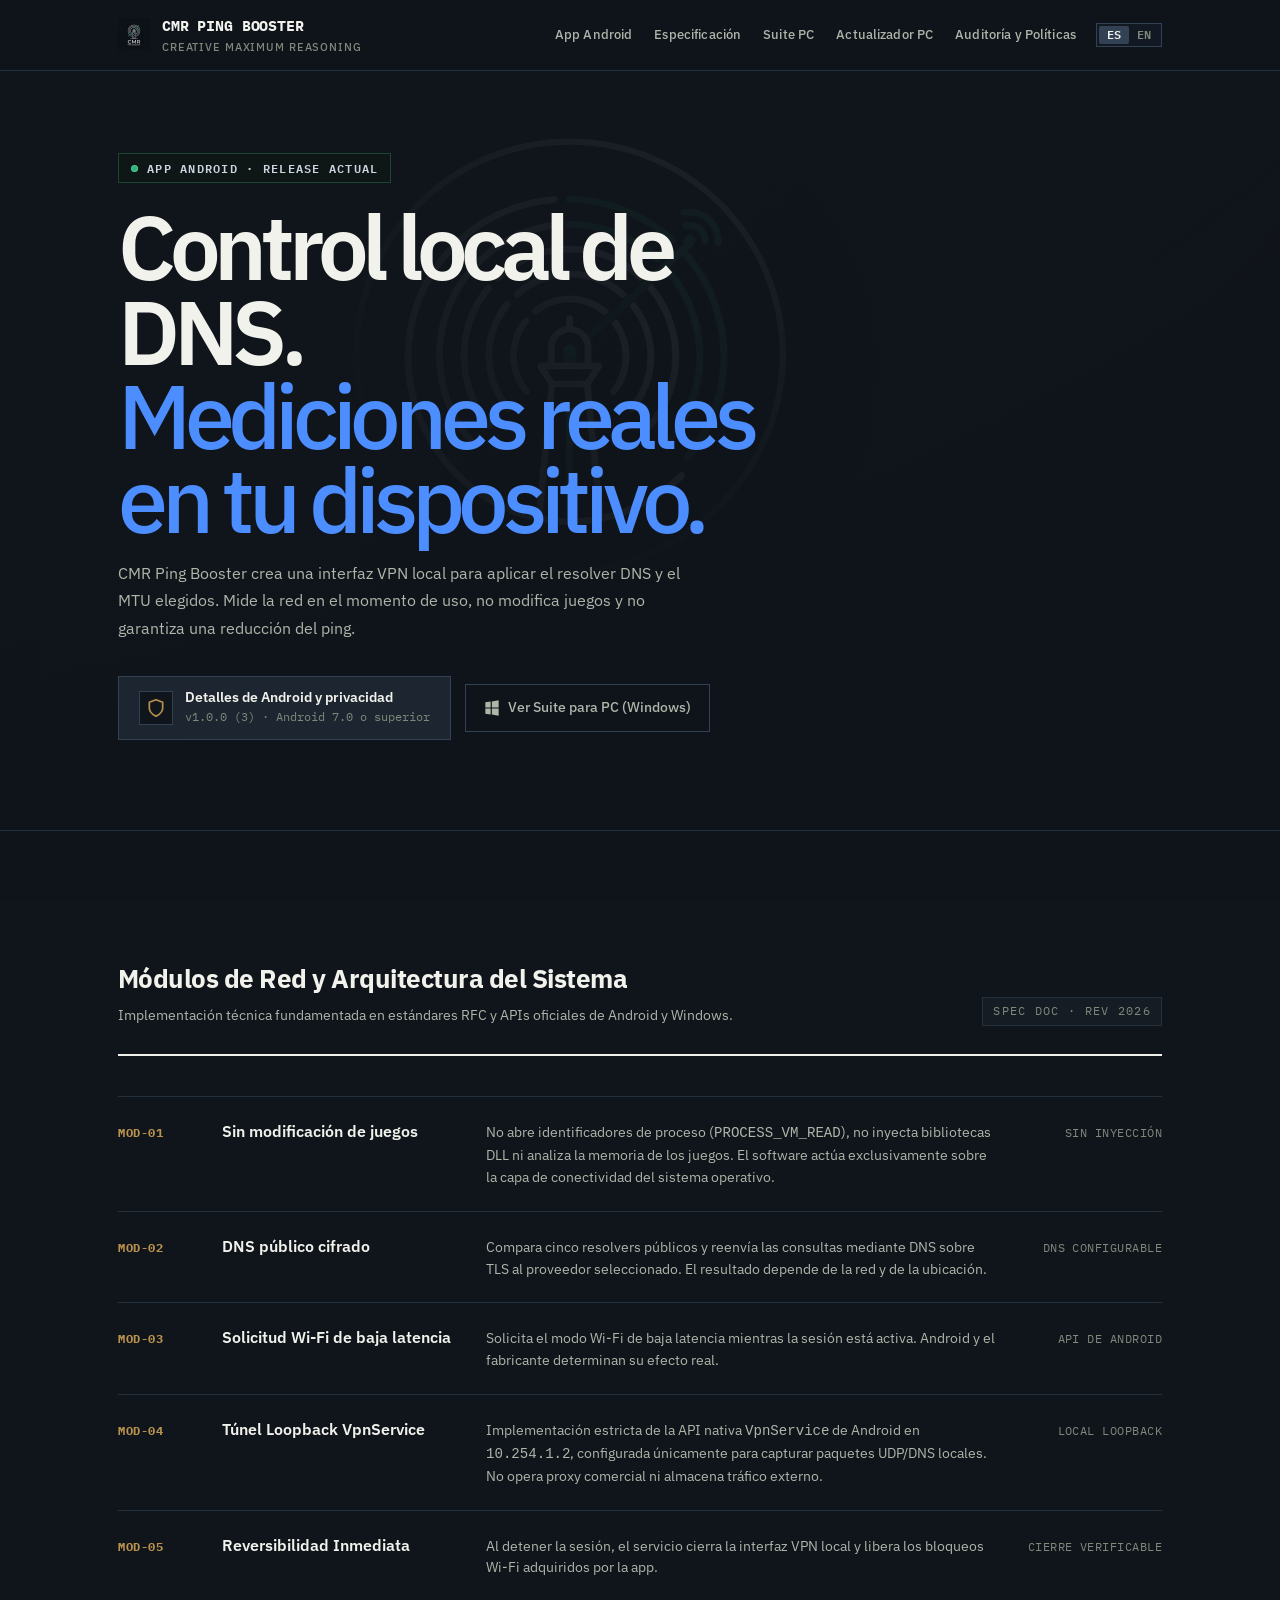
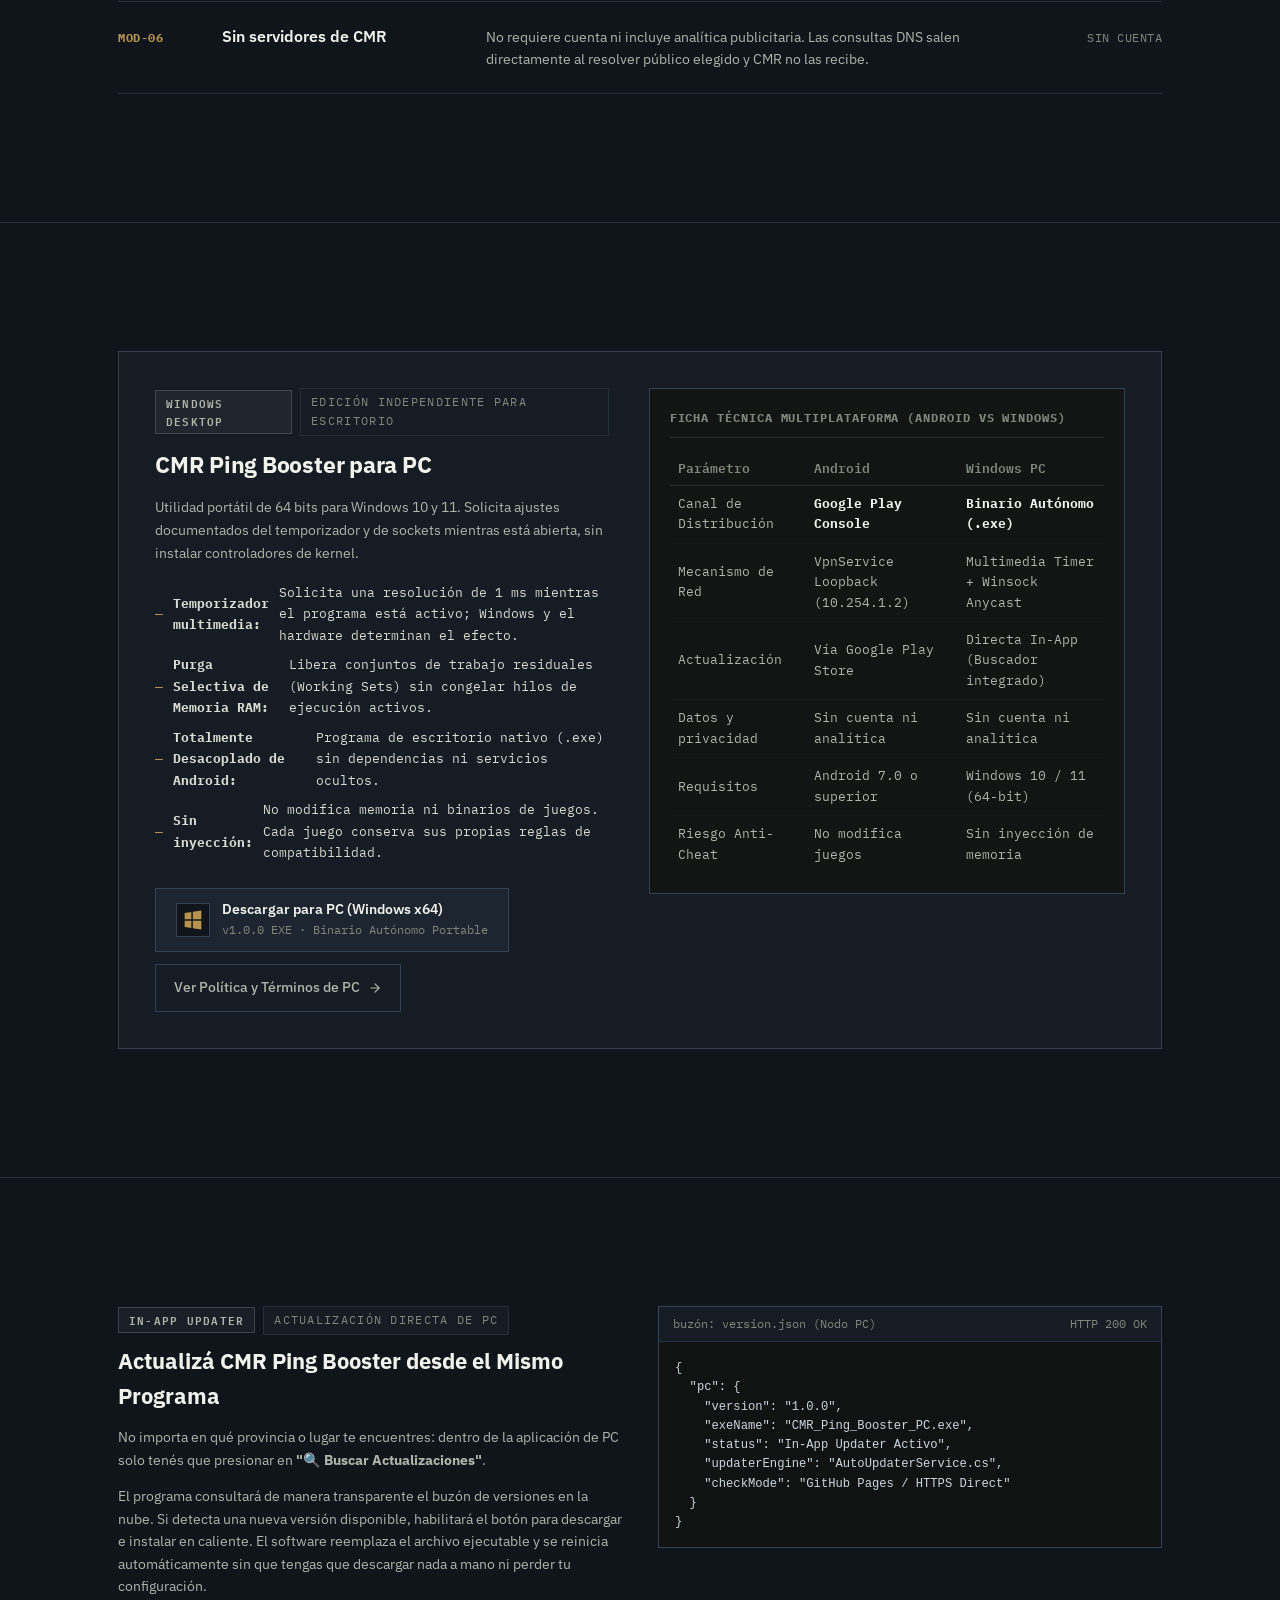
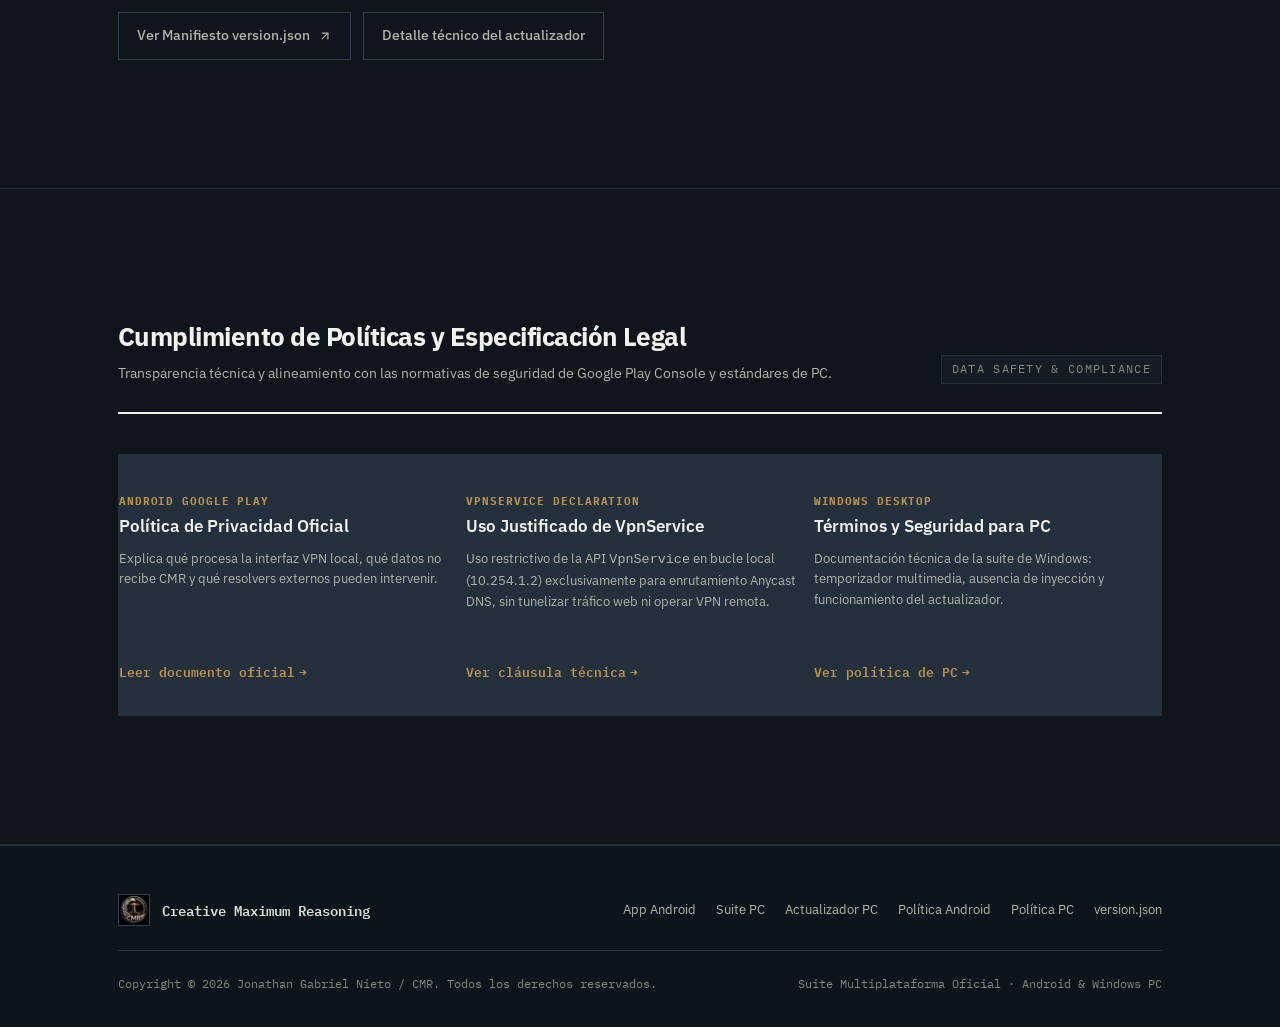
==== commit 7877d606: "Add files via upload" ====
--- a/index.html
+++ b/index.html
@@ -97,7 +97,7 @@
           <div class="hero-main-column">
             <div class="badge-live">
               <span class="status-indicator"></span>
-              <span>APP ANDROID · VERSIÓN 1.0.0 (1)</span>
+              <span>APP ANDROID · RELEASE ACTUAL</span>
             </div>
 
             <h2 class="hero-title">
--- a/styles.css
+++ b/styles.css
@@ -68,9 +68,7 @@
   min-height: 100vh;
 }
 
-/* ================= ATMÓSFERA DE FONDO DE INSTRUMENTACIÓN & RADAR =================
-   Fondo ambiental oficial derivado del emblema de radar y telemetría de CMR Ping Booster.
-   Refleja la identidad visual de la aplicación con degradé cenital carbón-acero y presencia de señal. */
+/* Fondo CMR derivado del emblema de radar, sin desenfoque. */
 body::before {
   content: "";
   position: fixed;
@@ -962,9 +960,255 @@
 }
 
 /* ================= DOCUMENTO LEGAL & POLÍTICAS (EDITORIAL PRIVACY) ================= */
-.legal-main {
-  padding: 60px 0 80px;
-}
+.legal-main {
+  padding: 60px 0 80px;
+}
+
+/* Privacy masthead: a calm statement, not a dashboard of privacy badges. */
+.privacy-document {
+  border-color: rgba(76, 141, 255, 0.24);
+}
+
+.pc-privacy-document {
+  border-color: rgba(139, 147, 163, 0.32);
+}
+
+.pc-privacy-masthead {
+  min-height: 310px;
+  display: flex;
+  flex-direction: column;
+  justify-content: end;
+  padding: 52px 52px 38px;
+  background:
+    linear-gradient(105deg, rgba(10, 14, 20, 0.98) 0%, rgba(16, 22, 31, 0.92) 59%, rgba(38, 40, 44, 0.58) 100%),
+    url("./assets/radar_wallpaper.jpg") center / cover;
+}
+
+.pc-privacy-overline {
+  margin: 0 0 18px;
+  color: var(--accent-steel);
+  font-family: var(--font-mono);
+  font-size: 0.72rem;
+  font-weight: 600;
+  letter-spacing: 0.14em;
+  text-transform: uppercase;
+}
+
+.pc-privacy-masthead h1 {
+  max-width: 720px;
+  margin: 0;
+  font-size: clamp(2.45rem, 4.6vw, 4.45rem);
+  font-weight: 600;
+  line-height: 0.98;
+  letter-spacing: -0.055em;
+}
+
+.pc-privacy-lede {
+  max-width: 560px;
+  margin: 20px 0 26px;
+  color: var(--text-secondary);
+  font-size: 1.02rem;
+  line-height: 1.62;
+}
+
+.pc-privacy-trustline {
+  display: flex;
+  align-items: center;
+  justify-content: space-between;
+  gap: 32px;
+  padding: 23px 52px;
+  border-bottom: 1px solid var(--border-dim);
+  border-left: 3px solid var(--accent-steel);
+  background: rgba(14, 20, 27, 0.62);
+}
+
+.pc-privacy-trustline p {
+  margin: 0;
+  max-width: 470px;
+  color: var(--text-primary);
+  font-size: 1.02rem;
+  font-weight: 500;
+  line-height: 1.45;
+}
+
+.pc-privacy-trustline ul {
+  display: flex;
+  flex-wrap: wrap;
+  gap: 8px 18px;
+  margin: 0;
+  padding: 0;
+  list-style: none;
+  color: var(--text-muted);
+  font-family: var(--font-mono);
+  font-size: 0.7rem;
+  letter-spacing: 0.06em;
+  text-transform: uppercase;
+}
+
+.pc-privacy-trustline li::before {
+  content: "—";
+  margin-right: 8px;
+  color: var(--accent-gold);
+}
+
+.pc-privacy-masthead > * {
+  animation: privacy-intro 520ms both;
+}
+
+.pc-privacy-masthead > :nth-child(2) { animation-delay: 70ms; }
+.pc-privacy-masthead > :nth-child(3) { animation-delay: 130ms; }
+.pc-privacy-masthead > :nth-child(4) { animation-delay: 190ms; }
+.pc-privacy-trustline { animation: privacy-intro 560ms 180ms both; }
+
+.pc-privacy-document .legal-section {
+  transition: border-color 180ms ease, padding-left 180ms ease;
+}
+
+.pc-privacy-document .legal-section:hover {
+  border-left-color: var(--accent-steel);
+  padding-left: 26px;
+}
+
+.privacy-masthead {
+  min-height: 310px;
+  display: flex;
+  flex-direction: column;
+  justify-content: end;
+  padding: 52px 52px 38px;
+  background:
+    linear-gradient(105deg, rgba(11, 16, 21, 0.98) 0%, rgba(16, 25, 31, 0.92) 58%, rgba(20, 38, 38, 0.68) 100%),
+    url("./assets/cmr_brand.jpg") center 42% / cover;
+}
+
+.privacy-overline {
+  margin: 0 0 18px;
+  color: var(--accent-green);
+  font-family: var(--font-mono);
+  font-size: 0.72rem;
+  font-weight: 600;
+  letter-spacing: 0.14em;
+  text-transform: uppercase;
+}
+
+.privacy-masthead h1 {
+  max-width: 720px;
+  margin: 0;
+  font-size: clamp(2.45rem, 4.6vw, 4.45rem);
+  font-weight: 600;
+  line-height: 0.98;
+  letter-spacing: -0.055em;
+}
+
+.privacy-lede {
+  max-width: 560px;
+  margin: 20px 0 26px;
+  color: var(--text-secondary);
+  font-size: 1.02rem;
+  line-height: 1.62;
+}
+
+.privacy-trustline {
+  display: flex;
+  align-items: center;
+  justify-content: space-between;
+  gap: 32px;
+  padding: 23px 52px;
+  border-bottom: 1px solid var(--border-dim);
+  border-left: 3px solid var(--accent-green);
+  background: rgba(14, 20, 27, 0.62);
+}
+
+.privacy-trustline p {
+  margin: 0;
+  max-width: 460px;
+  color: var(--text-primary);
+  font-size: 1.02rem;
+  font-weight: 500;
+  line-height: 1.45;
+}
+
+.privacy-trustline ul {
+  display: flex;
+  flex-wrap: wrap;
+  gap: 8px 18px;
+  margin: 0;
+  padding: 0;
+  list-style: none;
+  color: var(--text-muted);
+  font-family: var(--font-mono);
+  font-size: 0.7rem;
+  letter-spacing: 0.06em;
+  text-transform: uppercase;
+}
+
+.privacy-trustline li::before {
+  content: "—";
+  margin-right: 8px;
+  color: var(--accent-gold);
+}
+
+.privacy-masthead > * {
+  animation: privacy-intro 520ms both;
+}
+
+.privacy-masthead > :nth-child(2) { animation-delay: 70ms; }
+.privacy-masthead > :nth-child(3) { animation-delay: 130ms; }
+.privacy-masthead > :nth-child(4) { animation-delay: 190ms; }
+.privacy-trustline { animation: privacy-intro 560ms 180ms both; }
+
+.privacy-document .legal-section {
+  transition: border-color 180ms ease, padding-left 180ms ease;
+}
+
+.privacy-document .legal-section:hover {
+  border-left-color: var(--accent-gold);
+  padding-left: 26px;
+}
+
+@keyframes privacy-intro {
+  from { opacity: 0; transform: translateY(12px); }
+  to { opacity: 1; transform: translateY(0); }
+}
+
+@media (prefers-reduced-motion: reduce) {
+  .privacy-masthead > *, .privacy-trustline, .pc-privacy-masthead > *, .pc-privacy-trustline { animation: none; }
+  .privacy-document .legal-section, .pc-privacy-document .legal-section { transition: none; }
+}
+
+@media (max-width: 680px) {
+  .privacy-masthead {
+    min-height: 340px;
+    padding: 42px 24px 28px;
+    background-position: 62% center;
+  }
+
+  .privacy-masthead h1 {
+    font-size: clamp(2.35rem, 11vw, 3.25rem);
+  }
+
+  .privacy-trustline {
+    align-items: flex-start;
+    flex-direction: column;
+    gap: 16px;
+    padding: 20px 24px;
+  }
+
+  .pc-privacy-masthead {
+    min-height: 340px;
+    padding: 42px 24px 28px;
+  }
+
+  .pc-privacy-masthead h1 {
+    font-size: clamp(2.35rem, 11vw, 3.25rem);
+  }
+
+  .pc-privacy-trustline {
+    align-items: flex-start;
+    flex-direction: column;
+    gap: 16px;
+    padding: 20px 24px;
+  }
+}
 
 .legal-document {
   background: var(--bg-panel);
@@ -1564,15 +1808,53 @@
   .legal-table {
     display: block;
     width: 100%;
-    overflow-x: auto;
-    overscroll-behavior-inline: contain;
-    -webkit-overflow-scrolling: touch;
-  }
-
-  .legal-table th,
+    font-size: 0.94rem;
+  }
+
+  .legal-table thead {
+    display: none;
+  }
+
+  .legal-table tbody,
+  .legal-table tr,
   .legal-table td {
-    min-width: 150px;
-    padding: 11px 12px;
+    display: block;
+    width: 100%;
+  }
+
+  .legal-table tr {
+    margin-bottom: 12px;
+    padding: 12px 14px;
+    border: 1px solid var(--border-dim);
+    background: rgba(18, 24, 33, 0.72);
+  }
+
+  .legal-table td {
+    min-width: 0;
+    padding: 5px 0;
+    border: 0;
+    overflow-wrap: anywhere;
+  }
+
+  .legal-table td::before {
+    display: block;
+    margin-bottom: 3px;
+    color: var(--text-muted);
+    font: 700 0.68rem/1.3 var(--font-mono);
+    letter-spacing: 0.06em;
+  }
+
+  html[lang="es"] .legal-table td:nth-child(1)::before { content: "PERMISO"; }
+  html[lang="es"] .legal-table td:nth-child(2)::before { content: "PROPÓSITO"; }
+  html[lang="es"] .legal-table td:nth-child(3)::before { content: "ALCANCE"; }
+  html[lang="en"] .legal-table td:nth-child(1)::before { content: "PERMISSION"; }
+  html[lang="en"] .legal-table td:nth-child(2)::before { content: "PURPOSE"; }
+  html[lang="en"] .legal-table td:nth-child(3)::before { content: "SCOPE"; }
+
+  .legal-table td code {
+    display: inline-block;
+    max-width: 100%;
+    white-space: normal;
   }
 
   .contact-channels {
